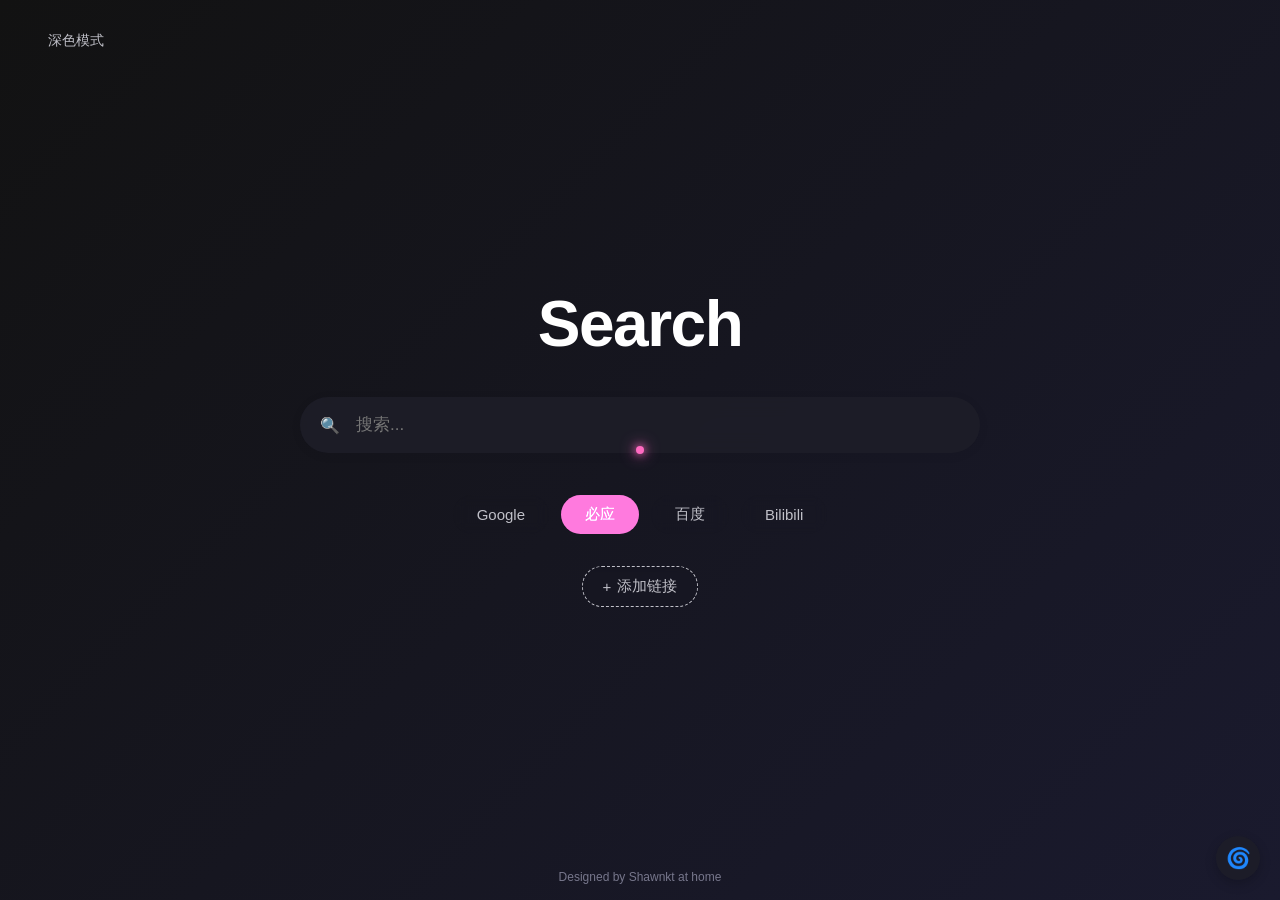
==== index.html @ 6ff093cc "v1" ====
<!DOCTYPE html>
<html lang="zh-CN" data-theme="dark">
<head>
    <meta charset="UTF-8">
    <meta name="viewport" content="width=device-width, initial-scale=1.0">
    <title>Search</title>
    <style>
        * {
            margin: 0;
            padding: 0;
            box-sizing: border-box;
            font-family: -apple-system, BlinkMacSystemFont, "Segoe UI", Roboto, "Helvetica Neue", Arial, sans-serif;
            transition: background 0.35s cubic-bezier(0.4, 0, 0.2, 1),
                        color 0.35s cubic-bezier(0.4, 0, 0.2, 1),
                        box-shadow 0.35s cubic-bezier(0.4, 0, 0.2, 1);
        }

        /* 浅色模式 */
        :root {
            --bg: #f5f5f7;
            --text: #1d1d1f;
            --card: #ffffff;
            --btn: #e8e8ed;
            --btn-text: #86868b;
            --active: #0071e3;
            --gray-text: #86868b;
            --hover-light: rgba(0, 113, 227, 0.15);
        }

        /* 黑色炫彩模式 */
        [data-theme="dark"] {
            --bg: linear-gradient(135deg, #121212, #1a1a2e);
            --text: #ffffff;
            --card: rgba(30, 30, 40, 0.85);
            --btn: rgba(40, 40, 60, 0.6);
            --btn-text: #c0c0c8;
            --active: #ff6ac1;
            --gray-text: #a0a0b8;
            --hover-light: rgba(255, 106, 193, 0.25);
            background: linear-gradient(90deg, #ff6ac1, #7b61ff, #37c3ff, #2affd0);
            background-size: 400% 400%;
            animation: rainbowFlow 8s linear infinite;
        }

        /* 炫彩模式 - 极致升级版 */
        [data-theme="colorful"] {
            /* 主题变量：更鲜艳的霓虹配色 */
            --bg: linear-gradient(135deg, #4a148c, #880e4f, #1a237e);
            --text: #ffffff;
            --card: rgba(74, 20, 140, 0.85);
            --btn: rgba(136, 14, 79, 0.7);
            --btn-text: #ffeb3b;
            --active: #00ffea;
            --gray-text: #f8bbd0;
            --hover-light: rgba(0, 255, 234, 0.35);

            /* 全屏超炫彩虹流光背景 */
            background: linear-gradient(90deg, 
                #ff0080,  /* 玫红 */
                #ff4000,  /* 亮橙 */
                #ffd500,  /* 明黄 */
                #00ff66,  /* 荧光绿 */
                #00e5ff,  /* 青蓝 */
                #7700ff,  /* 紫罗兰 */
                #ff0080   /* 首尾闭环 */
            );
            background-size: 800% 800%;
            /* 更快、更丝滑的无限流动动画 */
            animation: rainbowFlow 4s linear infinite;
            /* 增强霓虹发光效果 */
            box-shadow: inset 0 0 80px rgba(255, 255, 255, 0.2);
        }

        /* ==========================
        ✅ 🎨 炫彩模式涂鸦画布
        =========================== */
        #doodleCanvas {
            position: fixed;
            top: 0;
            left: 0;
            width: 100%;
            height: 100%;
            pointer-events: none;
            z-index: 1;
            display: none;
        }

        [data-theme="colorful"] #doodleCanvas {
            display: block;
            pointer-events: auto;
        }

        /* 涂鸦控制按钮 */
        .doodle-controls {
            position: fixed;
            bottom: 60px;
            right: 20px;
            display: none;
            gap: 10px;
            z-index: 10000;
        }

        [data-theme="colorful"] .doodle-controls {
            display: flex;
        }

        .doodle-btn {
            width: 44px;
            height: 44px;
            border-radius: 50%;
            background: var(--card);
            border: none;
            color: var(--text);
            font-size: 18px;
            cursor: pointer;
            display: flex;
            align-items: center;
            justify-content: center;
            backdrop-filter: blur(10px);
            box-shadow: 0 4px 12px rgba(0,0,0,0.2);
            transition: all 0.2s ease;
        }

        .doodle-btn:hover {
            transform: scale(1.1);
            background: var(--active);
            color: white;
        }

        .doodle-btn.active {
            background: var(--active);
            color: white;
            box-shadow: 0 0 20px var(--active);
        }

        .color-picker-wrapper {
            position: relative;
        }

        #doodleColor {
            width: 44px;
            height: 44px;
            border-radius: 50%;
            border: 2px solid var(--card);
            cursor: pointer;
            padding: 2px;
            background: transparent;
        }

        #doodleColor::-webkit-color-swatch-wrapper {
            padding: 0;
        }

        #doodleColor::-webkit-color-swatch {
            border: none;
            border-radius: 50%;
        }

        /* 背景流动动画 */
        @keyframes rainbowFlow {
            0% { background-position: 0% 50%; }
            50% { background-position: 100% 50%; }
            100% { background-position: 0% 50%; }
        }

        /* ==========================
        ✅ 🔥 全新：暗色系彩色 F1 赛车速度背景
        =========================== */
        [data-theme="f1"] {
            /* 暗色系彩色基底：深黑蓝 + 暗紫 + 暗玫红，竞速感拉满 */
            --bg: linear-gradient(135deg, #070714, #140b2b, #240c21);
            --text: #ffffff;
            --card: rgba(22, 22, 42, 0.9);
            --btn: rgba(32, 22, 52, 0.7);
            --btn-text: #e0e0ff;
            --active: #e10600; /* 保留F1经典红 */
            --gray-text: #b0b0d8;
            --hover-light: rgba(225,6,0,0.25);

            /* 暗彩流光背景 + 速度动画 */
            background: linear-gradient(90deg, #e10600, #7b00ff, #0044ff, #e10600);
            background-size: 600% 600%;
            animation: f1RainbowSpeed 6s linear infinite;
            background-attachment: fixed;
            position: relative;
            overflow: hidden;
        }

        /* 🔥 第一层：超高速彩色横向流光（速度感核心） */
        [data-theme="f1"] body::before {
            content: "";
            position: fixed;
            top: 0; left: 0; right: 0; bottom: 0;
            background: repeating-linear-gradient(
                to right,
                transparent,
                rgba(225,6,0,0.12) 20px,
                rgba(123,0,255,0.1) 40px,
                transparent 60px
            );
            background-size: 100% 100%;
            animation: f1SpeedFlow 1.2s linear infinite;
            pointer-events: none;
            z-index: -1;
        }

        /* 🔥 第二层：斜向彩色冲刺速度线 */
        [data-theme="f1"] body::after {
            content: "";
            position: fixed;
            top: 0; left: 0; right: 0; bottom: 0;
            background: repeating-linear-gradient(
                135deg,
                transparent,
                rgba(0,68,255,0.08) 20px,
                transparent 40px
            );
            background-size: 200% 200%;
            animation: f1DiagFlow 2.5s linear infinite;
            pointer-events: none;
            z-index: -2;
        }

        /* 🔥 第三层：彩色脉冲光效 */
        [data-theme="f1"]::after {
            content: "";
            position: fixed;
            width: 100vw;
            height: 100vh;
            background: radial-gradient(circle, rgba(225,6,0,0.15) 0%, rgba(123,0,255,0.1) 50%, transparent 80%);
            animation: pulse 2s ease-in-out infinite;
            pointer-events: none;
            z-index: -3;
        }

        /* F1 专属暗彩流光动画 */
        @keyframes f1RainbowSpeed {
            0% { background-position: 0% 50%; }
            50% { background-position: 100% 50%; }
            100% { background-position: 0% 50%; }
        }
        @keyframes f1SpeedFlow { 0% { background-position: 0 0; } 100% { background-position: 600px 0; } }
        @keyframes f1DiagFlow { 0% { background-position: 0 0; } 100% { background-position: 200px 200px; } }
        @keyframes pulse { 0% { transform: scale(1); opacity: 0.5; } 50% { transform: scale(1.2); opacity: 1; } 100% { transform: scale(1); opacity: 0.5; } }

        /* 打字轮胎滚动 */
        [data-theme="f1"] #query {
            position: relative;
            background-image: none;
        }
        [data-theme="f1"] #query.typing {
            background-image: url("data:image/svg+xml,%3Csvg width='100' height='10' xmlns='http://www.w3.org/2000/svg'%3E%3Ccircle cx='5' cy='5' r='4' fill='%23e10600'/%3E%3Ccircle cx='18' cy='5' r='4' fill='%23e10600'/%3E%3Ccircle cx='31' cy='5' r='4' fill='%23e10600'/%3E%3C/svg%3E");
            background-repeat: repeat-x;
            background-position: left bottom;
            background-size: 40px 10px;
            animation: tireRoll 0.45s linear infinite;
        }
        @keyframes tireRoll {
            0% { background-position-x: 0px; }
            100% { background-position-x: 40px; }
        }

        /* F1 模式：标题 Search hover 变方格旗 */
        [data-theme="f1"] .title:hover {
            color: transparent;
            cursor: pointer;
        }
        [data-theme="f1"] .title:hover::after {
            content: "🏁";
            position: absolute;
            left: 50%;
            top: 50%;
            transform: translate(-50%, -50%);
            font-size: 64px;
            color: var(--active);
        }

        /* ==========================
        ✅ 🏎️ F1 搜索按钮 hover 变赛车
        =========================== */
        [data-theme="f1"] .search-btn:hover span { 
            display: none; 
        }
        [data-theme="f1"] .search-btn:hover::after {
            content: "🏎️";
            position: absolute;
            font-size: 20px;
            animation: carBounce 0.4s infinite alternate;
        }
        @keyframes carBounce {
            from { transform: translateY(-1px); }
            to   { transform: translateY(1px); }
        }

        /* F1 引擎按钮：方形 */
        [data-theme="f1"] .engine {
            border-radius: 5px !important;
            font-weight: bold;
            letter-spacing: 1px;
            border: 1px solid rgba(255,255,255,0.1);
            padding: 10px 22px;
        }
        [data-theme="f1"] .engine.active {
            background: #e10600;
            color: #fff;
            box-shadow: 0 0 14px rgba(225,6,0,0.5);
        }

        /* ✅ F1 模式 hover 高亮：长方形 */
        [data-theme="f1"] .bubble-highlight {
            border-radius: 5px !important;
        }

        body {
            min-height: 100vh;
            display: flex;
            flex-direction: column;
            align-items: center;
            justify-content: center;
            background: var(--bg);
            color: var(--text);
            padding: 20px;
            position: relative;
            overflow-x: hidden;
        }

        /* 主题切换 */
        #themeToggle {
            position: absolute;
            top: 24px;
            left: 32px;
            background: transparent;
            color: var(--btn-text);
            border: none;
            padding: 8px 16px;
            border-radius: 16px;
            font-size: 14px;
            cursor: pointer;
            z-index: 100;
        }
        #themeToggle:hover {
            background: var(--hover-light);
            color: var(--active);
        }

        /* F1TI入口样式 - 默认隐藏 */
        #f1tiEntry {
            position: absolute;
            top: 24px;
            right: 32px;
            background: transparent;
            color: var(--btn-text);
            border: none;
            padding: 8px 16px;
            border-radius: 16px;
            font-size: 14px;
            cursor: pointer;
            display: none; /* 默认隐藏 */
            text-decoration: none;
            font-weight: 500;
            z-index: 100;
        }

        /* F1模式下显示F1TI入口 */
        [data-theme="f1"] #f1tiEntry {
            display: block;
        }

        /* F1模式下F1TI入口hover效果 */
        [data-theme="f1"] #f1tiEntry:hover {
            background: var(--hover-light);
            color: var(--active);
            box-shadow: 0 0 10px rgba(225,6,0,0.4);
            transform: scale(1.05);
            transition: all 0.2s ease;
        }

        .wrapper {
            width: 100%;
            max-width: 680px;
            display: flex;
            flex-direction: column;
            gap: 36px;
            align-items: center;
            position: relative;
            z-index: 10;
        }

        .title {
            font-size: 64px;
            font-weight: 700;
            letter-spacing: -1.5px;
            color: var(--text);
            position: relative;
            cursor: default;
        }

        /* 搜索框容器 */
        .search-bar {
            width: 100%;
            position: relative;
            display: flex;
            align-items: center;
            transition: transform 0.18s cubic-bezier(0.25, 0.46, 0.45, 0.94);
        }

        /* 左侧扁平化搜索按钮 */
        .search-btn {
            position: absolute;
            left: 12px;
            width: 36px;
            height: 36px;
            border-radius: 50%;
            border: none;
            background: transparent;
            color: var(--active);
            font-size: 16px;
            cursor: pointer;
            display: flex;
            align-items: center;
            justify-content: center;
            transition: all 0.2s ease;
            z-index: 2;
        }
        .search-btn:hover {
            background: var(--hover-light);
            transform: scale(1.08);
            filter: brightness(1.3);
        }

        /* 右侧清除按钮 */
        .clear-btn {
            position: absolute;
            right: 12px;
            width: 36px;
            height: 36px;
            border-radius: 50%;
            border: none;
            background: transparent;
            color: var(--btn-text);
            font-size: 16px;
            cursor: pointer;
            display: flex;
            align-items: center;
            justify-content: center;
            transition: all 0.2s cubic-bezier(0.25, 0.46, 0.45, 0.94);
            z-index: 2;
            opacity: 0;
            pointer-events: none;
            overflow: hidden;
            line-height: 1;
        }
        .clear-btn.show {
            opacity: 1;
            pointer-events: all;
        }
        .clear-btn:hover {
            background: var(--hover-light);
            transform: scale(1.08);
            color: var(--active);
            filter: brightness(1.3);
            box-shadow: 0 0 12px rgba(255, 106, 193, 0.2);
        }

        /* 主输入框 */
        #query {
            width: 100%;
            height: 56px;
            padding: 0 56px;
            font-size: 17px;
            border: none;
            border-radius: 28px;
            background: var(--card);
            color: var(--text);
            box-shadow: 0 2px 12px rgba(0, 0, 0, 0.05);
            outline: none;
            transition: transform 0.18s cubic-bezier(0.25, 0.46, 0.45, 0.94);
            backdrop-filter: blur(10px);
        }

        #query::-webkit-search-cancel-button {
            -webkit-appearance: none;
            appearance: none;
            display: none;
        }
        #query::-webkit-search-decoration {
            -webkit-appearance: none;
            appearance: none;
        }

        /* ==========================
        ✅ 🔗 引擎和自定义链接容器
        =========================== */
        .engines-section {
            width: 100%;
            display: flex;
            flex-direction: column;
            gap: 20px;
        }

        /* 搜索引擎容器 */
        .engines {
            position: relative;
            display: flex;
            flex-wrap: wrap;
            gap: 12px;
            justify-content: center;
            padding: 6px;
        }

        /* 自定义链接容器 */
        .custom-links {
            position: relative;
            display: flex;
            flex-wrap: wrap;
            gap: 12px;
            justify-content: center;
            padding: 6px;
            min-height: 50px;
        }

        .bubble-highlight {
            position: absolute;
            top: 50%;
            left: 0;
            transform: translateY(-50%);
            width: 0;
            height: 45px;
            background: var(--hover-light);
            border-radius: 25px;
            transition: all 0.4s cubic-bezier(0.4, 0, 0.2, 1);
            pointer-events: none;
            opacity: 0;
            z-index: 0;
            backdrop-filter: blur(3px);
        }

        /* 引擎按钮样式 */
        .engine {
            padding: 10px 24px;
            font-size: 15px;
            font-weight: 500;
            border: none;
            border-radius: 20px;
            background: transparent;
            color: var(--btn-text);
            cursor: pointer;
            transition: all 0.25s ease;
            position: relative;
            z-index: 1;
            backdrop-filter: blur(3px);
        }

        .engine.active {
            background: var(--active);
            color: #fff;
            filter: brightness(1.15);
        }

        .engine:hover {
            color: var(--active);
        }

        /* 自定义链接按钮样式 */
        .custom-link-btn {
            padding: 10px 24px;
            font-size: 15px;
            font-weight: 500;
            border: none;
            border-radius: 20px;
            background: transparent;
            color: var(--btn-text);
            cursor: pointer;
            transition: all 0.25s ease;
            position: relative;
            z-index: 1;
            backdrop-filter: blur(3px);
            display: flex;
            align-items: center;
            gap: 8px;
        }

        .custom-link-btn:hover {
            color: var(--active);
        }

        /* 删除按钮动画 */
        .delete-link {
            opacity: 0;
            font-size: 14px;
            font-weight: bold;
            transition: all 0.3s cubic-bezier(0.4, 0, 0.2, 1);
            color: var(--btn-text);
            display: inline-block;
            transform: scale(0);
            cursor: pointer;
            padding: 2px 4px;
            border-radius: 50%;
        }

        .custom-link-btn:hover .delete-link {
            opacity: 1;
            transform: scale(1) rotate(90deg);
        }

        .delete-link:hover {
            color: #ff4444;
            background: rgba(255, 68, 68, 0.1);
            transform: scale(1.2) rotate(90deg) !important;
        }

        /* 添加链接按钮 */
        .add-link-btn {
            padding: 10px 20px;
            font-size: 15px;
            font-weight: 500;
            border: 1px dashed var(--btn-text);
            border-radius: 20px;
            background: transparent;
            color: var(--btn-text);
            cursor: pointer;
            transition: all 0.25s ease;
            position: relative;
            z-index: 1;
            backdrop-filter: blur(3px);
            display: flex;
            align-items: center;
            gap: 6px;
        }

        .add-link-btn:hover {
            border-color: var(--active);
            color: var(--active);
            background: var(--hover-light);
            transform: scale(1.05);
        }

        /* 添加链接模态框 */
        .link-modal {
            position: fixed;
            top: 0;
            left: 0;
            width: 100%;
            height: 100%;
            background: rgba(0,0,0,0.5);
            display: none;
            align-items: center;
            justify-content: center;
            z-index: 100000;
            backdrop-filter: blur(3px);
        }

        .link-modal.show {
            display: flex;
        }

        .modal-content {
            background: var(--card);
            padding: 30px;
            border-radius: 20px;
            width: 90%;
            max-width: 400px;
            box-shadow: 0 20px 60px rgba(0,0,0,0.3);
            backdrop-filter: blur(20px);
            animation: modalSlideIn 0.3s cubic-bezier(0.4, 0, 0.2, 1);
        }

        @keyframes modalSlideIn {
            from {
                opacity: 0;
                transform: translateY(-20px) scale(0.95);
            }
            to {
                opacity: 1;
                transform: translateY(0) scale(1);
            }
        }

        .modal-content h3 {
            margin-bottom: 20px;
            color: var(--text);
        }

        .modal-input {
            width: 100%;
            padding: 12px 16px;
            margin-bottom: 16px;
            border: 1px solid var(--btn);
            border-radius: 12px;
            background: var(--bg);
            color: var(--text);
            font-size: 14px;
            outline: none;
            transition: border-color 0.2s ease;
        }

        .modal-input:focus {
            border-color: var(--active);
        }

        .modal-buttons {
            display: flex;
            gap: 12px;
            justify-content: flex-end;
        }

        .modal-btn {
            padding: 10px 20px;
            border: none;
            border-radius: 12px;
            background: var(--btn);
            color: var(--btn-text);
            cursor: pointer;
            font-size: 14px;
            transition: all 0.2s ease;
        }

        .modal-btn.primary {
            background: var(--active);
            color: white;
        }

        .modal-btn:hover {
            filter: brightness(1.2);
            transform: translateY(-1px);
        }

        /* 底部署名 */
        .designer {
            position: fixed;
            bottom: 16px;
            left: 50%;
            transform: translateX(-50%);
            font-size: 12px;
            color: var(--gray-text);
            font-weight: 400;
            opacity: 0.7;
            z-index: 10;
        }

        /* 动效类 */
        .input-jump {
            transform: scale(1.025) !important;
        }
        .input-back {
            transform: scale(0.98) !important;
        }

        /* 链接删除动画 */
        .link-removing {
            animation: linkRemove 0.3s cubic-bezier(0.4, 0, 0.2, 1) forwards !important;
            pointer-events: none;
        }

        @keyframes linkRemove {
            0% {
                opacity: 1;
                transform: scale(1);
            }
            50% {
                opacity: 0.5;
                transform: scale(0.9);
            }
            100% {
                opacity: 0;
                transform: scale(0);
                margin: 0;
                padding: 0;
                width: 0;
            }
        }

        /* 链接添加动画 */
        .link-added {
            animation: linkAdd 0.4s cubic-bezier(0.4, 0, 0.2, 1);
        }

        @keyframes linkAdd {
            0% {
                opacity: 0;
                transform: scale(0) rotate(-10deg);
            }
            50% {
                transform: scale(1.1) rotate(2deg);
            }
            100% {
                opacity: 1;
                transform: scale(1) rotate(0);
            }
        }

        /* 🔥 顶部弹窗容器：支持叠加显示 */
        .f1-modal {
            position: fixed;
            top: 20px;
            left: 0;
            width: 100%;
            pointer-events: none;
            z-index: 9999;
            display: flex;
            flex-direction: column;
            align-items: center;
            gap: 8px; /* 弹窗之间的间距 */
        }
        /* 单个叠加弹窗样式 */
        .f1-toast {
            padding: 12px 28px;
            background: #e10600;
            color: #fff;
            font-size: 18px;
            font-weight: 800;
            border-radius: 10px;
            text-align: center;
            opacity: 0;
            transform: translateY(-30px);
            transition: all 0.4s cubic-bezier(0.25, 0.46, 0.45, 0.94);
            box-shadow: 0 5px 20px rgba(225,6,0,0.4);
            min-width: 280px;
        }
        .f1-toast.show {
            opacity: 1;
            transform: translateY(0);
        }

        /* ==========================
        ✅ 🌟 鼠标跟随光点 + 拖尾效果（全局适配主题）
        =========================== */
        .mouse-follower {
            position: fixed;
            width: 8px;
            height: 8px;
            background: var(--active);
            border-radius: 50%;
            pointer-events: none;
            z-index: 99999;
            box-shadow: 0 0 8px var(--active), 0 0 16px var(--active);
            transform: translate(-50%, -50%);
        }
        .trail {
            position: fixed;
            border-radius: 50%;
            background: var(--active);
            pointer-events: none;
            z-index: 99998;
            transform: translate(-50%, -50%);
        }
        /* 拖尾层级：大小/透明度/延迟递增，实现渐变拖尾 */
        .trail:nth-child(1) { width: 6px; height: 6px; opacity: 0.7; }
        .trail:nth-child(2) { width: 4px; height: 4px; opacity: 0.4; }
        .trail:nth-child(3) { width: 2px; height: 2px; opacity: 0.2; }

        @media (max-width: 768px) {
            .title {
                font-size: 48px;
            }
            #query {
                height: 50px;
                font-size: 16px;
            }
            #f1tiEntry {
                top: 70px;
                right: 16px;
                padding: 6px 12px;
                font-size: 12px;
            }
            #themeToggle {
                top: 70px;
                left: 16px;
                padding: 6px 12px;
                font-size: 12px;
            }
            /* 移动端隐藏鼠标光点 */
            .mouse-follower, .trail {
                display: none;
            }
            .doodle-controls {
                bottom: 80px;
            }
        }
    </style>
</head>
<body>
    <!-- 🎨 涂鸦画布 -->
    <canvas id="doodleCanvas"></canvas>

    <!-- 🎨 涂鸦控制按钮 -->
    <div class="doodle-controls">
        <button class="doodle-btn" id="toggleDoodle" title="启用/停用涂鸦">✏️</button>
        <button class="doodle-btn" id="clearDoodle" title="清除涂鸦">🗑️</button>
        <div class="color-picker-wrapper">
            <input type="color" id="doodleColor" value="#00ffea" title="选择颜色">
        </div>
        <input type="range" id="doodleSize" min="1" max="20" value="4" title="画笔大小" style="width: 100px;">
    </div>

    <button id="themeToggle">深色模式</button>
    <!-- F1TI入口按钮 -->
    <button id="f1tiEntry">F1TI</button>

    <!-- 🌟 鼠标跟随光点元素 -->
    <div class="mouse-follower"></div>
    <div class="trail"></div>
    <div class="trail"></div>
    <div class="trail"></div>

    <!-- 添加链接模态框 -->
    <div class="link-modal" id="linkModal">
        <div class="modal-content">
            <h3>添加自定义链接</h3>
            <input type="text" class="modal-input" id="linkName" placeholder="链接名称" autocomplete="off">
            <input type="text" class="modal-input" id="linkUrl" placeholder="链接地址 (https://...)" autocomplete="off">
            <div class="modal-buttons">
                <button class="modal-btn" id="cancelLink">取消</button>
                <button class="modal-btn primary" id="saveLink">保存</button>
            </div>
        </div>
    </div>

    <div class="wrapper">
        <div class="title" id="f1Title">Search</div>
        
        <div class="search-bar" id="searchContainer">
            <button class="search-btn" id="searchBtn"><span>🔍</span></button>
            <input type="search" id="query" placeholder="搜索..." autocomplete="off">
            <button class="clear-btn" id="clearBtn">✕</button>
        </div>

        <div class="engines-section">
            <!-- 搜索引擎 -->
            <div class="engines" id="enginesContainer">
                <div class="bubble-highlight" id="engineBubble"></div>
                <button class="engine" data-url="https://www.google.com/search?q=">Google</button>
                <button class="engine active" data-url="https://cn.bing.com/search?q=">必应</button>
                <button class="engine" data-url="https://www.baidu.com/s?wd=">百度</button>
                <button class="engine" data-url="https://search.bilibili.com/all?keyword=">Bilibili</button>
            </div>

            <!-- 自定义链接区域 -->
            <div class="custom-links" id="customLinksContainer">
                <div class="bubble-highlight" id="linkBubble"></div>
                <button class="add-link-btn" id="addLinkBtn">
                    <span>+</span> 添加链接
                </button>
            </div>
        </div>
    </div>

   <style>
    .designer {
        cursor: pointer;
        transition: opacity 0.3s ease;
        display: inline-block;
    }
    
    .designer:hover {
        opacity: 0.7;
    }
</style>

<div id="designerLine" class="designer">
    Designed by Shawnkt at home
</div>

<script>
    const el = document.getElementById('designerLine');
    
    el.addEventListener('click', function() {
        // 淡出
        el.style.opacity = '0';
        
        setTimeout(() => {
            // 切换文字
            if (el.textContent === 'Designed by Shawnkt at home') {
                el.textContent = 'Released on 2026.04.15';
            } else {
                el.textContent = 'Designed by Shawnkt at home';
            }
            // 淡入
            el.style.opacity = '1';
        }, 150);
    });
</script>

    <!-- 顶部叠加弹窗容器 -->
    <div class="f1-modal" id="f1Modal"></div>

    <script>
        // ==========================
        // 四模式切换
        // ==========================
        const toggle = document.getElementById('themeToggle');
        toggle.addEventListener('click', () => {
            const current = document.documentElement.getAttribute('data-theme');
            if (current === 'dark') {
                document.documentElement.setAttribute('data-theme', 'light');
                toggle.textContent = '浅色模式';
            } else if (current === 'light') {
                document.documentElement.setAttribute('data-theme', 'colorful');
                toggle.textContent = '涂鸦模式';
            } else if (current === 'colorful') {
                document.documentElement.setAttribute('data-theme', 'f1');
                toggle.textContent = 'F1模式';
            } else {
                document.documentElement.setAttribute('data-theme', 'dark');
                toggle.textContent = '深色模式';
            }
        });

        // ==========================
        // 🎨 炫彩模式涂鸦功能
        // ==========================
        const canvas = document.getElementById('doodleCanvas');
        const ctx = canvas.getContext('2d');
        let isDoodleEnabled = true;
        let isDrawing = false;
        let lastX = 0, lastY = 0;
        let doodleColor = '#00ffea';
        let doodleSize = 4;

        // 调整画布大小
        function resizeCanvas() {
            canvas.width = window.innerWidth;
            canvas.height = window.innerHeight;
        }
        resizeCanvas();
        window.addEventListener('resize', resizeCanvas);

        // 涂鸦控制
        const toggleDoodleBtn = document.getElementById('toggleDoodle');
        const clearDoodleBtn = document.getElementById('clearDoodle');
        const colorPicker = document.getElementById('doodleColor');
        const sizeSlider = document.getElementById('doodleSize');

        toggleDoodleBtn.addEventListener('click', () => {
            isDoodleEnabled = !isDoodleEnabled;
            toggleDoodleBtn.classList.toggle('active', isDoodleEnabled);
            canvas.style.pointerEvents = isDoodleEnabled ? 'auto' : 'none';
        });

        clearDoodleBtn.addEventListener('click', () => {
            ctx.clearRect(0, 0, canvas.width, canvas.height);
        });

        colorPicker.addEventListener('input', (e) => {
            doodleColor = e.target.value;
        });

        sizeSlider.addEventListener('input', (e) => {
            doodleSize = e.target.value;
        });

        // 绘画功能
        function startDrawing(e) {
            if (!isDoodleEnabled) return;
            isDrawing = true;
            const pos = getCanvasCoordinates(e);
            lastX = pos.x;
            lastY = pos.y;
        }

        function draw(e) {
            if (!isDrawing || !isDoodleEnabled) return;
            e.preventDefault();
            
            const pos = getCanvasCoordinates(e);
            
            ctx.beginPath();
            ctx.moveTo(lastX, lastY);
            ctx.lineTo(pos.x, pos.y);
            ctx.strokeStyle = doodleColor;
            ctx.lineWidth = doodleSize;
            ctx.lineCap = 'round';
            ctx.lineJoin = 'round';
            ctx.stroke();
            
            // 添加发光效果
            ctx.shadowColor = doodleColor;
            ctx.shadowBlur = 15;
            
            lastX = pos.x;
            lastY = pos.y;
        }

        function stopDrawing() {
            isDrawing = false;
            ctx.shadowBlur = 0;
        }

        function getCanvasCoordinates(e) {
            const rect = canvas.getBoundingClientRect();
            let x, y;
            
            if (e.touches) {
                x = e.touches[0].clientX - rect.left;
                y = e.touches[0].clientY - rect.top;
            } else {
                x = e.clientX - rect.left;
                y = e.clientY - rect.top;
            }
            
            return { x, y };
        }

        // 事件监听
        canvas.addEventListener('mousedown', startDrawing);
        canvas.addEventListener('mousemove', draw);
        canvas.addEventListener('mouseup', stopDrawing);
        canvas.addEventListener('mouseout', stopDrawing);
        
        canvas.addEventListener('touchstart', startDrawing);
        canvas.addEventListener('touchmove', draw);
        canvas.addEventListener('touchend', stopDrawing);

        // 防止触摸滚动
        canvas.addEventListener('touchmove', (e) => {
            if (isDrawing) e.preventDefault();
        }, { passive: false });

        // ==========================
        // F1TI入口跳转功能
        // ==========================
        const f1tiEntry = document.getElementById('f1tiEntry');
        f1tiEntry.addEventListener('click', () => {
            window.open('https://zhijinlab.com/f1ti/', '_blank');
        });

        // ==========================
        // 搜索核心
        // ==========================
        const input = document.getElementById('query');
        const searchBtn = document.getElementById('searchBtn');
        const clearBtn = document.getElementById('clearBtn');
        const searchContainer = document.getElementById('searchContainer');
        
        // 引擎按钮
        const engineBtns = document.querySelectorAll('.engine');
        const engineBubble = document.getElementById('engineBubble');
        const linkBubble = document.getElementById('linkBubble');
        
        let currentSearchEngine = document.querySelector('.engine.active')?.dataset.url || 'https://cn.bing.com/search?q=';

        // ==========================
        // ✅ 🔗 自定义链接功能（修复版）
        // ==========================
        const customLinksContainer = document.getElementById('customLinksContainer');
        const addLinkBtn = document.getElementById('addLinkBtn');
        const linkModal = document.getElementById('linkModal');
        const cancelLink = document.getElementById('cancelLink');
        const saveLink = document.getElementById('saveLink');
        const linkNameInput = document.getElementById('linkName');
        const linkUrlInput = document.getElementById('linkUrl');

        // 从localStorage加载自定义链接
        let customLinks = JSON.parse(localStorage.getItem('customLinks') || '[]');

        // 渲染自定义链接
        function renderCustomLinks() {
            // 清空容器，保留添加按钮和泡泡
            const addBtn = document.getElementById('addLinkBtn');
            const bubble = document.getElementById('linkBubble');
            customLinksContainer.innerHTML = '';
            customLinksContainer.appendChild(bubble);
            
            // 添加自定义链接按钮
            customLinks.forEach((link, index) => {
                const linkBtn = document.createElement('button');
                linkBtn.className = 'custom-link-btn link-added';
                linkBtn.dataset.url = link.url;
                linkBtn.dataset.index = index;
                linkBtn.innerHTML = `
                    ${link.name}
                    <span class="delete-link" data-index="${index}">✕</span>
                `;
                customLinksContainer.appendChild(linkBtn);
                
                // 移除添加动画类
                setTimeout(() => {
                    linkBtn.classList.remove('link-added');
                }, 400);
            });
            
            customLinksContainer.appendChild(addBtn);
            
            // 重新绑定事件
            bindCustomLinkEvents();
        }

        // 绑定自定义链接事件
        function bindCustomLinkEvents() {
            const linkBtns = document.querySelectorAll('.custom-link-btn');
            const bubble = document.getElementById('linkBubble');
            
            linkBtns.forEach(btn => {
                // 泡泡动画
                btn.addEventListener('mouseenter', () => {
                    const rect = btn.getBoundingClientRect();
                    const parentRect = customLinksContainer.getBoundingClientRect();
                    
                    bubble.style.left = `${rect.left - parentRect.left}px`;
                    bubble.style.width = `${rect.width}px`;
                    bubble.style.opacity = '1';
                });

                btn.addEventListener('mouseleave', () => {
                    bubble.style.opacity = '0';
                    bubble.style.width = '0';
                });

                // 点击链接 - 直接跳转到链接地址，不使用搜索引擎
                btn.addEventListener('click', (e) => {
                    // 如果点击的是删除按钮
                    if (e.target.classList.contains('delete-link')) {
                        e.stopPropagation();
                        const index = parseInt(e.target.dataset.index);
                        const linkBtn = e.target.closest('.custom-link-btn');
                        
                        // 添加删除动画
                        linkBtn.classList.add('link-removing');
                        
                        // 延迟删除
                        setTimeout(() => {
                            customLinks.splice(index, 1);
                            localStorage.setItem('customLinks', JSON.stringify(customLinks));
                            renderCustomLinks();
                        }, 250);
                        
                        return;
                    }
                    
                    // 直接打开链接，不经过搜索引擎
                    const url = btn.dataset.url;
                    if (url) {
                        window.open(url, '_blank');
                    }
                });
            });
        }

        // 显示模态框
        addLinkBtn.addEventListener('click', () => {
            linkModal.classList.add('show');
            linkNameInput.value = '';
            linkUrlInput.value = '';
            linkNameInput.focus();
        });

        // 关闭模态框
        cancelLink.addEventListener('click', () => {
            linkModal.classList.remove('show');
        });

        linkModal.addEventListener('click', (e) => {
            if (e.target === linkModal) {
                linkModal.classList.remove('show');
            }
        });

        // 保存链接
        saveLink.addEventListener('click', () => {
            const name = linkNameInput.value.trim();
            let url = linkUrlInput.value.trim();
            
            if (!name || !url) {
                alert('请填写完整信息');
                return;
            }
            
            // 自动添加 https://
            if (!url.startsWith('http://') && !url.startsWith('https://')) {
                url = 'https://' + url;
            }
            
            customLinks.push({ name, url });
            localStorage.setItem('customLinks', JSON.stringify(customLinks));
            renderCustomLinks();
            linkModal.classList.remove('show');
        });

        // 键盘保存
        linkUrlInput.addEventListener('keydown', (e) => {
            if (e.key === 'Enter') {
                saveLink.click();
            }
        });

        // ESC关闭模态框
        document.addEventListener('keydown', (e) => {
            if (e.key === 'Escape' && linkModal.classList.contains('show')) {
                linkModal.classList.remove('show');
            }
        });

        // 初始化自定义链接
        renderCustomLinks();

        // 引擎按钮泡泡动画和选择
        function bindEngineEvents() {
            const btns = document.querySelectorAll('.engine');
            btns.forEach(btn => {
                btn.addEventListener('mouseenter', () => {
                    const rect = btn.getBoundingClientRect();
                    const parentRect = btn.parentElement.getBoundingClientRect();
                    
                    engineBubble.style.left = `${rect.left - parentRect.left}px`;
                    engineBubble.style.width = `${rect.width}px`;
                    engineBubble.style.opacity = '1';
                });

                btn.addEventListener('mouseleave', () => {
                    engineBubble.style.opacity = '0';
                    engineBubble.style.width = '0';
                });

                btn.addEventListener('click', () => {
                    document.querySelectorAll('.engine').forEach(b => b.classList.remove('active'));
                    btn.classList.add('active');
                    currentSearchEngine = btn.dataset.url;
                });
            });
        }
        bindEngineEvents();

        // F1 标题 + 叠加弹窗
        const f1Title = document.getElementById('f1Title');
        const f1Modal = document.getElementById('f1Modal');

        // F1模式随机语句列表
        const f1Quotes = [
            "Must be the water",
            "I'm stupid",
            "Simply Lovely",
            "Daaaaaaaad~",
            "Pole Position? !",
            "Hamilton or Verstappen ?",
            "Change Your Fxxking Car",
            "Maxieeee~",
            "Smooth Operatorrrr~",
            "Blimey~",
            "Copy understood~",
            "Zilly boys",
            "Is there a leakage?",
            "Oscar",
            "It's Friday then~"
        ];

        // 连续点击 → 弹窗叠加显示
        f1Title.addEventListener('click', () => {
            if (document.documentElement.getAttribute('data-theme') !== 'f1') return;
            
            const randomText = f1Quotes[Math.floor(Math.random() * f1Quotes.length)];
            const toast = document.createElement('div');
            toast.className = 'f1-toast';
            toast.innerText = randomText;
            
            f1Modal.appendChild(toast);
            setTimeout(() => toast.classList.add('show'), 10);
            setTimeout(() => {
                toast.classList.remove('show');
                setTimeout(() => toast.remove(), 400);
            }, 3000);
        });

        // 清除按钮显示/隐藏 + F1轮胎动画
        input.addEventListener('input', () => {
            clearBtn.classList.toggle('show', input.value.trim() !== '');
            
            if(document.documentElement.getAttribute('data-theme') === 'f1') {
                input.classList.add('typing');
                setTimeout(() => input.classList.remove('typing'), 600);
            }

            searchContainer.classList.add('input-jump');
            setTimeout(() => searchContainer.classList.remove('input-jump'), 170);
        });

        // 清除内容
        clearBtn.addEventListener('click', () => {
            input.value = '';
            clearBtn.classList.remove('show');
            input.focus();
        });

        // 搜索执行（仅使用搜索引擎）
        function doSearch() {
            const val = input.value.trim();
            if (val) {
                window.open(currentSearchEngine + encodeURIComponent(val), '_blank');
            }
        }
        searchBtn.addEventListener('click', doSearch);

        // 键盘事件
        input.addEventListener('keydown', e => {
            if (e.key === 'Enter') { 
                doSearch(); 
                return; 
            }
            if (e.key !== 'Backspace') {
                searchContainer.classList.add('input-jump');
                setTimeout(() => searchContainer.classList.remove('input-jump'), 170);
            }
            if (e.key === 'Backspace') {
                searchContainer.classList.add('input-back');
                setTimeout(() => searchContainer.classList.remove('input-back'), 140);
            }
        });

        // ==========================
        // ✅ 🌟 鼠标跟随光点 + 拖尾平滑动画
        // ==========================
        const follower = document.querySelector('.mouse-follower');
        const trails = document.querySelectorAll('.trail');
        let mouseX = window.innerWidth / 2, mouseY = window.innerHeight / 2;
        let followerX = mouseX, followerY = mouseY;
        let trailPoints = Array(trails.length).fill({x: mouseX, y: mouseY});

        document.addEventListener('mousemove', (e) => {
            mouseX = e.clientX;
            mouseY = e.clientY;
        });

        function animateFollower() {
            followerX += (mouseX - followerX) * 0.2;
            followerY += (mouseY - followerY) * 0.2;
            follower.style.left = `${followerX}px`;
            follower.style.top = `${followerY}px`;

            trailPoints[0] = {x: followerX, y: followerY};
            for (let i = 1; i < trails.length; i++) {
                trailPoints[i].x += (trailPoints[i-1].x - trailPoints[i].x) * 0.15;
                trailPoints[i].y += (trailPoints[i-1].y - trailPoints[i].y) * 0.15;
            }

            trails.forEach((trail, i) => {
                trail.style.left = `${trailPoints[i].x}px`;
                trail.style.top = `${trailPoints[i].y}px`;
            });

            requestAnimationFrame(animateFollower);
        }
        animateFollower();
	
// ==========================
// ✅ 记忆上次使用的主题模式
// ==========================
(function initThemeMemory() {
    const savedTheme = localStorage.getItem('appTheme');
    const themeToggle = document.getElementById('themeToggle');
    
    // 如果有保存的主题，应用它
    if (savedTheme) {
        document.documentElement.setAttribute('data-theme', savedTheme);
        
        // 更新按钮文字
        const themeTexts = {
            'dark': '深色模式',
            'light': '浅色模式',
            'colorful': '涂鸦模式',
            'f1': 'F1模式'
        };
        themeToggle.textContent = themeTexts[savedTheme] || '深色模式';
    }
    
    // 监听主题切换，保存到 localStorage
    const observer = new MutationObserver((mutations) => {
        mutations.forEach((mutation) => {
            if (mutation.type === 'attributes' && mutation.attributeName === 'data-theme') {
                const currentTheme = document.documentElement.getAttribute('data-theme');
                localStorage.setItem('appTheme', currentTheme);
            }
        });
    });
    
    observer.observe(document.documentElement, { attributes: true });
})();
	
	// ==========================
// ✅ 删除标签确认功能
// ==========================
(function initDeleteConfirmation() {
    // 保存原始的 bindCustomLinkEvents 函数
    const originalBindEvents = bindCustomLinkEvents;
    
    // 重写 bindCustomLinkEvents 函数，添加确认功能
    bindCustomLinkEvents = function() {
        const linkBtns = document.querySelectorAll('.custom-link-btn');
        const bubble = document.getElementById('linkBubble');
        
        linkBtns.forEach(btn => {
            // 泡泡动画
            btn.addEventListener('mouseenter', () => {
                const rect = btn.getBoundingClientRect();
                const parentRect = customLinksContainer.getBoundingClientRect();
                
                bubble.style.left = `${rect.left - parentRect.left}px`;
                bubble.style.width = `${rect.width}px`;
                bubble.style.opacity = '1';
            });

            btn.addEventListener('mouseleave', () => {
                bubble.style.opacity = '0';
                bubble.style.width = '0';
            });

            // 点击链接 - 直接跳转到链接地址
            btn.addEventListener('click', (e) => {
                // 如果点击的是删除按钮
                if (e.target.classList.contains('delete-link')) {
                    e.stopPropagation();
                    const index = parseInt(e.target.dataset.index);
                    const linkBtn = e.target.closest('.custom-link-btn');
                    const linkName = linkBtn.childNodes[0].textContent.trim();
                    
                    // 创建自定义确认弹窗
                    showDeleteConfirm(linkName, () => {
                        // 确认删除
                        linkBtn.classList.add('link-removing');
                        
                        setTimeout(() => {
                            customLinks.splice(index, 1);
                            localStorage.setItem('customLinks', JSON.stringify(customLinks));
                            renderCustomLinks();
                        }, 250);
                    });
                    
                    return;
                }
                
                // 直接打开链接
                const url = btn.dataset.url;
                if (url) {
                    window.open(url, '_blank');
                }
            });
        });
    };
    
    // 创建自定义确认弹窗
    function showDeleteConfirm(linkName, onConfirm) {
        // 创建遮罩层
        const overlay = document.createElement('div');
        overlay.style.cssText = `
            position: fixed;
            top: 0;
            left: 0;
            width: 100%;
            height: 100%;
            background: rgba(0, 0, 0, 0.5);
            display: flex;
            align-items: center;
            justify-content: center;
            z-index: 100001;
            backdrop-filter: blur(3px);
            animation: fadeIn 0.2s ease;
        `;
        
        // 创建确认框
        const confirmBox = document.createElement('div');
        confirmBox.style.cssText = `
            background: var(--card, #ffffff);
            padding: 25px 30px;
            border-radius: 16px;
            box-shadow: 0 20px 60px rgba(0, 0, 0, 0.3);
            max-width: 400px;
            width: 90%;
            text-align: center;
            backdrop-filter: blur(20px);
            animation: slideDown 0.3s cubic-bezier(0.4, 0, 0.2, 1);
        `;
        
        confirmBox.innerHTML = `
            <h3 style="margin-bottom: 16px; color: var(--text, #1d1d1f); font-size: 18px;">
                确认删除
            </h3>
            <p style="margin-bottom: 24px; color: var(--gray-text, #86868b); line-height: 1.5;">
                确定要删除链接 <strong style="color: var(--active, #0071e3);">"${linkName}"</strong> 吗？
            </p>
            <div style="display: flex; gap: 12px; justify-content: center;">
                <button class="confirm-cancel" style="
                    padding: 10px 24px;
                    border: none;
                    border-radius: 10px;
                    background: var(--btn, #e8e8ed);
                    color: var(--btn-text, #86868b);
                    cursor: pointer;
                    font-size: 14px;
                    transition: all 0.2s ease;
                ">取消</button>
                <button class="confirm-delete" style="
                    padding: 10px 24px;
                    border: none;
                    border-radius: 10px;
                    background: #ff4444;
                    color: white;
                    cursor: pointer;
                    font-size: 14px;
                    transition: all 0.2s ease;
                ">删除</button>
            </div>
        `;
        
        overlay.appendChild(confirmBox);
        document.body.appendChild(overlay);
        
        // 添加动画样式
        const style = document.createElement('style');
        style.textContent = `
            @keyframes fadeIn {
                from { opacity: 0; }
                to { opacity: 1; }
            }
            @keyframes slideDown {
                from {
                    opacity: 0;
                    transform: translateY(-20px) scale(0.95);
                }
                to {
                    opacity: 1;
                    transform: translateY(0) scale(1);
                }
            }
        `;
        document.head.appendChild(style);
        
        // 绑定按钮事件
        const cancelBtn = confirmBox.querySelector('.confirm-cancel');
        const deleteBtn = confirmBox.querySelector('.confirm-delete');
        
        const closeModal = () => {
            overlay.style.opacity = '0';
            setTimeout(() => {
                overlay.remove();
                style.remove();
            }, 200);
        };
        
        cancelBtn.addEventListener('click', closeModal);
        overlay.addEventListener('click', (e) => {
            if (e.target === overlay) {
                closeModal();
            }
        });
        
        deleteBtn.addEventListener('click', () => {
            onConfirm();
            closeModal();
        });
        
        // 键盘支持
        const handleKeydown = (e) => {
            if (e.key === 'Escape') {
                closeModal();
                document.removeEventListener('keydown', handleKeydown);
            } else if (e.key === 'Enter') {
                onConfirm();
                closeModal();
                document.removeEventListener('keydown', handleKeydown);
            }
        };
        document.addEventListener('keydown', handleKeydown);
        
        // 按钮悬停效果
        cancelBtn.addEventListener('mouseenter', () => {
            cancelBtn.style.background = 'var(--hover-light, rgba(0, 113, 227, 0.15))';
            cancelBtn.style.transform = 'scale(1.05)';
        });
        cancelBtn.addEventListener('mouseleave', () => {
            cancelBtn.style.background = 'var(--btn, #e8e8ed)';
            cancelBtn.style.transform = 'scale(1)';
        });
        
        deleteBtn.addEventListener('mouseenter', () => {
            deleteBtn.style.background = '#ff2222';
            deleteBtn.style.transform = 'scale(1.05)';
            deleteBtn.style.boxShadow = '0 4px 12px rgba(255, 68, 68, 0.3)';
        });
        deleteBtn.addEventListener('mouseleave', () => {
            deleteBtn.style.background = '#ff4444';
            deleteBtn.style.transform = 'scale(1)';
            deleteBtn.style.boxShadow = 'none';
        });
    }
    
    // 重新绑定事件
    if (typeof bindCustomLinkEvents === 'function') {
        bindCustomLinkEvents();
    }
})();
	
	// ==========================
// ✅ 涂鸦自动保存和恢复功能
// ==========================
(function initDoodleAutoSave() {
    // 保存涂鸦到 localStorage
    function saveDoodle() {
        // 只在涂鸦模式下保存
        if (document.documentElement.getAttribute('data-theme') === 'colorful') {
            try {
                const imageData = canvas.toDataURL('image/png');
                localStorage.setItem('savedDoodle', imageData);
            } catch (e) {
                console.warn('保存涂鸦失败:', e);
            }
        }
    }
    
    // 从 localStorage 恢复涂鸦
    function restoreDoodle() {
        const savedDoodle = localStorage.getItem('savedDoodle');
        if (savedDoodle) {
            const img = new Image();
            img.onload = () => {
                // 确保画布尺寸正确
                resizeCanvas();
                ctx.drawImage(img, 0, 0, canvas.width, canvas.height);
            };
            img.src = savedDoodle;
        }
    }
    
    // 清除保存的涂鸦
    function clearSavedDoodle() {
        localStorage.removeItem('savedDoodle');
    }
    
    // 监听绘画结束，自动保存
    const originalStopDrawing = stopDrawing;
    stopDrawing = function() {
        originalStopDrawing();
        // 延迟保存，确保绘画完成
        setTimeout(() => saveDoodle(), 100);
    };
    
    // 监听清除按钮
    const originalClearClick = clearDoodleBtn.onclick;
    clearDoodleBtn.addEventListener('click', () => {
        // 延迟清除保存的数据
        setTimeout(() => clearSavedDoodle(), 100);
    });
    
    // 监听主题切换
    const themeObserver = new MutationObserver((mutations) => {
        mutations.forEach((mutation) => {
            if (mutation.type === 'attributes' && mutation.attributeName === 'data-theme') {
                const currentTheme = document.documentElement.getAttribute('data-theme');
                if (currentTheme === 'colorful') {
                    // 切换到涂鸦模式时恢复涂鸦
                    setTimeout(() => {
                        resizeCanvas();
                        restoreDoodle();
                    }, 100);
                }
            }
        });
    });
    
    themeObserver.observe(document.documentElement, { attributes: true });
    
    // 页面加载时如果是涂鸦模式，恢复涂鸦
    if (document.documentElement.getAttribute('data-theme') === 'colorful') {
        setTimeout(() => {
            resizeCanvas();
            restoreDoodle();
        }, 100);
    }
    
    // 监听窗口大小变化，重新绘制时保持涂鸦
    let resizeTimer;
    const originalResize = window.onresize;
    window.addEventListener('resize', () => {
        clearTimeout(resizeTimer);
        resizeTimer = setTimeout(() => {
            if (document.documentElement.getAttribute('data-theme') === 'colorful') {
                // 保存当前画布内容
                const tempDoodle = canvas.toDataURL('image/png');
                // 调整画布大小
                resizeCanvas();
                // 恢复画布内容
                const img = new Image();
                img.onload = () => {
                    ctx.drawImage(img, 0, 0, canvas.width, canvas.height);
                };
                img.src = tempDoodle;
            }
        }, 100);
    });
    
    // 定期自动保存（每30秒）
    setInterval(() => {
        if (document.documentElement.getAttribute('data-theme') === 'colorful') {
            saveDoodle();
        }
    }, 30000);
    
    // 页面关闭前保存
    window.addEventListener('beforeunload', () => {
        if (document.documentElement.getAttribute('data-theme') === 'colorful') {
            saveDoodle();
        }
    });
    
    // 新增：手动保存涂鸦按钮
    const saveDoodleBtn = document.createElement('button');
    saveDoodleBtn.className = 'doodle-btn';
    saveDoodleBtn.innerHTML = '💾';
    saveDoodleBtn.title = '保存涂鸦';
    saveDoodleBtn.style.cssText = `
        position: fixed;
        bottom: 140px;
        right: 20px;
        z-index: 10000;
    `;
    
    saveDoodleBtn.addEventListener('click', () => {
        if (document.documentElement.getAttribute('data-theme') === 'colorful') {
            saveDoodle();
            // 显示保存成功提示
            const toast = document.createElement('div');
            toast.style.cssText = `
                position: fixed;
                top: 50%;
                left: 50%;
                transform: translate(-50%, -50%);
                background: var(--card, #ffffff);
                color: var(--text, #1d1d1f);
                padding: 12px 24px;
                border-radius: 10px;
                box-shadow: 0 4px 12px rgba(0,0,0,0.2);
                z-index: 100001;
                animation: fadeInOut 1.5s ease;
                pointer-events: none;
            `;
            toast.textContent = '✨ 涂鸦已保存';
            document.body.appendChild(toast);
            
            setTimeout(() => {
                toast.remove();
            }, 1500);
        }
    });
    
    // 添加保存按钮到涂鸦控制栏
    const doodleControls = document.querySelector('.doodle-controls');
    if (doodleControls) {
        doodleControls.appendChild(saveDoodleBtn);
    }
    
    // 添加提示动画样式
    const style = document.createElement('style');
    style.textContent = `
        @keyframes fadeInOut {
            0% { opacity: 0; transform: translate(-50%, -40%); }
            20% { opacity: 1; transform: translate(-50%, -50%); }
            80% { opacity: 1; transform: translate(-50%, -50%); }
            100% { opacity: 0; transform: translate(-50%, -60%); }
        }
    `;
    document.head.appendChild(style);
})();

// ==========================
// ✅ 清除涂鸦确认功能（修复版）
// ==========================
(function initDoodleClearConfirmation() {
    const clearDoodleBtn = document.getElementById('clearDoodle');
    const canvas = document.getElementById('doodleCanvas');
    const ctx = canvas.getContext('2d');
    
    // 完全移除原有的所有事件监听器
    const newClearBtn = clearDoodleBtn.cloneNode(true);
    clearDoodleBtn.parentNode.replaceChild(newClearBtn, clearDoodleBtn);
    
    // 创建自定义确认弹窗
    function showClearConfirm(onConfirm) {
        // 创建遮罩层
        const overlay = document.createElement('div');
        overlay.style.cssText = `
            position: fixed;
            top: 0;
            left: 0;
            width: 100%;
            height: 100%;
            background: rgba(0, 0, 0, 0.5);
            display: flex;
            align-items: center;
            justify-content: center;
            z-index: 100001;
            backdrop-filter: blur(3px);
            animation: fadeIn 0.2s ease;
        `;
        
        // 创建确认框
        const confirmBox = document.createElement('div');
        confirmBox.style.cssText = `
            background: var(--card, #ffffff);
            padding: 25px 30px;
            border-radius: 16px;
            box-shadow: 0 20px 60px rgba(0, 0, 0, 0.3);
            max-width: 400px;
            width: 90%;
            text-align: center;
            backdrop-filter: blur(20px);
            animation: slideDown 0.3s cubic-bezier(0.4, 0, 0.2, 1);
            border: 1px solid var(--btn, #e8e8ed);
        `;
        
        confirmBox.innerHTML = `
            <div style="font-size: 48px; margin-bottom: 16px;">🎨</div>
            <h3 style="margin-bottom: 16px; color: var(--text, #1d1d1f); font-size: 18px;">
                确认清除涂鸦
            </h3>
            <p style="margin-bottom: 24px; color: var(--gray-text, #86868b); line-height: 1.5;">
                确定要清除画布上的所有涂鸦吗？<br>
                <span style="font-size: 12px; opacity: 0.7;">此操作无法撤销</span>
            </p>
            <div style="display: flex; gap: 12px; justify-content: center;">
                <button class="confirm-cancel" style="
                    padding: 10px 24px;
                    border: none;
                    border-radius: 10px;
                    background: var(--btn, #e8e8ed);
                    color: var(--btn-text, #86868b);
                    cursor: pointer;
                    font-size: 14px;
                    transition: all 0.2s ease;
                ">取消</button>
                <button class="confirm-clear" style="
                    padding: 10px 24px;
                    border: none;
                    border-radius: 10px;
                    background: #ff4444;
                    color: white;
                    cursor: pointer;
                    font-size: 14px;
                    transition: all 0.2s ease;
                ">清除涂鸦</button>
            </div>
        `;
        
        overlay.appendChild(confirmBox);
        document.body.appendChild(overlay);
        
        // 绑定按钮事件
        const cancelBtn = confirmBox.querySelector('.confirm-cancel');
        const clearBtn = confirmBox.querySelector('.confirm-clear');
        
        const closeModal = () => {
            overlay.style.opacity = '0';
            setTimeout(() => {
                overlay.remove();
                document.removeEventListener('keydown', handleKeydown);
            }, 200);
        };
        
        cancelBtn.addEventListener('click', closeModal);
        overlay.addEventListener('click', (e) => {
            if (e.target === overlay) {
                closeModal();
            }
        });
        
        clearBtn.addEventListener('click', () => {
            onConfirm();
            closeModal();
            
            // 显示清除成功提示
            const toast = document.createElement('div');
            toast.style.cssText = `
                position: fixed;
                top: 50%;
                left: 50%;
                transform: translate(-50%, -50%);
                background: var(--card, #ffffff);
                color: var(--text, #1d1d1f);
                padding: 12px 24px;
                border-radius: 10px;
                box-shadow: 0 4px 12px rgba(0,0,0,0.2);
                z-index: 100001;
                animation: fadeInOut 1.5s ease;
                pointer-events: none;
                backdrop-filter: blur(10px);
            `;
            toast.textContent = '🧹 涂鸦已清除';
            document.body.appendChild(toast);
            
            setTimeout(() => {
                toast.remove();
            }, 1500);
        });
        
        // 键盘支持
        const handleKeydown = (e) => {
            if (e.key === 'Escape') {
                closeModal();
            } else if (e.key === 'Enter') {
                onConfirm();
                closeModal();
            }
        };
        document.addEventListener('keydown', handleKeydown);
        
        // 按钮悬停效果
        cancelBtn.addEventListener('mouseenter', () => {
            cancelBtn.style.background = 'var(--hover-light, rgba(0, 113, 227, 0.15))';
            cancelBtn.style.transform = 'scale(1.05)';
        });
        cancelBtn.addEventListener('mouseleave', () => {
            cancelBtn.style.background = 'var(--btn, #e8e8ed)';
            cancelBtn.style.transform = 'scale(1)';
        });
        
        clearBtn.addEventListener('mouseenter', () => {
            clearBtn.style.background = '#ff2222';
            clearBtn.style.transform = 'scale(1.05)';
            clearBtn.style.boxShadow = '0 4px 12px rgba(255, 68, 68, 0.3)';
        });
        clearBtn.addEventListener('mouseleave', () => {
            clearBtn.style.background = '#ff4444';
            clearBtn.style.transform = 'scale(1)';
            clearBtn.style.boxShadow = 'none';
        });
    }
    
    // 重新绑定清除按钮的点击事件
    newClearBtn.addEventListener('click', (e) => {
        e.preventDefault();
        e.stopPropagation();
        
        showClearConfirm(() => {
            // 清除画布
            ctx.clearRect(0, 0, canvas.width, canvas.height);
            
            // 清除保存的涂鸦数据
            localStorage.removeItem('savedDoodle');
            
            // 重置阴影效果
            ctx.shadowBlur = 0;
            
            console.log('涂鸦已清除'); // 调试用
        });
    });
    
    // 添加动画样式（如果还没有）
    if (!document.querySelector('#doodleConfirmStyles')) {
        const style = document.createElement('style');
        style.id = 'doodleConfirmStyles';
        style.textContent = `
            @keyframes fadeIn {
                from { opacity: 0; }
                to { opacity: 1; }
            }
            @keyframes slideDown {
                from {
                    opacity: 0;
                    transform: translateY(-20px) scale(0.95);
                }
                to {
                    opacity: 1;
                    transform: translateY(0) scale(1);
                }
            }
            @keyframes fadeInOut {
                0% { opacity: 0; transform: translate(-50%, -40%); }
                20% { opacity: 1; transform: translate(-50%, -50%); }
                80% { opacity: 1; transform: translate(-50%, -50%); }
                100% { opacity: 0; transform: translate(-50%, -60%); }
            }
        `;
        document.head.appendChild(style);
    }
})();

	// ==========================
// ✅ 右下角模糊控制按钮（点击展开滑块面板，动画丝滑，自动保存）
// ==========================
(function initBlurControl() {
    // 创建控制按钮
    const blurBtn = document.createElement('button');
    blurBtn.className = 'doodle-btn blur-control-btn';
    blurBtn.innerHTML = '🌀';
    blurBtn.title = '调节图标模糊';
    blurBtn.style.cssText = `
        position: fixed;
        bottom: 20px;
        right: 20px;
        z-index: 10000;
        width: 44px;
        height: 44px;
        border-radius: 50%;
        background: var(--card);
        border: none;
        color: var(--text);
        font-size: 20px;
        cursor: pointer;
        display: flex;
        align-items: center;
        justify-content: center;
        backdrop-filter: blur(10px);
        box-shadow: 0 4px 12px rgba(0,0,0,0.2);
        transition: all 0.3s cubic-bezier(0.4, 0, 0.2, 1);
    `;
    
    // 创建滑块面板（初始隐藏）
    const sliderPanel = document.createElement('div');
    sliderPanel.className = 'blur-slider-panel';
    sliderPanel.style.cssText = `
        position: fixed;
        bottom: 20px;
        right: 76px;
        z-index: 9999;
        display: flex;
        align-items: center;
        gap: 12px;
        background: var(--card);
        backdrop-filter: blur(12px);
        padding: 8px 16px 8px 20px;
        border-radius: 40px;
        box-shadow: 0 6px 18px rgba(0,0,0,0.15);
        border: 1px solid rgba(255,255,255,0.1);
        opacity: 0;
        transform: translateX(20px) scale(0.9);
        pointer-events: none;
        transition: all 0.35s cubic-bezier(0.34, 1.56, 0.64, 1);
    `;
    
    // 面板内容
    const label = document.createElement('div');
    label.style.cssText = `
        display: flex;
        align-items: center;
        gap: 6px;
        color: var(--text);
        font-size: 14px;
        font-weight: 500;
        opacity: 0.9;
    `;
    label.innerHTML = `<span>🌀</span> 模糊`;
    
    const slider = document.createElement('input');
    slider.type = 'range';
    slider.min = '0';
    slider.max = '12';
    slider.step = '0.5';
    slider.style.cssText = `
        width: 140px;
        height: 5px;
        -webkit-appearance: none;
        background: linear-gradient(to right, var(--active), var(--btn-text));
        border-radius: 10px;
        outline: none;
    `;
    
    const valueDisplay = document.createElement('div');
    valueDisplay.style.cssText = `
        min-width: 42px;
        text-align: center;
        color: var(--text);
        font-weight: 600;
        font-size: 13px;
        background: var(--btn);
        padding: 4px 6px;
        border-radius: 20px;
        backdrop-filter: blur(4px);
    `;
    
    sliderPanel.appendChild(label);
    sliderPanel.appendChild(slider);
    sliderPanel.appendChild(valueDisplay);
    
    document.body.appendChild(blurBtn);
    document.body.appendChild(sliderPanel);
    
    // 添加样式
    const style = document.createElement('style');
    style.textContent = `
        .blur-control-btn:hover {
            transform: scale(1.1) !important;
            background: var(--active) !important;
            color: white !important;
            box-shadow: 0 6px 16px rgba(0,0,0,0.3) !important;
        }
        
        .blur-slider-panel.show {
            opacity: 1 !important;
            transform: translateX(0) scale(1) !important;
            pointer-events: auto !important;
        }
        
        .blur-slider-panel input::-webkit-slider-thumb {
            -webkit-appearance: none;
            width: 18px;
            height: 18px;
            background: var(--active);
            border-radius: 50%;
            cursor: pointer;
            box-shadow: 0 2px 8px rgba(0,0,0,0.3);
            border: 2px solid var(--card);
            transition: 0.15s;
        }
        
        .blur-slider-panel input::-webkit-slider-thumb:hover {
            transform: scale(1.2);
            background: var(--text);
        }
        
        .blur-slider-panel input::-moz-range-thumb {
            width: 18px;
            height: 18px;
            background: var(--active);
            border-radius: 50%;
            cursor: pointer;
            box-shadow: 0 2px 8px rgba(0,0,0,0.3);
            border: 2px solid var(--card);
            transition: 0.15s;
        }
        
        .blur-slider-panel input::-moz-range-thumb:hover {
            transform: scale(1.2);
            background: var(--text);
        }
        
        [data-theme="f1"] .blur-slider-panel {
            border: 1px solid #e10600 !important;
            background: rgba(22, 22, 42, 0.95) !important;
        }
        
        [data-theme="colorful"] .blur-slider-panel {
            background: rgba(74, 20, 140, 0.9) !important;
            border-color: #00ffea !important;
        }
        
        @media (max-width: 768px) {
            .blur-slider-panel {
                right: 70px !important;
                padding: 6px 12px !important;
            }
            .blur-slider-panel input {
                width: 100px !important;
            }
        }
    `;
    document.head.appendChild(style);
    
    // 控制面板显示/隐藏
    let isPanelOpen = false;
    let closeTimer = null;
    
    // 点击按钮切换面板
    blurBtn.addEventListener('click', (e) => {
        e.stopPropagation();
        isPanelOpen = !isPanelOpen;
        sliderPanel.classList.toggle('show', isPanelOpen);
        blurBtn.style.transform = isPanelOpen ? 'scale(1.1)' : '';
        blurBtn.style.background = isPanelOpen ? 'var(--active)' : '';
        blurBtn.style.color = isPanelOpen ? 'white' : '';
        
        // 清除自动关闭定时器
        if (closeTimer) {
            clearTimeout(closeTimer);
            closeTimer = null;
        }
    });
    
    // 鼠标移出面板时延迟关闭
    sliderPanel.addEventListener('mouseleave', () => {
        if (isPanelOpen) {
            closeTimer = setTimeout(() => {
                isPanelOpen = false;
                sliderPanel.classList.remove('show');
                blurBtn.style.transform = '';
                blurBtn.style.background = '';
                blurBtn.style.color = '';
            }, 300);
        }
    });
    
    sliderPanel.addEventListener('mouseenter', () => {
        if (closeTimer) {
            clearTimeout(closeTimer);
            closeTimer = null;
        }
    });
    
    // 点击页面其他位置关闭面板
    document.addEventListener('click', (e) => {
        if (isPanelOpen && !blurBtn.contains(e.target) && !sliderPanel.contains(e.target)) {
            isPanelOpen = false;
            sliderPanel.classList.remove('show');
            blurBtn.style.transform = '';
            blurBtn.style.background = '';
            blurBtn.style.color = '';
        }
    });
    
    // 从 localStorage 读取保存的模糊值
    const savedBlur = localStorage.getItem('engineBlurAmount');
    let currentBlur = savedBlur !== null ? parseFloat(savedBlur) : 6.0;
    
    // 应用模糊
    function applyBlur(value) {
        const px = value + 'px';
        document.querySelectorAll('.engine, .custom-link-btn').forEach(el => {
            el.style.backdropFilter = `blur(${px})`;
            el.style.webkitBackdropFilter = `blur(${px})`;
        });
        valueDisplay.textContent = value.toFixed(1) + 'px';
        slider.value = value;
    }
    
    // 初始化
    applyBlur(currentBlur);
    
    // 滑块事件
    slider.addEventListener('input', (e) => {
        const val = parseFloat(e.target.value);
        applyBlur(val);
    });
    
    let saveTimer;
    slider.addEventListener('input', (e) => {
        const val = parseFloat(e.target.value);
        clearTimeout(saveTimer);
        saveTimer = setTimeout(() => {
            localStorage.setItem('engineBlurAmount', val);
        }, 150);
    });
    
    slider.addEventListener('change', (e) => {
        const val = parseFloat(e.target.value);
        localStorage.setItem('engineBlurAmount', val);
    });
    
    // 监听动态按钮
    const observer = new MutationObserver(() => {
        const val = parseFloat(slider.value);
        document.querySelectorAll('.engine, .custom-link-btn').forEach(el => {
            el.style.backdropFilter = `blur(${val}px)`;
            el.style.webkitBackdropFilter = `blur(${val}px)`;
        });
    });
    
    const enginesContainer = document.getElementById('enginesContainer');
    const customContainer = document.getElementById('customLinksContainer');
    if (enginesContainer) observer.observe(enginesContainer, { childList: true, subtree: true });
    if (customContainer) observer.observe(customContainer, { childList: true, subtree: true });
    
    // 主题切换时重新应用
    const themeObserver = new MutationObserver(() => {
        const val = parseFloat(slider.value);
        document.querySelectorAll('.engine, .custom-link-btn').forEach(el => {
            el.style.backdropFilter = `blur(${val}px)`;
            el.style.webkitBackdropFilter = `blur(${val}px)`;
        });
    });
    themeObserver.observe(document.documentElement, { attributes: true, attributeFilter: ['data-theme'] });
    
    console.log('✅ 模糊控制已加载 - 点击右下角🌀按钮展开调节面板');
})();
</script>
</body>
</html>
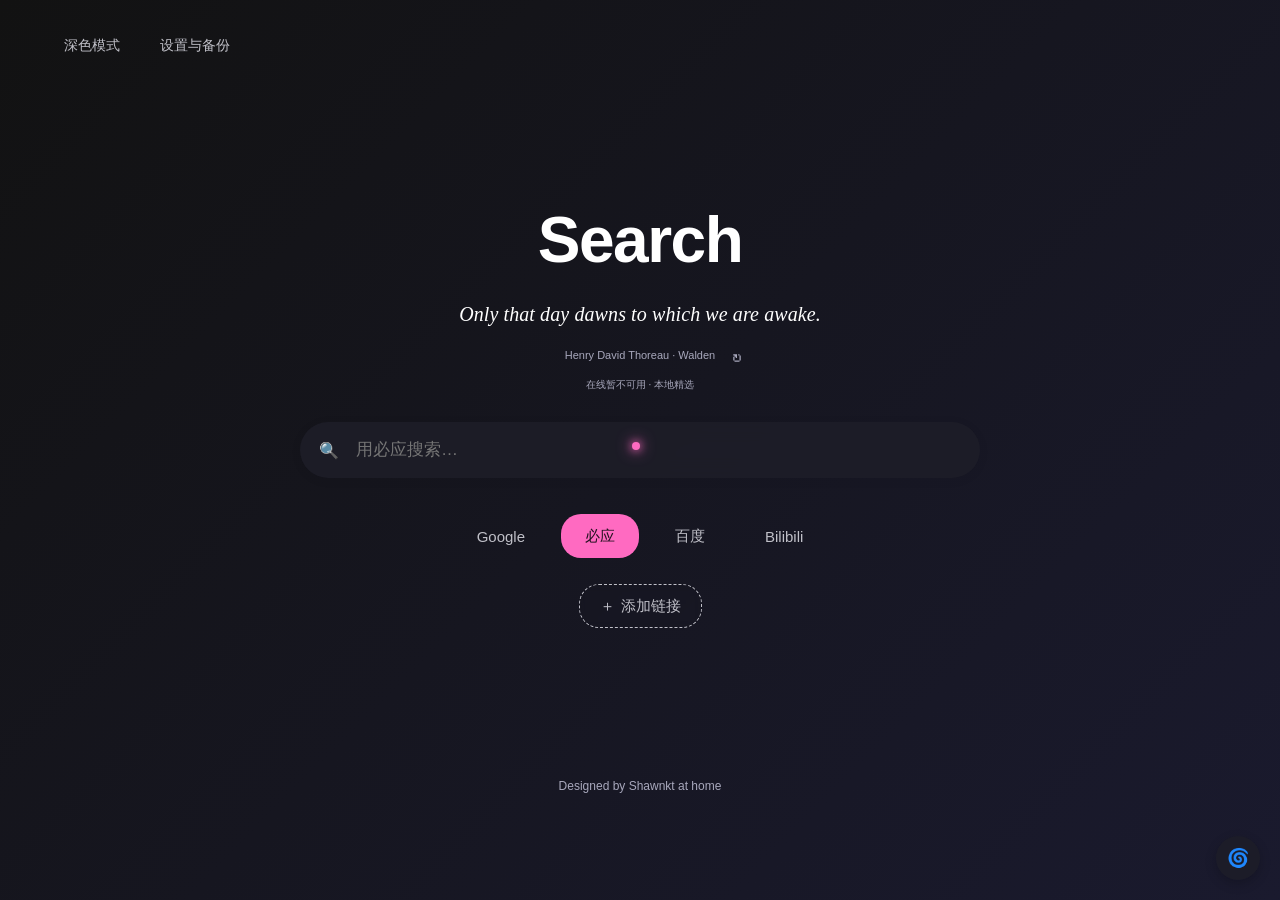
==== commit fc55185b: "Add files via upload" ====
--- a/index.html
+++ b/index.html
@@ -1,2361 +1,145 @@
 <!DOCTYPE html>
 <html lang="zh-CN" data-theme="dark">
 <head>
-    <meta charset="UTF-8">
-    <meta name="viewport" content="width=device-width, initial-scale=1.0">
-    <title>Search</title>
-    <style>
-        * {
-            margin: 0;
-            padding: 0;
-            box-sizing: border-box;
-            font-family: -apple-system, BlinkMacSystemFont, "Segoe UI", Roboto, "Helvetica Neue", Arial, sans-serif;
-            transition: background 0.35s cubic-bezier(0.4, 0, 0.2, 1),
-                        color 0.35s cubic-bezier(0.4, 0, 0.2, 1),
-                        box-shadow 0.35s cubic-bezier(0.4, 0, 0.2, 1);
-        }
-
-        /* 浅色模式 */
-        :root {
-            --bg: #f5f5f7;
-            --text: #1d1d1f;
-            --card: #ffffff;
-            --btn: #e8e8ed;
-            --btn-text: #86868b;
-            --active: #0071e3;
-            --gray-text: #86868b;
-            --hover-light: rgba(0, 113, 227, 0.15);
-        }
-
-        /* 黑色炫彩模式 */
-        [data-theme="dark"] {
-            --bg: linear-gradient(135deg, #121212, #1a1a2e);
-            --text: #ffffff;
-            --card: rgba(30, 30, 40, 0.85);
-            --btn: rgba(40, 40, 60, 0.6);
-            --btn-text: #c0c0c8;
-            --active: #ff6ac1;
-            --gray-text: #a0a0b8;
-            --hover-light: rgba(255, 106, 193, 0.25);
-            background: linear-gradient(90deg, #ff6ac1, #7b61ff, #37c3ff, #2affd0);
-            background-size: 400% 400%;
-            animation: rainbowFlow 8s linear infinite;
-        }
-
-        /* 炫彩模式 - 极致升级版 */
-        [data-theme="colorful"] {
-            /* 主题变量：更鲜艳的霓虹配色 */
-            --bg: linear-gradient(135deg, #4a148c, #880e4f, #1a237e);
-            --text: #ffffff;
-            --card: rgba(74, 20, 140, 0.85);
-            --btn: rgba(136, 14, 79, 0.7);
-            --btn-text: #ffeb3b;
-            --active: #00ffea;
-            --gray-text: #f8bbd0;
-            --hover-light: rgba(0, 255, 234, 0.35);
-
-            /* 全屏超炫彩虹流光背景 */
-            background: linear-gradient(90deg, 
-                #ff0080,  /* 玫红 */
-                #ff4000,  /* 亮橙 */
-                #ffd500,  /* 明黄 */
-                #00ff66,  /* 荧光绿 */
-                #00e5ff,  /* 青蓝 */
-                #7700ff,  /* 紫罗兰 */
-                #ff0080   /* 首尾闭环 */
-            );
-            background-size: 800% 800%;
-            /* 更快、更丝滑的无限流动动画 */
-            animation: rainbowFlow 4s linear infinite;
-            /* 增强霓虹发光效果 */
-            box-shadow: inset 0 0 80px rgba(255, 255, 255, 0.2);
-        }
-
-        /* ==========================
-        ✅ 🎨 炫彩模式涂鸦画布
-        =========================== */
-        #doodleCanvas {
-            position: fixed;
-            top: 0;
-            left: 0;
-            width: 100%;
-            height: 100%;
-            pointer-events: none;
-            z-index: 1;
-            display: none;
-        }
-
-        [data-theme="colorful"] #doodleCanvas {
-            display: block;
-            pointer-events: auto;
-        }
-
-        /* 涂鸦控制按钮 */
-        .doodle-controls {
-            position: fixed;
-            bottom: 60px;
-            right: 20px;
-            display: none;
-            gap: 10px;
-            z-index: 10000;
-        }
-
-        [data-theme="colorful"] .doodle-controls {
-            display: flex;
-        }
-
-        .doodle-btn {
-            width: 44px;
-            height: 44px;
-            border-radius: 50%;
-            background: var(--card);
-            border: none;
-            color: var(--text);
-            font-size: 18px;
-            cursor: pointer;
-            display: flex;
-            align-items: center;
-            justify-content: center;
-            backdrop-filter: blur(10px);
-            box-shadow: 0 4px 12px rgba(0,0,0,0.2);
-            transition: all 0.2s ease;
-        }
-
-        .doodle-btn:hover {
-            transform: scale(1.1);
-            background: var(--active);
-            color: white;
-        }
-
-        .doodle-btn.active {
-            background: var(--active);
-            color: white;
-            box-shadow: 0 0 20px var(--active);
-        }
-
-        .color-picker-wrapper {
-            position: relative;
-        }
-
-        #doodleColor {
-            width: 44px;
-            height: 44px;
-            border-radius: 50%;
-            border: 2px solid var(--card);
-            cursor: pointer;
-            padding: 2px;
-            background: transparent;
-        }
-
-        #doodleColor::-webkit-color-swatch-wrapper {
-            padding: 0;
-        }
-
-        #doodleColor::-webkit-color-swatch {
-            border: none;
-            border-radius: 50%;
-        }
-
-        /* 背景流动动画 */
-        @keyframes rainbowFlow {
-            0% { background-position: 0% 50%; }
-            50% { background-position: 100% 50%; }
-            100% { background-position: 0% 50%; }
-        }
-
-        /* ==========================
-        ✅ 🔥 全新：暗色系彩色 F1 赛车速度背景
-        =========================== */
-        [data-theme="f1"] {
-            /* 暗色系彩色基底：深黑蓝 + 暗紫 + 暗玫红，竞速感拉满 */
-            --bg: linear-gradient(135deg, #070714, #140b2b, #240c21);
-            --text: #ffffff;
-            --card: rgba(22, 22, 42, 0.9);
-            --btn: rgba(32, 22, 52, 0.7);
-            --btn-text: #e0e0ff;
-            --active: #e10600; /* 保留F1经典红 */
-            --gray-text: #b0b0d8;
-            --hover-light: rgba(225,6,0,0.25);
-
-            /* 暗彩流光背景 + 速度动画 */
-            background: linear-gradient(90deg, #e10600, #7b00ff, #0044ff, #e10600);
-            background-size: 600% 600%;
-            animation: f1RainbowSpeed 6s linear infinite;
-            background-attachment: fixed;
-            position: relative;
-            overflow: hidden;
-        }
-
-        /* 🔥 第一层：超高速彩色横向流光（速度感核心） */
-        [data-theme="f1"] body::before {
-            content: "";
-            position: fixed;
-            top: 0; left: 0; right: 0; bottom: 0;
-            background: repeating-linear-gradient(
-                to right,
-                transparent,
-                rgba(225,6,0,0.12) 20px,
-                rgba(123,0,255,0.1) 40px,
-                transparent 60px
-            );
-            background-size: 100% 100%;
-            animation: f1SpeedFlow 1.2s linear infinite;
-            pointer-events: none;
-            z-index: -1;
-        }
-
-        /* 🔥 第二层：斜向彩色冲刺速度线 */
-        [data-theme="f1"] body::after {
-            content: "";
-            position: fixed;
-            top: 0; left: 0; right: 0; bottom: 0;
-            background: repeating-linear-gradient(
-                135deg,
-                transparent,
-                rgba(0,68,255,0.08) 20px,
-                transparent 40px
-            );
-            background-size: 200% 200%;
-            animation: f1DiagFlow 2.5s linear infinite;
-            pointer-events: none;
-            z-index: -2;
-        }
-
-        /* 🔥 第三层：彩色脉冲光效 */
-        [data-theme="f1"]::after {
-            content: "";
-            position: fixed;
-            width: 100vw;
-            height: 100vh;
-            background: radial-gradient(circle, rgba(225,6,0,0.15) 0%, rgba(123,0,255,0.1) 50%, transparent 80%);
-            animation: pulse 2s ease-in-out infinite;
-            pointer-events: none;
-            z-index: -3;
-        }
-
-        /* F1 专属暗彩流光动画 */
-        @keyframes f1RainbowSpeed {
-            0% { background-position: 0% 50%; }
-            50% { background-position: 100% 50%; }
-            100% { background-position: 0% 50%; }
-        }
-        @keyframes f1SpeedFlow { 0% { background-position: 0 0; } 100% { background-position: 600px 0; } }
-        @keyframes f1DiagFlow { 0% { background-position: 0 0; } 100% { background-position: 200px 200px; } }
-        @keyframes pulse { 0% { transform: scale(1); opacity: 0.5; } 50% { transform: scale(1.2); opacity: 1; } 100% { transform: scale(1); opacity: 0.5; } }
-
-        /* 打字轮胎滚动 */
-        [data-theme="f1"] #query {
-            position: relative;
-            background-image: none;
-        }
-        [data-theme="f1"] #query.typing {
-            background-image: url("data:image/svg+xml,%3Csvg width='100' height='10' xmlns='http://www.w3.org/2000/svg'%3E%3Ccircle cx='5' cy='5' r='4' fill='%23e10600'/%3E%3Ccircle cx='18' cy='5' r='4' fill='%23e10600'/%3E%3Ccircle cx='31' cy='5' r='4' fill='%23e10600'/%3E%3C/svg%3E");
-            background-repeat: repeat-x;
-            background-position: left bottom;
-            background-size: 40px 10px;
-            animation: tireRoll 0.45s linear infinite;
-        }
-        @keyframes tireRoll {
-            0% { background-position-x: 0px; }
-            100% { background-position-x: 40px; }
-        }
-
-        /* F1 模式：标题 Search hover 变方格旗 */
-        [data-theme="f1"] .title:hover {
-            color: transparent;
-            cursor: pointer;
-        }
-        [data-theme="f1"] .title:hover::after {
-            content: "🏁";
-            position: absolute;
-            left: 50%;
-            top: 50%;
-            transform: translate(-50%, -50%);
-            font-size: 64px;
-            color: var(--active);
-        }
-
-        /* ==========================
-        ✅ 🏎️ F1 搜索按钮 hover 变赛车
-        =========================== */
-        [data-theme="f1"] .search-btn:hover span { 
-            display: none; 
-        }
-        [data-theme="f1"] .search-btn:hover::after {
-            content: "🏎️";
-            position: absolute;
-            font-size: 20px;
-            animation: carBounce 0.4s infinite alternate;
-        }
-        @keyframes carBounce {
-            from { transform: translateY(-1px); }
-            to   { transform: translateY(1px); }
-        }
-
-        /* F1 引擎按钮：方形 */
-        [data-theme="f1"] .engine {
-            border-radius: 5px !important;
-            font-weight: bold;
-            letter-spacing: 1px;
-            border: 1px solid rgba(255,255,255,0.1);
-            padding: 10px 22px;
-        }
-        [data-theme="f1"] .engine.active {
-            background: #e10600;
-            color: #fff;
-            box-shadow: 0 0 14px rgba(225,6,0,0.5);
-        }
-
-        /* ✅ F1 模式 hover 高亮：长方形 */
-        [data-theme="f1"] .bubble-highlight {
-            border-radius: 5px !important;
-        }
-
-        body {
-            min-height: 100vh;
-            display: flex;
-            flex-direction: column;
-            align-items: center;
-            justify-content: center;
-            background: var(--bg);
-            color: var(--text);
-            padding: 20px;
-            position: relative;
-            overflow-x: hidden;
-        }
-
-        /* 主题切换 */
-        #themeToggle {
-            position: absolute;
-            top: 24px;
-            left: 32px;
-            background: transparent;
-            color: var(--btn-text);
-            border: none;
-            padding: 8px 16px;
-            border-radius: 16px;
-            font-size: 14px;
-            cursor: pointer;
-            z-index: 100;
-        }
-        #themeToggle:hover {
-            background: var(--hover-light);
-            color: var(--active);
-        }
-
-        /* F1TI入口样式 - 默认隐藏 */
-        #f1tiEntry {
-            position: absolute;
-            top: 24px;
-            right: 32px;
-            background: transparent;
-            color: var(--btn-text);
-            border: none;
-            padding: 8px 16px;
-            border-radius: 16px;
-            font-size: 14px;
-            cursor: pointer;
-            display: none; /* 默认隐藏 */
-            text-decoration: none;
-            font-weight: 500;
-            z-index: 100;
-        }
-
-        /* F1模式下显示F1TI入口 */
-        [data-theme="f1"] #f1tiEntry {
-            display: block;
-        }
-
-        /* F1模式下F1TI入口hover效果 */
-        [data-theme="f1"] #f1tiEntry:hover {
-            background: var(--hover-light);
-            color: var(--active);
-            box-shadow: 0 0 10px rgba(225,6,0,0.4);
-            transform: scale(1.05);
-            transition: all 0.2s ease;
-        }
-
-        .wrapper {
-            width: 100%;
-            max-width: 680px;
-            display: flex;
-            flex-direction: column;
-            gap: 36px;
-            align-items: center;
-            position: relative;
-            z-index: 10;
-        }
-
-        .title {
-            font-size: 64px;
-            font-weight: 700;
-            letter-spacing: -1.5px;
-            color: var(--text);
-            position: relative;
-            cursor: default;
-        }
-
-        /* 搜索框容器 */
-        .search-bar {
-            width: 100%;
-            position: relative;
-            display: flex;
-            align-items: center;
-            transition: transform 0.18s cubic-bezier(0.25, 0.46, 0.45, 0.94);
-        }
-
-        /* 左侧扁平化搜索按钮 */
-        .search-btn {
-            position: absolute;
-            left: 12px;
-            width: 36px;
-            height: 36px;
-            border-radius: 50%;
-            border: none;
-            background: transparent;
-            color: var(--active);
-            font-size: 16px;
-            cursor: pointer;
-            display: flex;
-            align-items: center;
-            justify-content: center;
-            transition: all 0.2s ease;
-            z-index: 2;
-        }
-        .search-btn:hover {
-            background: var(--hover-light);
-            transform: scale(1.08);
-            filter: brightness(1.3);
-        }
-
-        /* 右侧清除按钮 */
-        .clear-btn {
-            position: absolute;
-            right: 12px;
-            width: 36px;
-            height: 36px;
-            border-radius: 50%;
-            border: none;
-            background: transparent;
-            color: var(--btn-text);
-            font-size: 16px;
-            cursor: pointer;
-            display: flex;
-            align-items: center;
-            justify-content: center;
-            transition: all 0.2s cubic-bezier(0.25, 0.46, 0.45, 0.94);
-            z-index: 2;
-            opacity: 0;
-            pointer-events: none;
-            overflow: hidden;
-            line-height: 1;
-        }
-        .clear-btn.show {
-            opacity: 1;
-            pointer-events: all;
-        }
-        .clear-btn:hover {
-            background: var(--hover-light);
-            transform: scale(1.08);
-            color: var(--active);
-            filter: brightness(1.3);
-            box-shadow: 0 0 12px rgba(255, 106, 193, 0.2);
-        }
-
-        /* 主输入框 */
-        #query {
-            width: 100%;
-            height: 56px;
-            padding: 0 56px;
-            font-size: 17px;
-            border: none;
-            border-radius: 28px;
-            background: var(--card);
-            color: var(--text);
-            box-shadow: 0 2px 12px rgba(0, 0, 0, 0.05);
-            outline: none;
-            transition: transform 0.18s cubic-bezier(0.25, 0.46, 0.45, 0.94);
-            backdrop-filter: blur(10px);
-        }
-
-        #query::-webkit-search-cancel-button {
-            -webkit-appearance: none;
-            appearance: none;
-            display: none;
-        }
-        #query::-webkit-search-decoration {
-            -webkit-appearance: none;
-            appearance: none;
-        }
-
-        /* ==========================
-        ✅ 🔗 引擎和自定义链接容器
-        =========================== */
-        .engines-section {
-            width: 100%;
-            display: flex;
-            flex-direction: column;
-            gap: 20px;
-        }
-
-        /* 搜索引擎容器 */
-        .engines {
-            position: relative;
-            display: flex;
-            flex-wrap: wrap;
-            gap: 12px;
-            justify-content: center;
-            padding: 6px;
-        }
-
-        /* 自定义链接容器 */
-        .custom-links {
-            position: relative;
-            display: flex;
-            flex-wrap: wrap;
-            gap: 12px;
-            justify-content: center;
-            padding: 6px;
-            min-height: 50px;
-        }
-
-        .bubble-highlight {
-            position: absolute;
-            top: 50%;
-            left: 0;
-            transform: translateY(-50%);
-            width: 0;
-            height: 45px;
-            background: var(--hover-light);
-            border-radius: 25px;
-            transition: all 0.4s cubic-bezier(0.4, 0, 0.2, 1);
-            pointer-events: none;
-            opacity: 0;
-            z-index: 0;
-            backdrop-filter: blur(3px);
-        }
-
-        /* 引擎按钮样式 */
-        .engine {
-            padding: 10px 24px;
-            font-size: 15px;
-            font-weight: 500;
-            border: none;
-            border-radius: 20px;
-            background: transparent;
-            color: var(--btn-text);
-            cursor: pointer;
-            transition: all 0.25s ease;
-            position: relative;
-            z-index: 1;
-            backdrop-filter: blur(3px);
-        }
-
-        .engine.active {
-            background: var(--active);
-            color: #fff;
-            filter: brightness(1.15);
-        }
-
-        .engine:hover {
-            color: var(--active);
-        }
-
-        /* 自定义链接按钮样式 */
-        .custom-link-btn {
-            padding: 10px 24px;
-            font-size: 15px;
-            font-weight: 500;
-            border: none;
-            border-radius: 20px;
-            background: transparent;
-            color: var(--btn-text);
-            cursor: pointer;
-            transition: all 0.25s ease;
-            position: relative;
-            z-index: 1;
-            backdrop-filter: blur(3px);
-            display: flex;
-            align-items: center;
-            gap: 8px;
-        }
-
-        .custom-link-btn:hover {
-            color: var(--active);
-        }
-
-        /* 删除按钮动画 */
-        .delete-link {
-            opacity: 0;
-            font-size: 14px;
-            font-weight: bold;
-            transition: all 0.3s cubic-bezier(0.4, 0, 0.2, 1);
-            color: var(--btn-text);
-            display: inline-block;
-            transform: scale(0);
-            cursor: pointer;
-            padding: 2px 4px;
-            border-radius: 50%;
-        }
-
-        .custom-link-btn:hover .delete-link {
-            opacity: 1;
-            transform: scale(1) rotate(90deg);
-        }
-
-        .delete-link:hover {
-            color: #ff4444;
-            background: rgba(255, 68, 68, 0.1);
-            transform: scale(1.2) rotate(90deg) !important;
-        }
-
-        /* 添加链接按钮 */
-        .add-link-btn {
-            padding: 10px 20px;
-            font-size: 15px;
-            font-weight: 500;
-            border: 1px dashed var(--btn-text);
-            border-radius: 20px;
-            background: transparent;
-            color: var(--btn-text);
-            cursor: pointer;
-            transition: all 0.25s ease;
-            position: relative;
-            z-index: 1;
-            backdrop-filter: blur(3px);
-            display: flex;
-            align-items: center;
-            gap: 6px;
-        }
-
-        .add-link-btn:hover {
-            border-color: var(--active);
-            color: var(--active);
-            background: var(--hover-light);
-            transform: scale(1.05);
-        }
-
-        /* 添加链接模态框 */
-        .link-modal {
-            position: fixed;
-            top: 0;
-            left: 0;
-            width: 100%;
-            height: 100%;
-            background: rgba(0,0,0,0.5);
-            display: none;
-            align-items: center;
-            justify-content: center;
-            z-index: 100000;
-            backdrop-filter: blur(3px);
-        }
-
-        .link-modal.show {
-            display: flex;
-        }
-
-        .modal-content {
-            background: var(--card);
-            padding: 30px;
-            border-radius: 20px;
-            width: 90%;
-            max-width: 400px;
-            box-shadow: 0 20px 60px rgba(0,0,0,0.3);
-            backdrop-filter: blur(20px);
-            animation: modalSlideIn 0.3s cubic-bezier(0.4, 0, 0.2, 1);
-        }
-
-        @keyframes modalSlideIn {
-            from {
-                opacity: 0;
-                transform: translateY(-20px) scale(0.95);
-            }
-            to {
-                opacity: 1;
-                transform: translateY(0) scale(1);
-            }
-        }
-
-        .modal-content h3 {
-            margin-bottom: 20px;
-            color: var(--text);
-        }
-
-        .modal-input {
-            width: 100%;
-            padding: 12px 16px;
-            margin-bottom: 16px;
-            border: 1px solid var(--btn);
-            border-radius: 12px;
-            background: var(--bg);
-            color: var(--text);
-            font-size: 14px;
-            outline: none;
-            transition: border-color 0.2s ease;
-        }
-
-        .modal-input:focus {
-            border-color: var(--active);
-        }
-
-        .modal-buttons {
-            display: flex;
-            gap: 12px;
-            justify-content: flex-end;
-        }
-
-        .modal-btn {
-            padding: 10px 20px;
-            border: none;
-            border-radius: 12px;
-            background: var(--btn);
-            color: var(--btn-text);
-            cursor: pointer;
-            font-size: 14px;
-            transition: all 0.2s ease;
-        }
-
-        .modal-btn.primary {
-            background: var(--active);
-            color: white;
-        }
-
-        .modal-btn:hover {
-            filter: brightness(1.2);
-            transform: translateY(-1px);
-        }
-
-        /* 底部署名 */
-        .designer {
-            position: fixed;
-            bottom: 16px;
-            left: 50%;
-            transform: translateX(-50%);
-            font-size: 12px;
-            color: var(--gray-text);
-            font-weight: 400;
-            opacity: 0.7;
-            z-index: 10;
-        }
-
-        /* 动效类 */
-        .input-jump {
-            transform: scale(1.025) !important;
-        }
-        .input-back {
-            transform: scale(0.98) !important;
-        }
-
-        /* 链接删除动画 */
-        .link-removing {
-            animation: linkRemove 0.3s cubic-bezier(0.4, 0, 0.2, 1) forwards !important;
-            pointer-events: none;
-        }
-
-        @keyframes linkRemove {
-            0% {
-                opacity: 1;
-                transform: scale(1);
-            }
-            50% {
-                opacity: 0.5;
-                transform: scale(0.9);
-            }
-            100% {
-                opacity: 0;
-                transform: scale(0);
-                margin: 0;
-                padding: 0;
-                width: 0;
-            }
-        }
-
-        /* 链接添加动画 */
-        .link-added {
-            animation: linkAdd 0.4s cubic-bezier(0.4, 0, 0.2, 1);
-        }
-
-        @keyframes linkAdd {
-            0% {
-                opacity: 0;
-                transform: scale(0) rotate(-10deg);
-            }
-            50% {
-                transform: scale(1.1) rotate(2deg);
-            }
-            100% {
-                opacity: 1;
-                transform: scale(1) rotate(0);
-            }
-        }
-
-        /* 🔥 顶部弹窗容器：支持叠加显示 */
-        .f1-modal {
-            position: fixed;
-            top: 20px;
-            left: 0;
-            width: 100%;
-            pointer-events: none;
-            z-index: 9999;
-            display: flex;
-            flex-direction: column;
-            align-items: center;
-            gap: 8px; /* 弹窗之间的间距 */
-        }
-        /* 单个叠加弹窗样式 */
-        .f1-toast {
-            padding: 12px 28px;
-            background: #e10600;
-            color: #fff;
-            font-size: 18px;
-            font-weight: 800;
-            border-radius: 10px;
-            text-align: center;
-            opacity: 0;
-            transform: translateY(-30px);
-            transition: all 0.4s cubic-bezier(0.25, 0.46, 0.45, 0.94);
-            box-shadow: 0 5px 20px rgba(225,6,0,0.4);
-            min-width: 280px;
-        }
-        .f1-toast.show {
-            opacity: 1;
-            transform: translateY(0);
-        }
-
-        /* ==========================
-        ✅ 🌟 鼠标跟随光点 + 拖尾效果（全局适配主题）
-        =========================== */
-        .mouse-follower {
-            position: fixed;
-            width: 8px;
-            height: 8px;
-            background: var(--active);
-            border-radius: 50%;
-            pointer-events: none;
-            z-index: 99999;
-            box-shadow: 0 0 8px var(--active), 0 0 16px var(--active);
-            transform: translate(-50%, -50%);
-        }
-        .trail {
-            position: fixed;
-            border-radius: 50%;
-            background: var(--active);
-            pointer-events: none;
-            z-index: 99998;
-            transform: translate(-50%, -50%);
-        }
-        /* 拖尾层级：大小/透明度/延迟递增，实现渐变拖尾 */
-        .trail:nth-child(1) { width: 6px; height: 6px; opacity: 0.7; }
-        .trail:nth-child(2) { width: 4px; height: 4px; opacity: 0.4; }
-        .trail:nth-child(3) { width: 2px; height: 2px; opacity: 0.2; }
-
-        @media (max-width: 768px) {
-            .title {
-                font-size: 48px;
-            }
-            #query {
-                height: 50px;
-                font-size: 16px;
-            }
-            #f1tiEntry {
-                top: 70px;
-                right: 16px;
-                padding: 6px 12px;
-                font-size: 12px;
-            }
-            #themeToggle {
-                top: 70px;
-                left: 16px;
-                padding: 6px 12px;
-                font-size: 12px;
-            }
-            /* 移动端隐藏鼠标光点 */
-            .mouse-follower, .trail {
-                display: none;
-            }
-            .doodle-controls {
-                bottom: 80px;
-            }
-        }
-    </style>
+  <meta charset="UTF-8">
+  <meta name="viewport" content="width=device-width, initial-scale=1, viewport-fit=cover">
+  <meta name="description" content="Shawngine，你的搜索起点。四种主题、多引擎搜索、自定义链接，以及随手涂鸦。">
+  <meta name="theme-color" content="#15151f">
+  <meta name="referrer" content="no-referrer">
+  <title>Shawngine · 你的搜索起点</title>
+  <link rel="icon" type="image/svg+xml" href="./favicon.svg">
+  <link rel="stylesheet" href="./styles.css">
+  <script src="./quotes.js" defer></script>
+  <script src="./i18n.js" defer></script>
+  <script src="./network.js" defer></script>
+  <script src="./app.js" defer></script>
 </head>
 <body>
-    <!-- 🎨 涂鸦画布 -->
-    <canvas id="doodleCanvas"></canvas>
+  <canvas id="doodleCanvas" aria-label="涂鸦画布"></canvas>
+  <header class="topbar">
+    <button id="themeToggle" type="button" title="切换主题">深色模式</button>
+    <button id="settingsBtn" type="button" aria-haspopup="dialog">设置与备份</button>
+    <a id="f1tiEntry" href="https://zhijinlab.com/f1ti/" target="_blank" rel="noopener noreferrer">F1TI ↗</a>
+  </header>
 
-    <!-- 🎨 涂鸦控制按钮 -->
-    <div class="doodle-controls">
-        <button class="doodle-btn" id="toggleDoodle" title="启用/停用涂鸦">✏️</button>
-        <button class="doodle-btn" id="clearDoodle" title="清除涂鸦">🗑️</button>
-        <div class="color-picker-wrapper">
-            <input type="color" id="doodleColor" value="#00ffea" title="选择颜色">
-        </div>
-        <input type="range" id="doodleSize" min="1" max="20" value="4" title="画笔大小" style="width: 100px;">
+  <main class="wrapper">
+    <h1 class="title" id="f1Title" tabindex="0">Search</h1>
+    <figure class="quote-card" id="quoteCard">
+      <blockquote class="subtitle" id="dailyQuote" lang="en">Work is love made visible.</blockquote>
+      <figcaption class="quote-caption"><a id="quoteSource" href="https://www.gutenberg.org/files/58585/58585-h/58585-h.htm" target="_blank" rel="noopener noreferrer">Kahlil Gibran · The Prophet</a><button id="nextQuote" type="button" aria-label="换一句英文摘句" title="换一句">↻</button></figcaption>
+      <p class="quote-notice" id="quoteNotice" role="status"></p>
+    </figure>
+    <form class="search-bar" id="searchContainer" role="search">
+      <button class="search-btn" id="searchBtn" type="submit" aria-label="搜索"><span aria-hidden="true">🔍</span></button>
+      <label class="sr-only" for="query">搜索内容</label>
+      <input type="search" id="query" placeholder="用必应搜索…" autocomplete="off" spellcheck="false" enterkeyhint="search" maxlength="4000">
+      <button class="clear-btn" id="clearBtn" type="button" aria-label="清空搜索内容" hidden>✕</button>
+    </form>
+    <div class="engines-section">
+      <div class="f1-menu-caption" aria-hidden="true"><span>SEARCH GRID</span><span>ENGINE SELECT</span></div>
+      <div class="engines" id="enginesContainer" role="group" aria-label="选择搜索引擎">
+        <div class="bubble-highlight" id="engineBubble" aria-hidden="true"></div>
+        <button class="engine" type="button" data-engine="google" data-slot="01" aria-pressed="false">Google</button>
+        <button class="engine active" type="button" data-engine="bing" data-slot="02" aria-pressed="true">必应</button>
+        <button class="engine" type="button" data-engine="baidu" data-slot="03" aria-pressed="false">百度</button>
+        <button class="engine" type="button" data-engine="bilibili" data-slot="04" aria-pressed="false">Bilibili</button>
+      </div>
+      <div class="custom-links" id="customLinksContainer" role="group" aria-label="自定义快捷链接"><div class="bubble-highlight" id="linkBubble" aria-hidden="true"></div></div>
+      <button class="add-link-btn" id="addLinkBtn" type="button" aria-haspopup="dialog"><span aria-hidden="true">＋</span> 添加链接</button>
     </div>
+    <section class="network-gauge" id="networkGauge" data-state="waiting" aria-label="下载采样网速表" hidden>
+      <header class="gauge-header"><span class="gauge-eyebrow">NETWORK TELEMETRY</span><span class="gauge-live" id="networkLive">待测</span></header>
+      <div class="gauge-dial">
+        <svg class="gauge-svg" viewBox="0 0 320 240" aria-hidden="true">
+          <path class="gauge-track" d="M68.2 213 A106 106 0 1 1 251.8 213" pathLength="100"/>
+          <path class="gauge-progress" id="networkArc" d="M68.2 213 A106 106 0 1 1 251.8 213" pathLength="100" stroke-dasharray="0 100"/>
+          <g id="networkTicks"></g>
+          <g class="gauge-needle" id="networkNeedle" transform="rotate(-120 160 160)"><path d="M157 160 L160 76 L163 160 Z"/></g>
+          <circle class="gauge-hub" cx="160" cy="160" r="7"/>
+        </svg>
+        <div class="gauge-reading"><output id="networkValue">—</output><span class="gauge-unit">Mbps</span><output id="networkByteRate">— MB/s</output></div>
+      </div>
+      <div class="gauge-meta"><span id="networkScale">量程 100 Mbps</span><span id="networkUpdated">尚未采样</span></div>
+      <p class="gauge-status" id="networkStatus" role="status" aria-live="polite">等待开始下载采样</p>
+      <div class="gauge-actions"><button id="networkToggle" type="button">暂停采样</button><button id="networkRefresh" type="button">立即采样</button></div>
+      <p class="gauge-footnote">本站下载采样 · 每15秒约0.5MB</p>
+    </section>
+  </main>
 
-    <button id="themeToggle">深色模式</button>
-    <!-- F1TI入口按钮 -->
-    <button id="f1tiEntry">F1TI</button>
+  <div class="doodle-controls" role="group" aria-label="涂鸦工具">
+    <button class="doodle-btn" id="toggleDoodle" type="button" aria-label="启用涂鸦" aria-pressed="false" title="启用/停用涂鸦">✏️</button>
+    <button class="doodle-btn" id="clearDoodle" type="button" aria-label="清除涂鸦" title="清除涂鸦">🗑️</button>
+    <input type="color" id="doodleColor" value="#00ffea" aria-label="画笔颜色" title="画笔颜色">
+    <input type="range" id="doodleSize" min="1" max="20" value="4" aria-label="画笔大小" title="画笔大小">
+    <button class="doodle-btn" id="saveDoodle" type="button" aria-label="保存涂鸦" title="保存涂鸦">💾</button>
+  </div>
 
-    <!-- 🌟 鼠标跟随光点元素 -->
-    <div class="mouse-follower"></div>
-    <div class="trail"></div>
-    <div class="trail"></div>
-    <div class="trail"></div>
+  <button class="doodle-btn blur-control-btn" id="blurBtn" type="button" aria-label="调节背景模糊" aria-expanded="false" aria-controls="blurPanel" title="调节背景模糊">🌀</button>
+  <div class="blur-slider-panel" id="blurPanel" hidden>
+    <label for="blurAmount">背景模糊</label>
+    <input id="blurAmount" type="range" min="0" max="12" step="0.5" value="6">
+    <output id="blurValue" for="blurAmount">6 px</output>
+  </div>
 
-    <!-- 添加链接模态框 -->
-    <div class="link-modal" id="linkModal">
-        <div class="modal-content">
-            <h3>添加自定义链接</h3>
-            <input type="text" class="modal-input" id="linkName" placeholder="链接名称" autocomplete="off">
-            <input type="text" class="modal-input" id="linkUrl" placeholder="链接地址 (https://...)" autocomplete="off">
-            <div class="modal-buttons">
-                <button class="modal-btn" id="cancelLink">取消</button>
-                <button class="modal-btn primary" id="saveLink">保存</button>
-            </div>
-        </div>
+  <footer class="page-footer">
+    <button id="designerLine" class="designer" type="button">Designed by Shawnkt at home</button>
+  </footer>
+  <div class="mouse-follower" aria-hidden="true"></div>
+  <div class="trail" aria-hidden="true"></div><div class="trail" aria-hidden="true"></div><div class="trail" aria-hidden="true"></div>
+  <div class="f1-modal" id="f1Modal" aria-live="polite"></div>
+  <div id="toast" role="status" aria-live="polite" hidden></div>
+
+  <dialog class="link-modal" id="linkModal" aria-labelledby="linkDialogTitle">
+    <form class="modal-content" id="linkForm" novalidate>
+      <h2 id="linkDialogTitle">添加自定义链接</h2>
+      <label class="field-label" for="linkName">链接名称</label>
+      <input class="modal-input" id="linkName" autocomplete="off" maxlength="60" placeholder="例如：我的常用网站" required>
+      <label class="field-label" for="linkUrl">网站地址</label>
+      <input class="modal-input" id="linkUrl" type="text" inputmode="url" autocomplete="off" autocapitalize="off" spellcheck="false" maxlength="2048" placeholder="example.com 或 https://…" required>
+      <p class="form-error" id="linkError" role="alert"></p>
+      <div class="modal-buttons">
+        <button class="modal-btn" id="cancelLink" type="button">取消</button>
+        <button class="modal-btn primary" type="submit">保存</button>
+      </div>
+    </form>
+  </dialog>
+
+  <dialog class="settings-modal" id="settingsModal" aria-labelledby="settingsTitle">
+    <div class="modal-content">
+      <p class="f1-panel-kicker" aria-hidden="true">PIT WALL / CONTROL</p>
+      <h2 id="settingsTitle">设置与备份</h2>
+      <div class="settings-grid">
+        <div class="setting-row"><label for="languageSelect">界面语言</label><select id="languageSelect"><option value="zh">简体中文</option><option value="en">English</option></select></div>
+        <div class="setting-row"><label for="themeSelect">页面主题</label><select id="themeSelect"><option value="dark">深色模式</option><option value="light">浅色模式</option><option value="colorful">涂鸦模式</option><option value="f1">F1 模式</option></select></div>
+        <div class="setting-row"><label for="motionToggle">页面动效</label><input type="checkbox" id="motionToggle" checked></div>
+        <div class="setting-row"><label for="showQuotesToggle">显示英文摘句</label><input type="checkbox" id="showQuotesToggle" checked></div>
+        <div class="setting-row" id="quoteModeRow"><label for="quoteModeSelect">摘句来源</label><select id="quoteModeSelect"><option value="online">在线随机 · DummyJSON</option><option value="local">本地精选 · 原著摘句</option><option value="lyrics">英文歌词 · lyrics.ovh</option></select></div>
+        <div class="setting-row"><label for="showNetworkToggle">其他主题也显示网速表</label><input type="checkbox" id="showNetworkToggle"></div>
+      </div>
+      <p class="help-text">在线模式从 DummyJSON 的句库随机获取短句；断网或接口不可用时使用本地精选。关闭摘句后不再请求句子接口。</p>
+      <p class="help-text">歌词模式从预设英文歌曲中随机选取短句，附歌曲、歌手与 lyrics.ovh 来源。服务不可用时回退本地精选。</p>
+      <p class="help-text">F1 模式默认显示网速表。测速会下载小样本，页面隐藏时暂停；结果反映本站下载速度，不代表整机总流量。</p>
+      <p class="help-text">主题、搜索引擎、链接和涂鸦保存在当前浏览器，不会自动跨设备同步。请定期导出备份。</p>
+      <div class="settings-actions">
+        <button class="modal-btn" id="exportSettings" type="button">导出备份</button>
+        <button class="modal-btn" id="importSettings" type="button">导入备份</button>
+        <input id="importFile" type="file" accept=".json,application/json" hidden>
+      </div>
+      <p class="help-text">支持本站备份或链接数组 JSON。导入前会请你确认；原本地 HTML 的数据不会自动迁移。</p>
+      <div class="modal-buttons"><button class="modal-btn primary" id="closeSettings" type="button">完成</button></div>
     </div>
+  </dialog>
 
-    <div class="wrapper">
-        <div class="title" id="f1Title">Search</div>
-        
-        <div class="search-bar" id="searchContainer">
-            <button class="search-btn" id="searchBtn"><span>🔍</span></button>
-            <input type="search" id="query" placeholder="搜索..." autocomplete="off">
-            <button class="clear-btn" id="clearBtn">✕</button>
-        </div>
-
-        <div class="engines-section">
-            <!-- 搜索引擎 -->
-            <div class="engines" id="enginesContainer">
-                <div class="bubble-highlight" id="engineBubble"></div>
-                <button class="engine" data-url="https://www.google.com/search?q=">Google</button>
-                <button class="engine active" data-url="https://cn.bing.com/search?q=">必应</button>
-                <button class="engine" data-url="https://www.baidu.com/s?wd=">百度</button>
-                <button class="engine" data-url="https://search.bilibili.com/all?keyword=">Bilibili</button>
-            </div>
-
-            <!-- 自定义链接区域 -->
-            <div class="custom-links" id="customLinksContainer">
-                <div class="bubble-highlight" id="linkBubble"></div>
-                <button class="add-link-btn" id="addLinkBtn">
-                    <span>+</span> 添加链接
-                </button>
-            </div>
-        </div>
+  <dialog class="confirm-modal" id="confirmModal" aria-labelledby="confirmTitle" aria-describedby="confirmMessage">
+    <div class="modal-content">
+      <h2 id="confirmTitle">请确认</h2>
+      <p class="help-text" id="confirmMessage"></p>
+      <div class="modal-buttons">
+        <button class="modal-btn" id="confirmCancel" type="button" autofocus>取消</button>
+        <button class="modal-btn primary" id="confirmAccept" type="button">确认</button>
+      </div>
     </div>
-
-   <style>
-    .designer {
-        cursor: pointer;
-        transition: opacity 0.3s ease;
-        display: inline-block;
-    }
-    
-    .designer:hover {
-        opacity: 0.7;
-    }
-</style>
-
-<div id="designerLine" class="designer">
-    Designed by Shawnkt at home
-</div>
-
-<script>
-    const el = document.getElementById('designerLine');
-    
-    el.addEventListener('click', function() {
-        // 淡出
-        el.style.opacity = '0';
-        
-        setTimeout(() => {
-            // 切换文字
-            if (el.textContent === 'Designed by Shawnkt at home') {
-                el.textContent = 'Released on 2026.04.15';
-            } else {
-                el.textContent = 'Designed by Shawnkt at home';
-            }
-            // 淡入
-            el.style.opacity = '1';
-        }, 150);
-    });
-</script>
-
-    <!-- 顶部叠加弹窗容器 -->
-    <div class="f1-modal" id="f1Modal"></div>
-
-    <script>
-        // ==========================
-        // 四模式切换
-        // ==========================
-        const toggle = document.getElementById('themeToggle');
-        toggle.addEventListener('click', () => {
-            const current = document.documentElement.getAttribute('data-theme');
-            if (current === 'dark') {
-                document.documentElement.setAttribute('data-theme', 'light');
-                toggle.textContent = '浅色模式';
-            } else if (current === 'light') {
-                document.documentElement.setAttribute('data-theme', 'colorful');
-                toggle.textContent = '涂鸦模式';
-            } else if (current === 'colorful') {
-                document.documentElement.setAttribute('data-theme', 'f1');
-                toggle.textContent = 'F1模式';
-            } else {
-                document.documentElement.setAttribute('data-theme', 'dark');
-                toggle.textContent = '深色模式';
-            }
-        });
-
-        // ==========================
-        // 🎨 炫彩模式涂鸦功能
-        // ==========================
-        const canvas = document.getElementById('doodleCanvas');
-        const ctx = canvas.getContext('2d');
-        let isDoodleEnabled = true;
-        let isDrawing = false;
-        let lastX = 0, lastY = 0;
-        let doodleColor = '#00ffea';
-        let doodleSize = 4;
-
-        // 调整画布大小
-        function resizeCanvas() {
-            canvas.width = window.innerWidth;
-            canvas.height = window.innerHeight;
-        }
-        resizeCanvas();
-        window.addEventListener('resize', resizeCanvas);
-
-        // 涂鸦控制
-        const toggleDoodleBtn = document.getElementById('toggleDoodle');
-        const clearDoodleBtn = document.getElementById('clearDoodle');
-        const colorPicker = document.getElementById('doodleColor');
-        const sizeSlider = document.getElementById('doodleSize');
-
-        toggleDoodleBtn.addEventListener('click', () => {
-            isDoodleEnabled = !isDoodleEnabled;
-            toggleDoodleBtn.classList.toggle('active', isDoodleEnabled);
-            canvas.style.pointerEvents = isDoodleEnabled ? 'auto' : 'none';
-        });
-
-        clearDoodleBtn.addEventListener('click', () => {
-            ctx.clearRect(0, 0, canvas.width, canvas.height);
-        });
-
-        colorPicker.addEventListener('input', (e) => {
-            doodleColor = e.target.value;
-        });
-
-        sizeSlider.addEventListener('input', (e) => {
-            doodleSize = e.target.value;
-        });
-
-        // 绘画功能
-        function startDrawing(e) {
-            if (!isDoodleEnabled) return;
-            isDrawing = true;
-            const pos = getCanvasCoordinates(e);
-            lastX = pos.x;
-            lastY = pos.y;
-        }
-
-        function draw(e) {
-            if (!isDrawing || !isDoodleEnabled) return;
-            e.preventDefault();
-            
-            const pos = getCanvasCoordinates(e);
-            
-            ctx.beginPath();
-            ctx.moveTo(lastX, lastY);
-            ctx.lineTo(pos.x, pos.y);
-            ctx.strokeStyle = doodleColor;
-            ctx.lineWidth = doodleSize;
-            ctx.lineCap = 'round';
-            ctx.lineJoin = 'round';
-            ctx.stroke();
-            
-            // 添加发光效果
-            ctx.shadowColor = doodleColor;
-            ctx.shadowBlur = 15;
-            
-            lastX = pos.x;
-            lastY = pos.y;
-        }
-
-        function stopDrawing() {
-            isDrawing = false;
-            ctx.shadowBlur = 0;
-        }
-
-        function getCanvasCoordinates(e) {
-            const rect = canvas.getBoundingClientRect();
-            let x, y;
-            
-            if (e.touches) {
-                x = e.touches[0].clientX - rect.left;
-                y = e.touches[0].clientY - rect.top;
-            } else {
-                x = e.clientX - rect.left;
-                y = e.clientY - rect.top;
-            }
-            
-            return { x, y };
-        }
-
-        // 事件监听
-        canvas.addEventListener('mousedown', startDrawing);
-        canvas.addEventListener('mousemove', draw);
-        canvas.addEventListener('mouseup', stopDrawing);
-        canvas.addEventListener('mouseout', stopDrawing);
-        
-        canvas.addEventListener('touchstart', startDrawing);
-        canvas.addEventListener('touchmove', draw);
-        canvas.addEventListener('touchend', stopDrawing);
-
-        // 防止触摸滚动
-        canvas.addEventListener('touchmove', (e) => {
-            if (isDrawing) e.preventDefault();
-        }, { passive: false });
-
-        // ==========================
-        // F1TI入口跳转功能
-        // ==========================
-        const f1tiEntry = document.getElementById('f1tiEntry');
-        f1tiEntry.addEventListener('click', () => {
-            window.open('https://zhijinlab.com/f1ti/', '_blank');
-        });
-
-        // ==========================
-        // 搜索核心
-        // ==========================
-        const input = document.getElementById('query');
-        const searchBtn = document.getElementById('searchBtn');
-        const clearBtn = document.getElementById('clearBtn');
-        const searchContainer = document.getElementById('searchContainer');
-        
-        // 引擎按钮
-        const engineBtns = document.querySelectorAll('.engine');
-        const engineBubble = document.getElementById('engineBubble');
-        const linkBubble = document.getElementById('linkBubble');
-        
-        let currentSearchEngine = document.querySelector('.engine.active')?.dataset.url || 'https://cn.bing.com/search?q=';
-
-        // ==========================
-        // ✅ 🔗 自定义链接功能（修复版）
-        // ==========================
-        const customLinksContainer = document.getElementById('customLinksContainer');
-        const addLinkBtn = document.getElementById('addLinkBtn');
-        const linkModal = document.getElementById('linkModal');
-        const cancelLink = document.getElementById('cancelLink');
-        const saveLink = document.getElementById('saveLink');
-        const linkNameInput = document.getElementById('linkName');
-        const linkUrlInput = document.getElementById('linkUrl');
-
-        // 从localStorage加载自定义链接
-        let customLinks = JSON.parse(localStorage.getItem('customLinks') || '[]');
-
-        // 渲染自定义链接
-        function renderCustomLinks() {
-            // 清空容器，保留添加按钮和泡泡
-            const addBtn = document.getElementById('addLinkBtn');
-            const bubble = document.getElementById('linkBubble');
-            customLinksContainer.innerHTML = '';
-            customLinksContainer.appendChild(bubble);
-            
-            // 添加自定义链接按钮
-            customLinks.forEach((link, index) => {
-                const linkBtn = document.createElement('button');
-                linkBtn.className = 'custom-link-btn link-added';
-                linkBtn.dataset.url = link.url;
-                linkBtn.dataset.index = index;
-                linkBtn.innerHTML = `
-                    ${link.name}
-                    <span class="delete-link" data-index="${index}">✕</span>
-                `;
-                customLinksContainer.appendChild(linkBtn);
-                
-                // 移除添加动画类
-                setTimeout(() => {
-                    linkBtn.classList.remove('link-added');
-                }, 400);
-            });
-            
-            customLinksContainer.appendChild(addBtn);
-            
-            // 重新绑定事件
-            bindCustomLinkEvents();
-        }
-
-        // 绑定自定义链接事件
-        function bindCustomLinkEvents() {
-            const linkBtns = document.querySelectorAll('.custom-link-btn');
-            const bubble = document.getElementById('linkBubble');
-            
-            linkBtns.forEach(btn => {
-                // 泡泡动画
-                btn.addEventListener('mouseenter', () => {
-                    const rect = btn.getBoundingClientRect();
-                    const parentRect = customLinksContainer.getBoundingClientRect();
-                    
-                    bubble.style.left = `${rect.left - parentRect.left}px`;
-                    bubble.style.width = `${rect.width}px`;
-                    bubble.style.opacity = '1';
-                });
-
-                btn.addEventListener('mouseleave', () => {
-                    bubble.style.opacity = '0';
-                    bubble.style.width = '0';
-                });
-
-                // 点击链接 - 直接跳转到链接地址，不使用搜索引擎
-                btn.addEventListener('click', (e) => {
-                    // 如果点击的是删除按钮
-                    if (e.target.classList.contains('delete-link')) {
-                        e.stopPropagation();
-                        const index = parseInt(e.target.dataset.index);
-                        const linkBtn = e.target.closest('.custom-link-btn');
-                        
-                        // 添加删除动画
-                        linkBtn.classList.add('link-removing');
-                        
-                        // 延迟删除
-                        setTimeout(() => {
-                            customLinks.splice(index, 1);
-                            localStorage.setItem('customLinks', JSON.stringify(customLinks));
-                            renderCustomLinks();
-                        }, 250);
-                        
-                        return;
-                    }
-                    
-                    // 直接打开链接，不经过搜索引擎
-                    const url = btn.dataset.url;
-                    if (url) {
-                        window.open(url, '_blank');
-                    }
-                });
-            });
-        }
-
-        // 显示模态框
-        addLinkBtn.addEventListener('click', () => {
-            linkModal.classList.add('show');
-            linkNameInput.value = '';
-            linkUrlInput.value = '';
-            linkNameInput.focus();
-        });
-
-        // 关闭模态框
-        cancelLink.addEventListener('click', () => {
-            linkModal.classList.remove('show');
-        });
-
-        linkModal.addEventListener('click', (e) => {
-            if (e.target === linkModal) {
-                linkModal.classList.remove('show');
-            }
-        });
-
-        // 保存链接
-        saveLink.addEventListener('click', () => {
-            const name = linkNameInput.value.trim();
-            let url = linkUrlInput.value.trim();
-            
-            if (!name || !url) {
-                alert('请填写完整信息');
-                return;
-            }
-            
-            // 自动添加 https://
-            if (!url.startsWith('http://') && !url.startsWith('https://')) {
-                url = 'https://' + url;
-            }
-            
-            customLinks.push({ name, url });
-            localStorage.setItem('customLinks', JSON.stringify(customLinks));
-            renderCustomLinks();
-            linkModal.classList.remove('show');
-        });
-
-        // 键盘保存
-        linkUrlInput.addEventListener('keydown', (e) => {
-            if (e.key === 'Enter') {
-                saveLink.click();
-            }
-        });
-
-        // ESC关闭模态框
-        document.addEventListener('keydown', (e) => {
-            if (e.key === 'Escape' && linkModal.classList.contains('show')) {
-                linkModal.classList.remove('show');
-            }
-        });
-
-        // 初始化自定义链接
-        renderCustomLinks();
-
-        // 引擎按钮泡泡动画和选择
-        function bindEngineEvents() {
-            const btns = document.querySelectorAll('.engine');
-            btns.forEach(btn => {
-                btn.addEventListener('mouseenter', () => {
-                    const rect = btn.getBoundingClientRect();
-                    const parentRect = btn.parentElement.getBoundingClientRect();
-                    
-                    engineBubble.style.left = `${rect.left - parentRect.left}px`;
-                    engineBubble.style.width = `${rect.width}px`;
-                    engineBubble.style.opacity = '1';
-                });
-
-                btn.addEventListener('mouseleave', () => {
-                    engineBubble.style.opacity = '0';
-                    engineBubble.style.width = '0';
-                });
-
-                btn.addEventListener('click', () => {
-                    document.querySelectorAll('.engine').forEach(b => b.classList.remove('active'));
-                    btn.classList.add('active');
-                    currentSearchEngine = btn.dataset.url;
-                });
-            });
-        }
-        bindEngineEvents();
-
-        // F1 标题 + 叠加弹窗
-        const f1Title = document.getElementById('f1Title');
-        const f1Modal = document.getElementById('f1Modal');
-
-        // F1模式随机语句列表
-        const f1Quotes = [
-            "Must be the water",
-            "I'm stupid",
-            "Simply Lovely",
-            "Daaaaaaaad~",
-            "Pole Position? !",
-            "Hamilton or Verstappen ?",
-            "Change Your Fxxking Car",
-            "Maxieeee~",
-            "Smooth Operatorrrr~",
-            "Blimey~",
-            "Copy understood~",
-            "Zilly boys",
-            "Is there a leakage?",
-            "Oscar",
-            "It's Friday then~"
-        ];
-
-        // 连续点击 → 弹窗叠加显示
-        f1Title.addEventListener('click', () => {
-            if (document.documentElement.getAttribute('data-theme') !== 'f1') return;
-            
-            const randomText = f1Quotes[Math.floor(Math.random() * f1Quotes.length)];
-            const toast = document.createElement('div');
-            toast.className = 'f1-toast';
-            toast.innerText = randomText;
-            
-            f1Modal.appendChild(toast);
-            setTimeout(() => toast.classList.add('show'), 10);
-            setTimeout(() => {
-                toast.classList.remove('show');
-                setTimeout(() => toast.remove(), 400);
-            }, 3000);
-        });
-
-        // 清除按钮显示/隐藏 + F1轮胎动画
-        input.addEventListener('input', () => {
-            clearBtn.classList.toggle('show', input.value.trim() !== '');
-            
-            if(document.documentElement.getAttribute('data-theme') === 'f1') {
-                input.classList.add('typing');
-                setTimeout(() => input.classList.remove('typing'), 600);
-            }
-
-            searchContainer.classList.add('input-jump');
-            setTimeout(() => searchContainer.classList.remove('input-jump'), 170);
-        });
-
-        // 清除内容
-        clearBtn.addEventListener('click', () => {
-            input.value = '';
-            clearBtn.classList.remove('show');
-            input.focus();
-        });
-
-        // 搜索执行（仅使用搜索引擎）
-        function doSearch() {
-            const val = input.value.trim();
-            if (val) {
-                window.open(currentSearchEngine + encodeURIComponent(val), '_blank');
-            }
-        }
-        searchBtn.addEventListener('click', doSearch);
-
-        // 键盘事件
-        input.addEventListener('keydown', e => {
-            if (e.key === 'Enter') { 
-                doSearch(); 
-                return; 
-            }
-            if (e.key !== 'Backspace') {
-                searchContainer.classList.add('input-jump');
-                setTimeout(() => searchContainer.classList.remove('input-jump'), 170);
-            }
-            if (e.key === 'Backspace') {
-                searchContainer.classList.add('input-back');
-                setTimeout(() => searchContainer.classList.remove('input-back'), 140);
-            }
-        });
-
-        // ==========================
-        // ✅ 🌟 鼠标跟随光点 + 拖尾平滑动画
-        // ==========================
-        const follower = document.querySelector('.mouse-follower');
-        const trails = document.querySelectorAll('.trail');
-        let mouseX = window.innerWidth / 2, mouseY = window.innerHeight / 2;
-        let followerX = mouseX, followerY = mouseY;
-        let trailPoints = Array(trails.length).fill({x: mouseX, y: mouseY});
-
-        document.addEventListener('mousemove', (e) => {
-            mouseX = e.clientX;
-            mouseY = e.clientY;
-        });
-
-        function animateFollower() {
-            followerX += (mouseX - followerX) * 0.2;
-            followerY += (mouseY - followerY) * 0.2;
-            follower.style.left = `${followerX}px`;
-            follower.style.top = `${followerY}px`;
-
-            trailPoints[0] = {x: followerX, y: followerY};
-            for (let i = 1; i < trails.length; i++) {
-                trailPoints[i].x += (trailPoints[i-1].x - trailPoints[i].x) * 0.15;
-                trailPoints[i].y += (trailPoints[i-1].y - trailPoints[i].y) * 0.15;
-            }
-
-            trails.forEach((trail, i) => {
-                trail.style.left = `${trailPoints[i].x}px`;
-                trail.style.top = `${trailPoints[i].y}px`;
-            });
-
-            requestAnimationFrame(animateFollower);
-        }
-        animateFollower();
-	
-// ==========================
-// ✅ 记忆上次使用的主题模式
-// ==========================
-(function initThemeMemory() {
-    const savedTheme = localStorage.getItem('appTheme');
-    const themeToggle = document.getElementById('themeToggle');
-    
-    // 如果有保存的主题，应用它
-    if (savedTheme) {
-        document.documentElement.setAttribute('data-theme', savedTheme);
-        
-        // 更新按钮文字
-        const themeTexts = {
-            'dark': '深色模式',
-            'light': '浅色模式',
-            'colorful': '涂鸦模式',
-            'f1': 'F1模式'
-        };
-        themeToggle.textContent = themeTexts[savedTheme] || '深色模式';
-    }
-    
-    // 监听主题切换，保存到 localStorage
-    const observer = new MutationObserver((mutations) => {
-        mutations.forEach((mutation) => {
-            if (mutation.type === 'attributes' && mutation.attributeName === 'data-theme') {
-                const currentTheme = document.documentElement.getAttribute('data-theme');
-                localStorage.setItem('appTheme', currentTheme);
-            }
-        });
-    });
-    
-    observer.observe(document.documentElement, { attributes: true });
-})();
-	
-	// ==========================
-// ✅ 删除标签确认功能
-// ==========================
-(function initDeleteConfirmation() {
-    // 保存原始的 bindCustomLinkEvents 函数
-    const originalBindEvents = bindCustomLinkEvents;
-    
-    // 重写 bindCustomLinkEvents 函数，添加确认功能
-    bindCustomLinkEvents = function() {
-        const linkBtns = document.querySelectorAll('.custom-link-btn');
-        const bubble = document.getElementById('linkBubble');
-        
-        linkBtns.forEach(btn => {
-            // 泡泡动画
-            btn.addEventListener('mouseenter', () => {
-                const rect = btn.getBoundingClientRect();
-                const parentRect = customLinksContainer.getBoundingClientRect();
-                
-                bubble.style.left = `${rect.left - parentRect.left}px`;
-                bubble.style.width = `${rect.width}px`;
-                bubble.style.opacity = '1';
-            });
-
-            btn.addEventListener('mouseleave', () => {
-                bubble.style.opacity = '0';
-                bubble.style.width = '0';
-            });
-
-            // 点击链接 - 直接跳转到链接地址
-            btn.addEventListener('click', (e) => {
-                // 如果点击的是删除按钮
-                if (e.target.classList.contains('delete-link')) {
-                    e.stopPropagation();
-                    const index = parseInt(e.target.dataset.index);
-                    const linkBtn = e.target.closest('.custom-link-btn');
-                    const linkName = linkBtn.childNodes[0].textContent.trim();
-                    
-                    // 创建自定义确认弹窗
-                    showDeleteConfirm(linkName, () => {
-                        // 确认删除
-                        linkBtn.classList.add('link-removing');
-                        
-                        setTimeout(() => {
-                            customLinks.splice(index, 1);
-                            localStorage.setItem('customLinks', JSON.stringify(customLinks));
-                            renderCustomLinks();
-                        }, 250);
-                    });
-                    
-                    return;
-                }
-                
-                // 直接打开链接
-                const url = btn.dataset.url;
-                if (url) {
-                    window.open(url, '_blank');
-                }
-            });
-        });
-    };
-    
-    // 创建自定义确认弹窗
-    function showDeleteConfirm(linkName, onConfirm) {
-        // 创建遮罩层
-        const overlay = document.createElement('div');
-        overlay.style.cssText = `
-            position: fixed;
-            top: 0;
-            left: 0;
-            width: 100%;
-            height: 100%;
-            background: rgba(0, 0, 0, 0.5);
-            display: flex;
-            align-items: center;
-            justify-content: center;
-            z-index: 100001;
-            backdrop-filter: blur(3px);
-            animation: fadeIn 0.2s ease;
-        `;
-        
-        // 创建确认框
-        const confirmBox = document.createElement('div');
-        confirmBox.style.cssText = `
-            background: var(--card, #ffffff);
-            padding: 25px 30px;
-            border-radius: 16px;
-            box-shadow: 0 20px 60px rgba(0, 0, 0, 0.3);
-            max-width: 400px;
-            width: 90%;
-            text-align: center;
-            backdrop-filter: blur(20px);
-            animation: slideDown 0.3s cubic-bezier(0.4, 0, 0.2, 1);
-        `;
-        
-        confirmBox.innerHTML = `
-            <h3 style="margin-bottom: 16px; color: var(--text, #1d1d1f); font-size: 18px;">
-                确认删除
-            </h3>
-            <p style="margin-bottom: 24px; color: var(--gray-text, #86868b); line-height: 1.5;">
-                确定要删除链接 <strong style="color: var(--active, #0071e3);">"${linkName}"</strong> 吗？
-            </p>
-            <div style="display: flex; gap: 12px; justify-content: center;">
-                <button class="confirm-cancel" style="
-                    padding: 10px 24px;
-                    border: none;
-                    border-radius: 10px;
-                    background: var(--btn, #e8e8ed);
-                    color: var(--btn-text, #86868b);
-                    cursor: pointer;
-                    font-size: 14px;
-                    transition: all 0.2s ease;
-                ">取消</button>
-                <button class="confirm-delete" style="
-                    padding: 10px 24px;
-                    border: none;
-                    border-radius: 10px;
-                    background: #ff4444;
-                    color: white;
-                    cursor: pointer;
-                    font-size: 14px;
-                    transition: all 0.2s ease;
-                ">删除</button>
-            </div>
-        `;
-        
-        overlay.appendChild(confirmBox);
-        document.body.appendChild(overlay);
-        
-        // 添加动画样式
-        const style = document.createElement('style');
-        style.textContent = `
-            @keyframes fadeIn {
-                from { opacity: 0; }
-                to { opacity: 1; }
-            }
-            @keyframes slideDown {
-                from {
-                    opacity: 0;
-                    transform: translateY(-20px) scale(0.95);
-                }
-                to {
-                    opacity: 1;
-                    transform: translateY(0) scale(1);
-                }
-            }
-        `;
-        document.head.appendChild(style);
-        
-        // 绑定按钮事件
-        const cancelBtn = confirmBox.querySelector('.confirm-cancel');
-        const deleteBtn = confirmBox.querySelector('.confirm-delete');
-        
-        const closeModal = () => {
-            overlay.style.opacity = '0';
-            setTimeout(() => {
-                overlay.remove();
-                style.remove();
-            }, 200);
-        };
-        
-        cancelBtn.addEventListener('click', closeModal);
-        overlay.addEventListener('click', (e) => {
-            if (e.target === overlay) {
-                closeModal();
-            }
-        });
-        
-        deleteBtn.addEventListener('click', () => {
-            onConfirm();
-            closeModal();
-        });
-        
-        // 键盘支持
-        const handleKeydown = (e) => {
-            if (e.key === 'Escape') {
-                closeModal();
-                document.removeEventListener('keydown', handleKeydown);
-            } else if (e.key === 'Enter') {
-                onConfirm();
-                closeModal();
-                document.removeEventListener('keydown', handleKeydown);
-            }
-        };
-        document.addEventListener('keydown', handleKeydown);
-        
-        // 按钮悬停效果
-        cancelBtn.addEventListener('mouseenter', () => {
-            cancelBtn.style.background = 'var(--hover-light, rgba(0, 113, 227, 0.15))';
-            cancelBtn.style.transform = 'scale(1.05)';
-        });
-        cancelBtn.addEventListener('mouseleave', () => {
-            cancelBtn.style.background = 'var(--btn, #e8e8ed)';
-            cancelBtn.style.transform = 'scale(1)';
-        });
-        
-        deleteBtn.addEventListener('mouseenter', () => {
-            deleteBtn.style.background = '#ff2222';
-            deleteBtn.style.transform = 'scale(1.05)';
-            deleteBtn.style.boxShadow = '0 4px 12px rgba(255, 68, 68, 0.3)';
-        });
-        deleteBtn.addEventListener('mouseleave', () => {
-            deleteBtn.style.background = '#ff4444';
-            deleteBtn.style.transform = 'scale(1)';
-            deleteBtn.style.boxShadow = 'none';
-        });
-    }
-    
-    // 重新绑定事件
-    if (typeof bindCustomLinkEvents === 'function') {
-        bindCustomLinkEvents();
-    }
-})();
-	
-	// ==========================
-// ✅ 涂鸦自动保存和恢复功能
-// ==========================
-(function initDoodleAutoSave() {
-    // 保存涂鸦到 localStorage
-    function saveDoodle() {
-        // 只在涂鸦模式下保存
-        if (document.documentElement.getAttribute('data-theme') === 'colorful') {
-            try {
-                const imageData = canvas.toDataURL('image/png');
-                localStorage.setItem('savedDoodle', imageData);
-            } catch (e) {
-                console.warn('保存涂鸦失败:', e);
-            }
-        }
-    }
-    
-    // 从 localStorage 恢复涂鸦
-    function restoreDoodle() {
-        const savedDoodle = localStorage.getItem('savedDoodle');
-        if (savedDoodle) {
-            const img = new Image();
-            img.onload = () => {
-                // 确保画布尺寸正确
-                resizeCanvas();
-                ctx.drawImage(img, 0, 0, canvas.width, canvas.height);
-            };
-            img.src = savedDoodle;
-        }
-    }
-    
-    // 清除保存的涂鸦
-    function clearSavedDoodle() {
-        localStorage.removeItem('savedDoodle');
-    }
-    
-    // 监听绘画结束，自动保存
-    const originalStopDrawing = stopDrawing;
-    stopDrawing = function() {
-        originalStopDrawing();
-        // 延迟保存，确保绘画完成
-        setTimeout(() => saveDoodle(), 100);
-    };
-    
-    // 监听清除按钮
-    const originalClearClick = clearDoodleBtn.onclick;
-    clearDoodleBtn.addEventListener('click', () => {
-        // 延迟清除保存的数据
-        setTimeout(() => clearSavedDoodle(), 100);
-    });
-    
-    // 监听主题切换
-    const themeObserver = new MutationObserver((mutations) => {
-        mutations.forEach((mutation) => {
-            if (mutation.type === 'attributes' && mutation.attributeName === 'data-theme') {
-                const currentTheme = document.documentElement.getAttribute('data-theme');
-                if (currentTheme === 'colorful') {
-                    // 切换到涂鸦模式时恢复涂鸦
-                    setTimeout(() => {
-                        resizeCanvas();
-                        restoreDoodle();
-                    }, 100);
-                }
-            }
-        });
-    });
-    
-    themeObserver.observe(document.documentElement, { attributes: true });
-    
-    // 页面加载时如果是涂鸦模式，恢复涂鸦
-    if (document.documentElement.getAttribute('data-theme') === 'colorful') {
-        setTimeout(() => {
-            resizeCanvas();
-            restoreDoodle();
-        }, 100);
-    }
-    
-    // 监听窗口大小变化，重新绘制时保持涂鸦
-    let resizeTimer;
-    const originalResize = window.onresize;
-    window.addEventListener('resize', () => {
-        clearTimeout(resizeTimer);
-        resizeTimer = setTimeout(() => {
-            if (document.documentElement.getAttribute('data-theme') === 'colorful') {
-                // 保存当前画布内容
-                const tempDoodle = canvas.toDataURL('image/png');
-                // 调整画布大小
-                resizeCanvas();
-                // 恢复画布内容
-                const img = new Image();
-                img.onload = () => {
-                    ctx.drawImage(img, 0, 0, canvas.width, canvas.height);
-                };
-                img.src = tempDoodle;
-            }
-        }, 100);
-    });
-    
-    // 定期自动保存（每30秒）
-    setInterval(() => {
-        if (document.documentElement.getAttribute('data-theme') === 'colorful') {
-            saveDoodle();
-        }
-    }, 30000);
-    
-    // 页面关闭前保存
-    window.addEventListener('beforeunload', () => {
-        if (document.documentElement.getAttribute('data-theme') === 'colorful') {
-            saveDoodle();
-        }
-    });
-    
-    // 新增：手动保存涂鸦按钮
-    const saveDoodleBtn = document.createElement('button');
-    saveDoodleBtn.className = 'doodle-btn';
-    saveDoodleBtn.innerHTML = '💾';
-    saveDoodleBtn.title = '保存涂鸦';
-    saveDoodleBtn.style.cssText = `
-        position: fixed;
-        bottom: 140px;
-        right: 20px;
-        z-index: 10000;
-    `;
-    
-    saveDoodleBtn.addEventListener('click', () => {
-        if (document.documentElement.getAttribute('data-theme') === 'colorful') {
-            saveDoodle();
-            // 显示保存成功提示
-            const toast = document.createElement('div');
-            toast.style.cssText = `
-                position: fixed;
-                top: 50%;
-                left: 50%;
-                transform: translate(-50%, -50%);
-                background: var(--card, #ffffff);
-                color: var(--text, #1d1d1f);
-                padding: 12px 24px;
-                border-radius: 10px;
-                box-shadow: 0 4px 12px rgba(0,0,0,0.2);
-                z-index: 100001;
-                animation: fadeInOut 1.5s ease;
-                pointer-events: none;
-            `;
-            toast.textContent = '✨ 涂鸦已保存';
-            document.body.appendChild(toast);
-            
-            setTimeout(() => {
-                toast.remove();
-            }, 1500);
-        }
-    });
-    
-    // 添加保存按钮到涂鸦控制栏
-    const doodleControls = document.querySelector('.doodle-controls');
-    if (doodleControls) {
-        doodleControls.appendChild(saveDoodleBtn);
-    }
-    
-    // 添加提示动画样式
-    const style = document.createElement('style');
-    style.textContent = `
-        @keyframes fadeInOut {
-            0% { opacity: 0; transform: translate(-50%, -40%); }
-            20% { opacity: 1; transform: translate(-50%, -50%); }
-            80% { opacity: 1; transform: translate(-50%, -50%); }
-            100% { opacity: 0; transform: translate(-50%, -60%); }
-        }
-    `;
-    document.head.appendChild(style);
-})();
-
-// ==========================
-// ✅ 清除涂鸦确认功能（修复版）
-// ==========================
-(function initDoodleClearConfirmation() {
-    const clearDoodleBtn = document.getElementById('clearDoodle');
-    const canvas = document.getElementById('doodleCanvas');
-    const ctx = canvas.getContext('2d');
-    
-    // 完全移除原有的所有事件监听器
-    const newClearBtn = clearDoodleBtn.cloneNode(true);
-    clearDoodleBtn.parentNode.replaceChild(newClearBtn, clearDoodleBtn);
-    
-    // 创建自定义确认弹窗
-    function showClearConfirm(onConfirm) {
-        // 创建遮罩层
-        const overlay = document.createElement('div');
-        overlay.style.cssText = `
-            position: fixed;
-            top: 0;
-            left: 0;
-            width: 100%;
-            height: 100%;
-            background: rgba(0, 0, 0, 0.5);
-            display: flex;
-            align-items: center;
-            justify-content: center;
-            z-index: 100001;
-            backdrop-filter: blur(3px);
-            animation: fadeIn 0.2s ease;
-        `;
-        
-        // 创建确认框
-        const confirmBox = document.createElement('div');
-        confirmBox.style.cssText = `
-            background: var(--card, #ffffff);
-            padding: 25px 30px;
-            border-radius: 16px;
-            box-shadow: 0 20px 60px rgba(0, 0, 0, 0.3);
-            max-width: 400px;
-            width: 90%;
-            text-align: center;
-            backdrop-filter: blur(20px);
-            animation: slideDown 0.3s cubic-bezier(0.4, 0, 0.2, 1);
-            border: 1px solid var(--btn, #e8e8ed);
-        `;
-        
-        confirmBox.innerHTML = `
-            <div style="font-size: 48px; margin-bottom: 16px;">🎨</div>
-            <h3 style="margin-bottom: 16px; color: var(--text, #1d1d1f); font-size: 18px;">
-                确认清除涂鸦
-            </h3>
-            <p style="margin-bottom: 24px; color: var(--gray-text, #86868b); line-height: 1.5;">
-                确定要清除画布上的所有涂鸦吗？<br>
-                <span style="font-size: 12px; opacity: 0.7;">此操作无法撤销</span>
-            </p>
-            <div style="display: flex; gap: 12px; justify-content: center;">
-                <button class="confirm-cancel" style="
-                    padding: 10px 24px;
-                    border: none;
-                    border-radius: 10px;
-                    background: var(--btn, #e8e8ed);
-                    color: var(--btn-text, #86868b);
-                    cursor: pointer;
-                    font-size: 14px;
-                    transition: all 0.2s ease;
-                ">取消</button>
-                <button class="confirm-clear" style="
-                    padding: 10px 24px;
-                    border: none;
-                    border-radius: 10px;
-                    background: #ff4444;
-                    color: white;
-                    cursor: pointer;
-                    font-size: 14px;
-                    transition: all 0.2s ease;
-                ">清除涂鸦</button>
-            </div>
-        `;
-        
-        overlay.appendChild(confirmBox);
-        document.body.appendChild(overlay);
-        
-        // 绑定按钮事件
-        const cancelBtn = confirmBox.querySelector('.confirm-cancel');
-        const clearBtn = confirmBox.querySelector('.confirm-clear');
-        
-        const closeModal = () => {
-            overlay.style.opacity = '0';
-            setTimeout(() => {
-                overlay.remove();
-                document.removeEventListener('keydown', handleKeydown);
-            }, 200);
-        };
-        
-        cancelBtn.addEventListener('click', closeModal);
-        overlay.addEventListener('click', (e) => {
-            if (e.target === overlay) {
-                closeModal();
-            }
-        });
-        
-        clearBtn.addEventListener('click', () => {
-            onConfirm();
-            closeModal();
-            
-            // 显示清除成功提示
-            const toast = document.createElement('div');
-            toast.style.cssText = `
-                position: fixed;
-                top: 50%;
-                left: 50%;
-                transform: translate(-50%, -50%);
-                background: var(--card, #ffffff);
-                color: var(--text, #1d1d1f);
-                padding: 12px 24px;
-                border-radius: 10px;
-                box-shadow: 0 4px 12px rgba(0,0,0,0.2);
-                z-index: 100001;
-                animation: fadeInOut 1.5s ease;
-                pointer-events: none;
-                backdrop-filter: blur(10px);
-            `;
-            toast.textContent = '🧹 涂鸦已清除';
-            document.body.appendChild(toast);
-            
-            setTimeout(() => {
-                toast.remove();
-            }, 1500);
-        });
-        
-        // 键盘支持
-        const handleKeydown = (e) => {
-            if (e.key === 'Escape') {
-                closeModal();
-            } else if (e.key === 'Enter') {
-                onConfirm();
-                closeModal();
-            }
-        };
-        document.addEventListener('keydown', handleKeydown);
-        
-        // 按钮悬停效果
-        cancelBtn.addEventListener('mouseenter', () => {
-            cancelBtn.style.background = 'var(--hover-light, rgba(0, 113, 227, 0.15))';
-            cancelBtn.style.transform = 'scale(1.05)';
-        });
-        cancelBtn.addEventListener('mouseleave', () => {
-            cancelBtn.style.background = 'var(--btn, #e8e8ed)';
-            cancelBtn.style.transform = 'scale(1)';
-        });
-        
-        clearBtn.addEventListener('mouseenter', () => {
-            clearBtn.style.background = '#ff2222';
-            clearBtn.style.transform = 'scale(1.05)';
-            clearBtn.style.boxShadow = '0 4px 12px rgba(255, 68, 68, 0.3)';
-        });
-        clearBtn.addEventListener('mouseleave', () => {
-            clearBtn.style.background = '#ff4444';
-            clearBtn.style.transform = 'scale(1)';
-            clearBtn.style.boxShadow = 'none';
-        });
-    }
-    
-    // 重新绑定清除按钮的点击事件
-    newClearBtn.addEventListener('click', (e) => {
-        e.preventDefault();
-        e.stopPropagation();
-        
-        showClearConfirm(() => {
-            // 清除画布
-            ctx.clearRect(0, 0, canvas.width, canvas.height);
-            
-            // 清除保存的涂鸦数据
-            localStorage.removeItem('savedDoodle');
-            
-            // 重置阴影效果
-            ctx.shadowBlur = 0;
-            
-            console.log('涂鸦已清除'); // 调试用
-        });
-    });
-    
-    // 添加动画样式（如果还没有）
-    if (!document.querySelector('#doodleConfirmStyles')) {
-        const style = document.createElement('style');
-        style.id = 'doodleConfirmStyles';
-        style.textContent = `
-            @keyframes fadeIn {
-                from { opacity: 0; }
-                to { opacity: 1; }
-            }
-            @keyframes slideDown {
-                from {
-                    opacity: 0;
-                    transform: translateY(-20px) scale(0.95);
-                }
-                to {
-                    opacity: 1;
-                    transform: translateY(0) scale(1);
-                }
-            }
-            @keyframes fadeInOut {
-                0% { opacity: 0; transform: translate(-50%, -40%); }
-                20% { opacity: 1; transform: translate(-50%, -50%); }
-                80% { opacity: 1; transform: translate(-50%, -50%); }
-                100% { opacity: 0; transform: translate(-50%, -60%); }
-            }
-        `;
-        document.head.appendChild(style);
-    }
-})();
-
-	// ==========================
-// ✅ 右下角模糊控制按钮（点击展开滑块面板，动画丝滑，自动保存）
-// ==========================
-(function initBlurControl() {
-    // 创建控制按钮
-    const blurBtn = document.createElement('button');
-    blurBtn.className = 'doodle-btn blur-control-btn';
-    blurBtn.innerHTML = '🌀';
-    blurBtn.title = '调节图标模糊';
-    blurBtn.style.cssText = `
-        position: fixed;
-        bottom: 20px;
-        right: 20px;
-        z-index: 10000;
-        width: 44px;
-        height: 44px;
-        border-radius: 50%;
-        background: var(--card);
-        border: none;
-        color: var(--text);
-        font-size: 20px;
-        cursor: pointer;
-        display: flex;
-        align-items: center;
-        justify-content: center;
-        backdrop-filter: blur(10px);
-        box-shadow: 0 4px 12px rgba(0,0,0,0.2);
-        transition: all 0.3s cubic-bezier(0.4, 0, 0.2, 1);
-    `;
-    
-    // 创建滑块面板（初始隐藏）
-    const sliderPanel = document.createElement('div');
-    sliderPanel.className = 'blur-slider-panel';
-    sliderPanel.style.cssText = `
-        position: fixed;
-        bottom: 20px;
-        right: 76px;
-        z-index: 9999;
-        display: flex;
-        align-items: center;
-        gap: 12px;
-        background: var(--card);
-        backdrop-filter: blur(12px);
-        padding: 8px 16px 8px 20px;
-        border-radius: 40px;
-        box-shadow: 0 6px 18px rgba(0,0,0,0.15);
-        border: 1px solid rgba(255,255,255,0.1);
-        opacity: 0;
-        transform: translateX(20px) scale(0.9);
-        pointer-events: none;
-        transition: all 0.35s cubic-bezier(0.34, 1.56, 0.64, 1);
-    `;
-    
-    // 面板内容
-    const label = document.createElement('div');
-    label.style.cssText = `
-        display: flex;
-        align-items: center;
-        gap: 6px;
-        color: var(--text);
-        font-size: 14px;
-        font-weight: 500;
-        opacity: 0.9;
-    `;
-    label.innerHTML = `<span>🌀</span> 模糊`;
-    
-    const slider = document.createElement('input');
-    slider.type = 'range';
-    slider.min = '0';
-    slider.max = '12';
-    slider.step = '0.5';
-    slider.style.cssText = `
-        width: 140px;
-        height: 5px;
-        -webkit-appearance: none;
-        background: linear-gradient(to right, var(--active), var(--btn-text));
-        border-radius: 10px;
-        outline: none;
-    `;
-    
-    const valueDisplay = document.createElement('div');
-    valueDisplay.style.cssText = `
-        min-width: 42px;
-        text-align: center;
-        color: var(--text);
-        font-weight: 600;
-        font-size: 13px;
-        background: var(--btn);
-        padding: 4px 6px;
-        border-radius: 20px;
-        backdrop-filter: blur(4px);
-    `;
-    
-    sliderPanel.appendChild(label);
-    sliderPanel.appendChild(slider);
-    sliderPanel.appendChild(valueDisplay);
-    
-    document.body.appendChild(blurBtn);
-    document.body.appendChild(sliderPanel);
-    
-    // 添加样式
-    const style = document.createElement('style');
-    style.textContent = `
-        .blur-control-btn:hover {
-            transform: scale(1.1) !important;
-            background: var(--active) !important;
-            color: white !important;
-            box-shadow: 0 6px 16px rgba(0,0,0,0.3) !important;
-        }
-        
-        .blur-slider-panel.show {
-            opacity: 1 !important;
-            transform: translateX(0) scale(1) !important;
-            pointer-events: auto !important;
-        }
-        
-        .blur-slider-panel input::-webkit-slider-thumb {
-            -webkit-appearance: none;
-            width: 18px;
-            height: 18px;
-            background: var(--active);
-            border-radius: 50%;
-            cursor: pointer;
-            box-shadow: 0 2px 8px rgba(0,0,0,0.3);
-            border: 2px solid var(--card);
-            transition: 0.15s;
-        }
-        
-        .blur-slider-panel input::-webkit-slider-thumb:hover {
-            transform: scale(1.2);
-            background: var(--text);
-        }
-        
-        .blur-slider-panel input::-moz-range-thumb {
-            width: 18px;
-            height: 18px;
-            background: var(--active);
-            border-radius: 50%;
-            cursor: pointer;
-            box-shadow: 0 2px 8px rgba(0,0,0,0.3);
-            border: 2px solid var(--card);
-            transition: 0.15s;
-        }
-        
-        .blur-slider-panel input::-moz-range-thumb:hover {
-            transform: scale(1.2);
-            background: var(--text);
-        }
-        
-        [data-theme="f1"] .blur-slider-panel {
-            border: 1px solid #e10600 !important;
-            background: rgba(22, 22, 42, 0.95) !important;
-        }
-        
-        [data-theme="colorful"] .blur-slider-panel {
-            background: rgba(74, 20, 140, 0.9) !important;
-            border-color: #00ffea !important;
-        }
-        
-        @media (max-width: 768px) {
-            .blur-slider-panel {
-                right: 70px !important;
-                padding: 6px 12px !important;
-            }
-            .blur-slider-panel input {
-                width: 100px !important;
-            }
-        }
-    `;
-    document.head.appendChild(style);
-    
-    // 控制面板显示/隐藏
-    let isPanelOpen = false;
-    let closeTimer = null;
-    
-    // 点击按钮切换面板
-    blurBtn.addEventListener('click', (e) => {
-        e.stopPropagation();
-        isPanelOpen = !isPanelOpen;
-        sliderPanel.classList.toggle('show', isPanelOpen);
-        blurBtn.style.transform = isPanelOpen ? 'scale(1.1)' : '';
-        blurBtn.style.background = isPanelOpen ? 'var(--active)' : '';
-        blurBtn.style.color = isPanelOpen ? 'white' : '';
-        
-        // 清除自动关闭定时器
-        if (closeTimer) {
-            clearTimeout(closeTimer);
-            closeTimer = null;
-        }
-    });
-    
-    // 鼠标移出面板时延迟关闭
-    sliderPanel.addEventListener('mouseleave', () => {
-        if (isPanelOpen) {
-            closeTimer = setTimeout(() => {
-                isPanelOpen = false;
-                sliderPanel.classList.remove('show');
-                blurBtn.style.transform = '';
-                blurBtn.style.background = '';
-                blurBtn.style.color = '';
-            }, 300);
-        }
-    });
-    
-    sliderPanel.addEventListener('mouseenter', () => {
-        if (closeTimer) {
-            clearTimeout(closeTimer);
-            closeTimer = null;
-        }
-    });
-    
-    // 点击页面其他位置关闭面板
-    document.addEventListener('click', (e) => {
-        if (isPanelOpen && !blurBtn.contains(e.target) && !sliderPanel.contains(e.target)) {
-            isPanelOpen = false;
-            sliderPanel.classList.remove('show');
-            blurBtn.style.transform = '';
-            blurBtn.style.background = '';
-            blurBtn.style.color = '';
-        }
-    });
-    
-    // 从 localStorage 读取保存的模糊值
-    const savedBlur = localStorage.getItem('engineBlurAmount');
-    let currentBlur = savedBlur !== null ? parseFloat(savedBlur) : 6.0;
-    
-    // 应用模糊
-    function applyBlur(value) {
-        const px = value + 'px';
-        document.querySelectorAll('.engine, .custom-link-btn').forEach(el => {
-            el.style.backdropFilter = `blur(${px})`;
-            el.style.webkitBackdropFilter = `blur(${px})`;
-        });
-        valueDisplay.textContent = value.toFixed(1) + 'px';
-        slider.value = value;
-    }
-    
-    // 初始化
-    applyBlur(currentBlur);
-    
-    // 滑块事件
-    slider.addEventListener('input', (e) => {
-        const val = parseFloat(e.target.value);
-        applyBlur(val);
-    });
-    
-    let saveTimer;
-    slider.addEventListener('input', (e) => {
-        const val = parseFloat(e.target.value);
-        clearTimeout(saveTimer);
-        saveTimer = setTimeout(() => {
-            localStorage.setItem('engineBlurAmount', val);
-        }, 150);
-    });
-    
-    slider.addEventListener('change', (e) => {
-        const val = parseFloat(e.target.value);
-        localStorage.setItem('engineBlurAmount', val);
-    });
-    
-    // 监听动态按钮
-    const observer = new MutationObserver(() => {
-        const val = parseFloat(slider.value);
-        document.querySelectorAll('.engine, .custom-link-btn').forEach(el => {
-            el.style.backdropFilter = `blur(${val}px)`;
-            el.style.webkitBackdropFilter = `blur(${val}px)`;
-        });
-    });
-    
-    const enginesContainer = document.getElementById('enginesContainer');
-    const customContainer = document.getElementById('customLinksContainer');
-    if (enginesContainer) observer.observe(enginesContainer, { childList: true, subtree: true });
-    if (customContainer) observer.observe(customContainer, { childList: true, subtree: true });
-    
-    // 主题切换时重新应用
-    const themeObserver = new MutationObserver(() => {
-        const val = parseFloat(slider.value);
-        document.querySelectorAll('.engine, .custom-link-btn').forEach(el => {
-            el.style.backdropFilter = `blur(${val}px)`;
-            el.style.webkitBackdropFilter = `blur(${val}px)`;
-        });
-    });
-    themeObserver.observe(document.documentElement, { attributes: true, attributeFilter: ['data-theme'] });
-    
-    console.log('✅ 模糊控制已加载 - 点击右下角🌀按钮展开调节面板');
-})();
-</script>
+  </dialog>
+  <noscript><p>请启用浏览器 JavaScript，以使用搜索、主题与快捷链接。</p></noscript>
 </body>
 </html>
--- a/styles.css
+++ b/styles.css
@@ -0,0 +1,1799 @@
+
+        * {
+            margin: 0;
+            padding: 0;
+            box-sizing: border-box;
+            font-family: -apple-system, BlinkMacSystemFont, "Segoe UI", Roboto, "Helvetica Neue", Arial, sans-serif;
+            transition: background 0.35s cubic-bezier(0.4, 0, 0.2, 1),
+                        color 0.35s cubic-bezier(0.4, 0, 0.2, 1),
+                        box-shadow 0.35s cubic-bezier(0.4, 0, 0.2, 1);
+        }
+
+        /* 浅色模式 */
+        :root {
+            --bg: #f5f5f7;
+            --text: #1d1d1f;
+            --card: #ffffff;
+            --btn: #e8e8ed;
+            --btn-text: #86868b;
+            --active: #0071e3;
+            --gray-text: #86868b;
+            --hover-light: rgba(0, 113, 227, 0.15);
+        }
+
+        /* 深色模式 */
+        [data-theme="dark"] {
+            --bg: linear-gradient(135deg, #121212, #1a1a2e);
+            --text: #ffffff;
+            --card: rgba(30, 30, 40, 0.85);
+            --btn: rgba(40, 40, 60, 0.6);
+            --btn-text: #c0c0c8;
+            --active: #ff6ac1;
+            --gray-text: #a0a0b8;
+            --hover-light: rgba(255, 106, 193, 0.25);
+            background: linear-gradient(90deg, #ff6ac1, #7b61ff, #37c3ff, #2affd0);
+            background-size: 400% 400%;
+            animation: rainbowFlow 8s linear infinite;
+        }
+
+        /* 涂鸦模式 */
+        [data-theme="colorful"] {
+            /* 主题变量：更鲜艳的霓虹配色 */
+            --bg: linear-gradient(135deg, #4a148c, #880e4f, #1a237e);
+            --text: #ffffff;
+            --card: rgba(74, 20, 140, 0.85);
+            --btn: rgba(136, 14, 79, 0.7);
+            --btn-text: #ffeb3b;
+            --active: #00ffea;
+            --gray-text: #f8bbd0;
+            --hover-light: rgba(0, 255, 234, 0.35);
+
+            /* 流光背景 */
+            background: linear-gradient(90deg, 
+                #ff0080,  /* 玫红 */
+                #ff4000,  /* 亮橙 */
+                #ffd500,  /* 明黄 */
+                #00ff66,  /* 荧光绿 */
+                #00e5ff,  /* 青蓝 */
+                #7700ff,  /* 紫罗兰 */
+                #ff0080   /* 首尾闭环 */
+            );
+            background-size: 800% 800%;
+            /* 更快、更丝滑的无限流动动画 */
+            animation: rainbowFlow 8s linear infinite;
+            /* 增强霓虹发光效果 */
+            box-shadow: inset 0 0 80px rgba(255, 255, 255, 0.2);
+        }
+
+        /* ==========================
+        涂鸦画布
+        =========================== */
+        #doodleCanvas {
+            position: fixed;
+            top: 0;
+            left: 0;
+            width: 100%;
+            height: 100%;
+            pointer-events: none;
+            z-index: 1;
+            display: none;
+        }
+
+        [data-theme="colorful"] #doodleCanvas {
+            display: block;
+            pointer-events: auto;
+        }
+
+        /* 涂鸦控制按钮 */
+        .doodle-controls {
+            position: fixed;
+            bottom: 60px;
+            right: 20px;
+            display: none;
+            gap: 10px;
+            z-index: 10000;
+        }
+
+        [data-theme="colorful"] .doodle-controls {
+            display: flex;
+        }
+
+        .doodle-btn {
+            width: 44px;
+            height: 44px;
+            border-radius: 50%;
+            background: var(--card);
+            border: none;
+            color: var(--text);
+            font-size: 18px;
+            cursor: pointer;
+            display: flex;
+            align-items: center;
+            justify-content: center;
+            backdrop-filter: blur(10px);
+            box-shadow: 0 4px 12px rgba(0,0,0,0.2);
+            transition: all 0.2s ease;
+        }
+
+        .doodle-btn:hover {
+            transform: scale(1.1);
+            background: var(--active);
+            color: white;
+        }
+
+        .doodle-btn.active {
+            background: var(--active);
+            color: white;
+            box-shadow: 0 0 20px var(--active);
+        }
+
+        .color-picker-wrapper {
+            position: relative;
+        }
+
+        #doodleColor {
+            width: 44px;
+            height: 44px;
+            border-radius: 50%;
+            border: 2px solid var(--card);
+            cursor: pointer;
+            padding: 2px;
+            background: transparent;
+        }
+
+        #doodleColor::-webkit-color-swatch-wrapper {
+            padding: 0;
+        }
+
+        #doodleColor::-webkit-color-swatch {
+            border: none;
+            border-radius: 50%;
+        }
+
+        /* 背景流动动画 */
+        @keyframes rainbowFlow {
+            0% { background-position: 0% 50%; }
+            50% { background-position: 100% 50%; }
+            100% { background-position: 0% 50%; }
+        }
+
+   /* ==========================
+         四大车队配色：木瓜橙/梅奔蓝/法拉利红/红牛深蓝
+        =========================== */
+        [data-theme="f1"] {
+            /* 四大车队主打色四角渐变 */
+            background: radial-gradient(circle at 0% 0%, #FF8700, 
+                                        circle at 100% 0%, #00D2BE,
+                                        circle at 0% 100%, #DC0000,
+                                        circle at 100% 100%, #1E41B0);
+            background: radial-gradient(ellipse at center,
+                rgba(0,0,0,0.3) 0%,
+                transparent 50%),
+                radial-gradient(circle at 0% 0%, #FF8700 0%, transparent 70%),
+                radial-gradient(circle at 100% 0%, #00D2BE 0%, transparent 70%),
+                radial-gradient(circle at 0% 100%, #DC0000 0%, transparent 70%),
+                radial-gradient(circle at 100% 100%, #1E41B0 0%, transparent 70%);
+            background-blend-mode: screen;
+            background-attachment: fixed;
+            position: relative;
+            overflow: hidden;
+        }
+
+        /*保留脉冲光效，微调颜色以配合四色主题 */
+        [data-theme="f1"]::after {
+            content: "";
+            position: fixed;
+            width: 100vw;
+            height: 100vh;
+            background: radial-gradient(circle, rgba(255,135,0,0.12) 0%, rgba(0,210,190,0.08) 35%, rgba(220,0,0,0.08) 65%, rgba(30,65,176,0.12) 100%);
+            animation: pulse 4s ease-in-out infinite;
+            pointer-events: none;
+            z-index: -3;
+        }
+     
+	   /* 打字轮胎滚动 */
+        [data-theme="f1"] #query {
+            position: relative;
+            background-image: none;
+        }
+        [data-theme="f1"] #query.typing {
+            background-image: url("data:image/svg+xml,%3Csvg width='100' height='10' xmlns='http://www.w3.org/2000/svg'%3E%3Ccircle cx='5' cy='5' r='4' fill='%23e10600'/%3E%3Ccircle cx='18' cy='5' r='4' fill='%23e10600'/%3E%3Ccircle cx='31' cy='5' r='4' fill='%23e10600'/%3E%3C/svg%3E");
+            background-repeat: repeat-x;
+            background-position: left bottom;
+            background-size: 40px 10px;
+            animation: tireRoll 0.45s linear infinite;
+        }
+        @keyframes tireRoll {
+            0% { background-position-x: 0px; }
+            100% { background-position-x: 40px; }
+        }
+
+        /* F1 模式：标题 Search hover 变方格旗 */
+        [data-theme="f1"] .title:hover {
+            color: transparent;
+            cursor: pointer;
+        }
+        [data-theme="f1"] .title:hover::after {
+            content: "🏁";
+            position: absolute;
+            left: 50%;
+            top: 50%;
+            transform: translate(-50%, -50%);
+            font-size: 64px;
+            color: var(--active);
+        }
+
+        /* ==========================
+         F1 搜索按钮 hover 变赛车
+        =========================== */
+        [data-theme="f1"] .search-btn:hover span { 
+            display: none; 
+        }
+        [data-theme="f1"] .search-btn:hover::after {
+            content: "🏎️";
+            position: absolute;
+            font-size: 20px;
+            animation: carBounce 0.4s infinite alternate;
+        }
+        @keyframes carBounce {
+            from { transform: translateY(-1px); }
+            to   { transform: translateY(1px); }
+        }
+
+        /* F1 引擎按钮：方形 */
+        [data-theme="f1"] .engine {
+            border-radius: 5px !important;
+            font-weight: bold;
+            letter-spacing: 1px;
+            border: 1px solid rgba(255,255,255,0.1);
+            padding: 10px 22px;
+        }
+        [data-theme="f1"] .engine.active {
+            background: #e10600;
+            color: #fff;
+            box-shadow: 0 0 14px rgba(225,6,0,0.5);
+        }
+
+        /* F1 模式 hover 高亮：长方形 */
+        [data-theme="f1"] .bubble-highlight {
+            border-radius: 5px !important;
+        }
+
+   body {
+    min-height: 100vh;
+    display: flex;
+    flex-direction: column;
+    align-items: center;
+    justify-content: center;
+    background: transparent;  /*  关键修改：让 html 的动画背景显示出来 */
+    color: var(--text);
+    padding: 20px;
+    position: relative;
+    overflow-x: hidden;
+}
+/* 浅色模式 */
+[data-theme="light"] body {
+    background: var(--bg);
+}
+
+/* 深色模式 */
+[data-theme="dark"] body {
+    background: var(--bg);
+}
+
+/* F1 模式 */
+[data-theme="f1"] body {
+    background: transparent;
+}
+
+        /* 主题切换 */
+        #themeToggle {
+            position: absolute;
+            top: 24px;
+            left: 32px;
+            background: transparent;
+            color: var(--btn-text);
+            border: none;
+            padding: 8px 16px;
+            border-radius: 16px;
+            font-size: 14px;
+            cursor: pointer;
+            z-index: 100;
+        }
+        #themeToggle:hover {
+            background: var(--hover-light);
+            color: var(--active);
+        }
+
+        /* F1TI入口样式 - 默认隐藏 */
+        #f1tiEntry {
+            position: absolute;
+            top: 24px;
+            right: 32px;
+            background: transparent;
+            color: var(--btn-text);
+            border: none;
+            padding: 8px 16px;
+            border-radius: 16px;
+            font-size: 14px;
+            cursor: pointer;
+            display: none; /* 默认隐藏 */
+            text-decoration: none;
+            font-weight: 500;
+            z-index: 100;
+        }
+
+        /* F1模式下显示F1TI入口 */
+        [data-theme="f1"] #f1tiEntry {
+            display: block;
+        }
+
+        /* F1模式下F1TI入口hover效果 */
+        [data-theme="f1"] #f1tiEntry:hover {
+            background: var(--hover-light);
+            color: var(--active);
+            box-shadow: 0 0 10px rgba(225,6,0,0.4);
+            transform: scale(1.05);
+            transition: all 0.2s ease;
+        }
+
+        .wrapper {
+            width: 100%;
+            max-width: 680px;
+            display: flex;
+            flex-direction: column;
+            gap: 36px;
+            align-items: center;
+            position: relative;
+            z-index: 10;
+        }
+
+        .title {
+            font-size: 64px;
+            font-weight: 700;
+            letter-spacing: -1.5px;
+            color: var(--text);
+            position: relative;
+            cursor: default;
+        }
+
+        /* 搜索框容器 */
+        .search-bar {
+            width: 100%;
+            position: relative;
+            display: flex;
+            align-items: center;
+            transition: transform 0.18s cubic-bezier(0.25, 0.46, 0.45, 0.94);
+        }
+
+        /* 左侧扁平化搜索按钮 */
+        .search-btn {
+            position: absolute;
+            left: 12px;
+            width: 36px;
+            height: 36px;
+            border-radius: 50%;
+            border: none;
+            background: transparent;
+            color: var(--active);
+            font-size: 16px;
+            cursor: pointer;
+            display: flex;
+            align-items: center;
+            justify-content: center;
+            transition: all 0.2s ease;
+            z-index: 2;
+        }
+        .search-btn:hover {
+            background: var(--hover-light);
+            transform: scale(1.08);
+            filter: brightness(1.3);
+        }
+
+        /* 右侧清除按钮 */
+        .clear-btn {
+            position: absolute;
+            right: 12px;
+            width: 36px;
+            height: 36px;
+            border-radius: 50%;
+            border: none;
+            background: transparent;
+            color: var(--btn-text);
+            font-size: 16px;
+            cursor: pointer;
+            display: flex;
+            align-items: center;
+            justify-content: center;
+            transition: all 0.2s cubic-bezier(0.25, 0.46, 0.45, 0.94);
+            z-index: 2;
+            opacity: 0;
+            pointer-events: none;
+            overflow: hidden;
+            line-height: 1;
+        }
+        .clear-btn.show {
+            opacity: 1;
+            pointer-events: all;
+        }
+        .clear-btn:hover {
+            background: var(--hover-light);
+            transform: scale(1.08);
+            color: var(--active);
+            filter: brightness(1.3);
+            box-shadow: 0 0 12px rgba(255, 106, 193, 0.2);
+        }
+
+        /* 主输入框 */
+        #query {
+            width: 100%;
+            height: 56px;
+            padding: 0 56px;
+            font-size: 17px;
+            border: none;
+            border-radius: 28px;
+            background: var(--card);
+            color: var(--text);
+            box-shadow: 0 2px 12px rgba(0, 0, 0, 0.05);
+            outline: none;
+            transition: transform 0.18s cubic-bezier(0.25, 0.46, 0.45, 0.94);
+            backdrop-filter: blur(10px);
+        }
+
+        #query::-webkit-search-cancel-button {
+            -webkit-appearance: none;
+            appearance: none;
+            display: none;
+        }
+        #query::-webkit-search-decoration {
+            -webkit-appearance: none;
+            appearance: none;
+        }
+
+        /* ==========================
+        引擎和自定义链接容器
+        =========================== */
+        .engines-section {
+            width: 100%;
+            display: flex;
+            flex-direction: column;
+            gap: 20px;
+        }
+
+        /* 搜索引擎容器 */
+        .engines {
+            position: relative;
+            display: flex;
+            flex-wrap: wrap;
+            gap: 12px;
+            justify-content: center;
+            padding: 6px;
+        }
+
+        /* 自定义链接容器 */
+        .custom-links {
+            position: relative;
+            display: flex;
+            flex-wrap: wrap;
+            gap: 12px;
+            justify-content: center;
+            padding: 6px;
+            min-height: 50px;
+        }
+
+        .bubble-highlight {
+            position: absolute;
+            top: 50%;
+            left: 0;
+            transform: translateY(-50%);
+            width: 0;
+            height: 45px;
+            background: var(--hover-light);
+            border-radius: 25px;
+            transition: all 0.4s cubic-bezier(0.4, 0, 0.2, 1);
+            pointer-events: none;
+            opacity: 0;
+            z-index: 0;
+            backdrop-filter: blur(3px);
+        }
+
+        /* 引擎按钮样式 */
+        .engine {
+            padding: 10px 24px;
+            font-size: 15px;
+            font-weight: 500;
+            border: none;
+            border-radius: 20px;
+            background: transparent;
+            color: var(--btn-text);
+            cursor: pointer;
+            transition: all 0.25s ease;
+            position: relative;
+            z-index: 1;
+            backdrop-filter: blur(3px);
+        }
+
+        .engine.active {
+            background: var(--active);
+            color: #fff;
+            filter: brightness(1.15);
+        }
+
+        .engine:hover {
+            color: var(--active);
+        }
+
+        /* 自定义链接按钮样式 */
+        .custom-link-btn {
+            padding: 10px 24px;
+            font-size: 15px;
+            font-weight: 500;
+            border: none;
+            border-radius: 20px;
+            background: transparent;
+            color: var(--btn-text);
+            cursor: pointer;
+            transition: all 0.25s ease;
+            position: relative;
+            z-index: 1;
+            backdrop-filter: blur(3px);
+            display: flex;
+            align-items: center;
+            gap: 8px;
+        }
+
+        .custom-link-btn:hover {
+            color: var(--active);
+        }
+
+        /* 删除按钮动画 */
+        .delete-link {
+            opacity: 0;
+            font-size: 14px;
+            font-weight: bold;
+            transition: all 0.3s cubic-bezier(0.4, 0, 0.2, 1);
+            color: var(--btn-text);
+            display: inline-block;
+            transform: scale(0);
+            cursor: pointer;
+            padding: 2px 4px;
+            border-radius: 50%;
+        }
+
+        .custom-link-btn:hover .delete-link {
+            opacity: 1;
+            transform: scale(1) rotate(90deg);
+        }
+
+        .delete-link:hover {
+            color: #ff4444;
+            background: rgba(255, 68, 68, 0.1);
+            transform: scale(1.2) rotate(90deg) !important;
+        }
+
+        /* 添加链接按钮 */
+        .add-link-btn {
+            padding: 10px 20px;
+            font-size: 15px;
+            font-weight: 500;
+            border: 1px dashed var(--btn-text);
+            border-radius: 20px;
+            background: transparent;
+            color: var(--btn-text);
+            cursor: pointer;
+            transition: all 0.25s ease;
+            position: relative;
+            z-index: 1;
+            backdrop-filter: blur(3px);
+            display: flex;
+            align-items: center;
+            gap: 6px;
+        }
+
+        .add-link-btn:hover {
+            border-color: var(--active);
+            color: var(--active);
+            background: var(--hover-light);
+            transform: scale(1.05);
+        }
+
+        /* 添加链接模态框 */
+        .link-modal {
+            position: fixed;
+            top: 0;
+            left: 0;
+            width: 100%;
+            height: 100%;
+            background: rgba(0,0,0,0.5);
+            display: none;
+            align-items: center;
+            justify-content: center;
+            z-index: 100000;
+            backdrop-filter: blur(3px);
+        }
+
+        .link-modal.show {
+            display: flex;
+        }
+
+        .modal-content {
+            background: var(--card);
+            padding: 30px;
+            border-radius: 20px;
+            width: 90%;
+            max-width: 400px;
+            box-shadow: 0 20px 60px rgba(0,0,0,0.3);
+            backdrop-filter: blur(20px);
+            animation: modalSlideIn 0.3s cubic-bezier(0.4, 0, 0.2, 1);
+        }
+
+        @keyframes modalSlideIn {
+            from {
+                opacity: 0;
+                transform: translateY(-20px) scale(0.95);
+            }
+            to {
+                opacity: 1;
+                transform: translateY(0) scale(1);
+            }
+        }
+
+        .modal-content h3 {
+            margin-bottom: 20px;
+            color: var(--text);
+        }
+
+        .modal-input {
+            width: 100%;
+            padding: 12px 16px;
+            margin-bottom: 16px;
+            border: 1px solid var(--btn);
+            border-radius: 12px;
+            background: var(--bg);
+            color: var(--text);
+            font-size: 14px;
+            outline: none;
+            transition: border-color 0.2s ease;
+        }
+
+        .modal-input:focus {
+            border-color: var(--active);
+        }
+
+        .modal-buttons {
+            display: flex;
+            gap: 12px;
+            justify-content: flex-end;
+        }
+
+        .modal-btn {
+            padding: 10px 20px;
+            border: none;
+            border-radius: 12px;
+            background: var(--btn);
+            color: var(--btn-text);
+            cursor: pointer;
+            font-size: 14px;
+            transition: all 0.2s ease;
+        }
+
+        .modal-btn.primary {
+            background: var(--active);
+            color: white;
+        }
+
+        .modal-btn:hover {
+            filter: brightness(1.2);
+            transform: translateY(-1px);
+        }
+
+        /* 底部署名 */
+        .designer {
+            position: fixed;
+            bottom: 16px;
+            left: 50%;
+            transform: translateX(-50%);
+            font-size: 12px;
+            color: var(--gray-text);
+            font-weight: 400;
+            opacity: 0.7;
+            z-index: 10;
+        }
+
+        /* 动效类 */
+        .input-jump {
+            transform: scale(1.025) !important;
+        }
+        .input-back {
+            transform: scale(0.98) !important;
+        }
+
+        /* 链接删除动画 */
+        .link-removing {
+            animation: linkRemove 0.3s cubic-bezier(0.4, 0, 0.2, 1) forwards !important;
+            pointer-events: none;
+        }
+
+        @keyframes linkRemove {
+            0% {
+                opacity: 1;
+                transform: scale(1);
+            }
+            50% {
+                opacity: 0.5;
+                transform: scale(0.9);
+            }
+            100% {
+                opacity: 0;
+                transform: scale(0);
+                margin: 0;
+                padding: 0;
+                width: 0;
+            }
+        }
+
+        /* 链接添加动画 */
+        .link-added {
+            animation: linkAdd 0.4s cubic-bezier(0.4, 0, 0.2, 1);
+        }
+
+        @keyframes linkAdd {
+            0% {
+                opacity: 0;
+                transform: scale(0) rotate(-10deg);
+            }
+            50% {
+                transform: scale(1.1) rotate(2deg);
+            }
+            100% {
+                opacity: 1;
+                transform: scale(1) rotate(0);
+            }
+        }
+
+        /* 顶部弹窗容器：支持叠加显示 */
+        .f1-modal {
+            position: fixed;
+            top: 20px;
+            left: 0;
+            width: 100%;
+            pointer-events: none;
+            z-index: 9999;
+            display: flex;
+            flex-direction: column;
+            align-items: center;
+            gap: 8px; /* 弹窗之间的间距 */
+        }
+        /* 单个叠加弹窗样式 */
+        .f1-toast {
+            padding: 12px 28px;
+            background: #e10600;
+            color: #fff;
+            font-size: 18px;
+            font-weight: 800;
+            border-radius: 10px;
+            text-align: center;
+            opacity: 0;
+            transform: translateY(-30px);
+            transition: all 0.4s cubic-bezier(0.25, 0.46, 0.45, 0.94);
+            box-shadow: 0 5px 20px rgba(225,6,0,0.4);
+            min-width: 280px;
+        }
+        .f1-toast.show {
+            opacity: 1;
+            transform: translateY(0);
+        }
+
+        /* ==========================
+        鼠标跟随光点 + 拖尾效果（全局适配主题）
+        =========================== */
+        .mouse-follower {
+            position: fixed;
+            width: 8px;
+            height: 8px;
+            background: var(--active);
+            border-radius: 50%;
+            pointer-events: none;
+            z-index: 99999;
+            box-shadow: 0 0 8px var(--active), 0 0 16px var(--active);
+            transform: translate(-50%, -50%);
+        }
+        .trail {
+            position: fixed;
+            border-radius: 50%;
+            background: var(--active);
+            pointer-events: none;
+            z-index: 99998;
+            transform: translate(-50%, -50%);
+        }
+        /* 拖尾层级：大小/透明度/延迟递增，实现渐变拖尾 */
+        .trail:nth-child(1) { width: 6px; height: 6px; opacity: 0.7; }
+        .trail:nth-child(2) { width: 4px; height: 4px; opacity: 0.4; }
+        .trail:nth-child(3) { width: 2px; height: 2px; opacity: 0.2; }
+
+        @media (max-width: 768px) {
+            .title {
+                font-size: 48px;
+            }
+            #query {
+                height: 50px;
+                font-size: 16px;
+            }
+            #f1tiEntry {
+                top: 70px;
+                right: 16px;
+                padding: 6px 12px;
+                font-size: 12px;
+            }
+            #themeToggle {
+                top: 70px;
+                left: 16px;
+                padding: 6px 12px;
+                font-size: 12px;
+            }
+            /* 移动端隐藏鼠标光点 */
+            .mouse-follower, .trail {
+                display: none;
+            }
+            .doodle-controls {
+                bottom: 80px;
+            }
+        }
+    
+/* Website edition: preserve the original themes, with accessible controls and layouts. */
+:root {
+    --gray-text: #666670;
+    --btn-text: #62626d;
+    --active-text: #ffffff;
+    --engine-blur: 6px;
+    color-scheme: light;
+}
+[data-theme="dark"] {
+    --btn-text: #c0c0c8;
+    --gray-text: #a8a8bc;
+    --active-text: #241321;
+    color-scheme: dark;
+}
+[data-theme="colorful"] {
+    --btn-text: #ffeb3b;
+    --gray-text: #f8bbd0;
+    --active-text: #08352f;
+    color-scheme: dark;
+}
+[data-theme="f1"] {
+    --bg: #11131d;
+    --text: #ffffff;
+    --card: rgba(20, 23, 37, 0.94);
+    --btn: rgba(42, 46, 62, 0.9);
+    --btn-text: #e7e9f1;
+    --active: #e10600;
+    --active-text: #ffffff;
+    --gray-text: #d5d9e5;
+    --hover-light: rgba(225, 6, 0, 0.22);
+    overflow: auto;
+    color-scheme: dark;
+}
+html { min-width: 280px; }
+body {
+    min-height: 100vh;
+    min-height: 100dvh;
+    display: grid;
+    grid-template-rows: auto 1fr auto;
+    grid-template-columns: minmax(0, 1fr);
+    justify-items: center;
+    gap: 36px;
+    padding: 24px clamp(20px, 4vw, 48px) 92px;
+    isolation: isolate;
+}
+[data-theme="f1"] body { background: rgba(8, 10, 18, 0.58); }
+[data-theme="colorful"] body { background: rgba(30, 7, 50, 0.28); }
+button, input, a { -webkit-tap-highlight-color: transparent; }
+button, input { font: inherit; }
+button { min-height: 44px; }
+a { color: inherit; }
+[hidden] { display: none !important; }
+.sr-only {
+    position: absolute;
+    width: 1px;
+    height: 1px;
+    padding: 0;
+    margin: -1px;
+    overflow: hidden;
+    clip: rect(0, 0, 0, 0);
+    clip-path: inset(50%);
+    white-space: nowrap;
+    border: 0;
+}
+:focus-visible {
+    outline: 3px solid var(--active);
+    outline-offset: 4px;
+}
+#query:focus-visible, .modal-input:focus-visible {
+    outline: 3px solid var(--active);
+    outline-offset: 4px;
+}
+.topbar {
+    display: flex;
+    align-items: center;
+    flex-wrap: wrap;
+    gap: 8px;
+    width: 100%;
+    position: relative;
+    z-index: 20;
+}
+.topbar #themeToggle, .topbar #f1tiEntry, #settingsBtn {
+    position: static;
+    inset: auto;
+    min-height: 44px;
+    padding: 10px 16px;
+    border: 0;
+    border-radius: 16px;
+    background: transparent;
+    color: var(--btn-text);
+    font-size: 14px;
+    cursor: pointer;
+    text-decoration: none;
+}
+#settingsBtn:hover { background: var(--hover-light); color: var(--active); }
+.topbar #f1tiEntry { margin-left: auto; }
+.wrapper { align-self: center; justify-self: center; gap: 30px; padding: 24px 0; }
+.title { margin: 0; line-height: 1.15; text-align: center; }
+.subtitle { margin-top: -16px; color: var(--gray-text); font-size: 14px; line-height: 1.6; text-align: center; }
+.search-bar { margin: 0; }
+.search-btn, .clear-btn { min-width: 44px; width: 44px; min-height: 44px; height: 44px; }
+.search-btn { left: 7px; }
+.clear-btn { right: 7px; }
+.engine { min-height: 44px; }
+.engine.active { color: var(--active-text); filter: none; }
+.engine.active:hover { color: var(--active-text); }
+.engines { row-gap: 8px; }
+.engine, .custom-link-btn { backdrop-filter: blur(var(--engine-blur)); -webkit-backdrop-filter: blur(var(--engine-blur)); }
+.custom-links { align-items: center; row-gap: 10px; }
+.bookmark {
+    position: relative;
+    display: flex;
+    align-items: center;
+    max-width: 100%;
+    border-radius: 24px;
+    z-index: 1;
+}
+.bookmark:hover, .bookmark:focus-within { background: var(--hover-light); }
+.bookmark .custom-link-btn {
+    min-width: 0;
+    max-width: min(360px, calc(100vw - 152px));
+    min-height: 44px;
+    padding: 10px 12px 10px 20px;
+    text-decoration: none;
+    overflow: hidden;
+    text-overflow: ellipsis;
+    white-space: nowrap;
+    display: block;
+    line-height: 24px;
+}
+.edit-link, .delete-link {
+    display: inline-flex;
+    flex: 0 0 36px;
+    align-items: center;
+    justify-content: center;
+    width: 36px;
+    min-height: 44px;
+    height: 44px;
+    padding: 0;
+    border: 0;
+    border-radius: 16px;
+    background: transparent;
+    color: var(--btn-text);
+    font-size: 15px;
+    opacity: 0;
+    transform: none;
+    cursor: pointer;
+    transition: opacity 0.2s, background 0.2s, color 0.2s;
+}
+.bookmark:hover .edit-link, .bookmark:hover .delete-link,
+.bookmark:focus-within .edit-link, .bookmark:focus-within .delete-link {
+    opacity: 1;
+    transform: none;
+}
+.edit-link:hover { color: var(--active); background: var(--hover-light); }
+.delete-link:hover { transform: none !important; color: #ff7777; background: rgba(240, 55, 55, 0.14); }
+[data-theme="light"] .delete-link:hover { color: #b42020; }
+.add-link-btn { min-height: 44px; }
+#addLinkBtn { align-self: center; }
+.bubble-highlight { max-width: 100%; }
+.page-footer {
+    position: relative;
+    z-index: 10;
+    display: flex;
+    flex-direction: column;
+    align-items: center;
+    gap: 2px;
+    width: 100%;
+    color: var(--gray-text);
+    text-align: center;
+    line-height: 1.7;
+}
+.designer {
+    position: static;
+    inset: auto;
+    transform: none;
+    opacity: 1;
+    display: inline-block;
+    padding: 4px 14px;
+    min-height: 44px;
+    border: none;
+    border-radius: 14px;
+    color: var(--gray-text);
+    background: transparent;
+    font-size: 12px;
+    cursor: pointer;
+}
+.designer:hover { color: var(--text); background: var(--hover-light); }
+.shortcut-hint { font-size: 10px; opacity: 0.45; }
+kbd { font-family: inherit; font-size: 11px; padding: 2px 5px; background: var(--btn); border-radius: 4px; }
+.shortcut-hint kbd { font-size: inherit; padding: 0 2px; background: transparent; border-radius: 0; }
+dialog.link-modal, dialog.settings-modal, dialog.confirm-modal {
+    position: fixed;
+    inset: 0;
+    width: min(440px, calc(100vw - 32px));
+    max-width: 560px;
+    height: fit-content;
+    max-height: min(88vh, 88dvh);
+    margin: auto;
+    padding: 0;
+    border: none;
+    border-radius: 20px;
+    overflow: auto;
+    background: var(--card);
+    color: var(--text);
+    box-shadow: 0 24px 80px rgba(0, 0, 0, 0.35);
+    overscroll-behavior: contain;
+}
+dialog:not([open]) { display: none; }
+dialog[open] { display: block; }
+dialog.settings-modal { width: min(540px, calc(100vw - 32px)); }
+dialog::backdrop { background: rgba(0, 0, 0, 0.55); backdrop-filter: blur(5px); }
+dialog .modal-content { width: 100%; max-width: none; padding: 28px; box-shadow: none; background: transparent; }
+dialog h2, dialog h3 { font-size: 20px; line-height: 1.45; margin: 0 0 18px; }
+dialog p { line-height: 1.7; overflow-wrap: anywhere; }
+.field-label { display: block; margin: 14px 0 8px; font-size: 14px; color: var(--text); }
+.modal-input { min-height: 46px; margin-bottom: 4px; border-color: var(--btn-text); background: var(--btn); }
+.modal-buttons { margin-top: 22px; flex-wrap: wrap; }
+.modal-btn { min-height: 44px; border-radius: 12px; padding: 10px 20px; }
+.modal-btn.primary { background: var(--active); color: var(--active-text); }
+.modal-btn.danger, .danger { background: #bf2727; color: #fff; }
+.help-text { margin: 8px 0 0; color: var(--gray-text); font-size: 12px; line-height: 1.7; }
+.form-error { min-height: 22px; margin-top: 10px; color: #ff9696; font-size: 13px; line-height: 1.6; }
+[data-theme="light"] .form-error { color: #ad2424; }
+.settings-grid { display: grid; gap: 20px; }
+.setting-row { display: flex; align-items: center; justify-content: space-between; gap: 20px; padding-bottom: 16px; border-bottom: 1px solid var(--btn); }
+.setting-row label { font-size: 14px; line-height: 1.6; }
+.setting-row input[type="checkbox"] { width: 22px; height: 22px; flex-shrink: 0; accent-color: var(--active); cursor: pointer; }
+.setting-row select {
+    min-height: 44px;
+    max-width: 65%;
+    padding: 8px 32px 8px 12px;
+    border: 1px solid var(--btn-text);
+    border-radius: 10px;
+    background: var(--btn);
+    color: var(--text);
+    font: inherit;
+    cursor: pointer;
+}
+.setting-row option { background: var(--bg, #171721); color: var(--text); }
+.settings-actions { display: flex; flex-wrap: wrap; gap: 10px; }
+.settings-actions button { border: 1px solid var(--btn-text); background: var(--btn); color: var(--text); min-height: 44px; padding: 10px 16px; border-radius: 12px; cursor: pointer; }
+.settings-actions button:hover { border-color: var(--active); }
+input[type="range"] { accent-color: var(--active); min-height: 44px; cursor: pointer; }
+#doodleCanvas { touch-action: none; }
+.doodle-controls {
+    right: max(20px, env(safe-area-inset-right));
+    bottom: calc(76px + env(safe-area-inset-bottom));
+    align-items: center;
+    flex-wrap: wrap;
+    justify-content: flex-end;
+    max-width: calc(100vw - 32px);
+    padding: 8px;
+    border: 1px solid rgba(255,255,255,0.16);
+    border-radius: 30px;
+    background: var(--card);
+    backdrop-filter: blur(16px);
+}
+#doodleSize { width: 90px; }
+.doodle-btn.active, .doodle-btn[aria-pressed="true"] { background: var(--active); color: var(--active-text); }
+.doodle-btn:hover { color: var(--active-text); }
+#blurBtn {
+    position: fixed;
+    bottom: calc(20px + env(safe-area-inset-bottom));
+    right: max(20px, env(safe-area-inset-right));
+    z-index: 100;
+}
+.blur-slider-panel {
+    position: fixed;
+    right: max(76px, calc(76px + env(safe-area-inset-right)));
+    bottom: calc(20px + env(safe-area-inset-bottom));
+    z-index: 100;
+    display: flex;
+    align-items: center;
+    gap: 10px;
+    max-width: calc(100vw - 96px);
+    min-height: 44px;
+    padding: 0 16px;
+    border-radius: 24px;
+    border: 1px solid var(--btn);
+    background: var(--card);
+    color: var(--text);
+    backdrop-filter: blur(16px);
+    box-shadow: 0 6px 20px rgba(0,0,0,0.2);
+    font-size: 13px;
+}
+.blur-slider-panel input { width: clamp(60px, 13vw, 140px); min-width: 60px; }
+.blur-slider-panel label { white-space: nowrap; }
+.blur-slider-panel output { min-width: 40px; white-space: nowrap; }
+#toast {
+    position: fixed;
+    top: max(24px, env(safe-area-inset-top));
+    left: 50%;
+    transform: translateX(-50%);
+    z-index: 100002;
+    max-width: min(440px, calc(100vw - 32px));
+    padding: 13px 22px;
+    border-radius: 14px;
+    background: var(--card);
+    color: var(--text);
+    box-shadow: 0 6px 30px rgba(0,0,0,0.25);
+    font-size: 14px;
+    line-height: 1.6;
+    text-align: center;
+    pointer-events: none;
+    backdrop-filter: blur(14px);
+}
+#toast:empty { display: none; }
+.f1-toast { max-width: calc(100vw - 32px); min-width: 0; font-size: 16px; }
+html[data-motion="off"],
+html[data-motion="off"] *,
+html[data-motion="off"] *::before,
+html[data-motion="off"] *::after {
+    animation: none !important;
+    transition: none !important;
+    scroll-behavior: auto !important;
+}
+html[data-motion="off"] .mouse-follower,
+html[data-motion="off"] .trail { display: none; }
+html[data-motion="off"] .link-added,
+html[data-motion="off"] .f1-toast { opacity: 1; transform: none; }
+@media (hover: none), (pointer: coarse) {
+    .edit-link, .delete-link { opacity: 1; width: 44px; flex-basis: 44px; }
+    .bookmark .custom-link-btn { max-width: min(320px, calc(100vw - 160px)); }
+    .mouse-follower, .trail { display: none; }
+    .shortcut-hint { display: none; }
+}
+@media (max-width: 600px) {
+    body { padding: 12px 16px 104px; gap: 24px; }
+    .topbar { gap: 4px; }
+    .topbar #themeToggle, .topbar #f1tiEntry, #settingsBtn { padding: 10px 12px; font-size: 13px; }
+    .wrapper { gap: 26px; padding: 28px 0; }
+    .title { font-size: clamp(42px, 12vw, 56px); }
+    .subtitle { margin-top: -14px; font-size: 13px; }
+    .engines { gap: 6px; padding: 0; }
+    .engine { padding: 10px 16px; font-size: 14px; }
+    .custom-links { padding: 0; gap: 8px; }
+    .search-btn, .clear-btn { top: 3px; }
+    #query { height: 50px; font-size: 16px; }
+    .bookmark .custom-link-btn { padding-left: 14px; }
+    .doodle-controls { bottom: calc(76px + env(safe-area-inset-bottom)); gap: 6px; padding: 6px; }
+    #doodleSize { width: 64px; }
+    .blur-slider-panel { gap: 6px; padding: 0 10px; }
+    .blur-slider-panel input { width: 64px; }
+    dialog .modal-content { padding: 24px 20px; }
+    .setting-row { gap: 16px; }
+    .page-footer { max-width: calc(100vw - 32px); }
+}
+@media (max-height: 600px) {
+    body { gap: 16px; }
+    .wrapper { padding: 18px 0; gap: 20px; }
+    .title { font-size: 42px; }
+    .subtitle { margin-top: -8px; }
+    .page-footer { padding-top: 12px; }
+    .doodle-controls { max-width: min(420px, calc(100vw - 32px)); }
+}
+@media (prefers-reduced-motion: reduce) {
+    *, *::before, *::after {
+        animation: none !important;
+        transition: none !important;
+        scroll-behavior: auto !important;
+    }
+    .mouse-follower, .trail { display: none; }
+    .link-added { opacity: 1; transform: none; }
+    .f1-toast { opacity: 1; transform: none; }
+}
+
+/* Shared glass surfaces move between controls without moving the controls. */
+:root {
+    --glass-tint: rgba(0, 113, 227, 0.095);
+    --glass-sheen: rgba(255, 255, 255, 0.72);
+    --glass-edge: rgba(255, 255, 255, 0.88);
+    --glass-shadow: rgba(24, 54, 96, 0.12);
+}
+[data-theme="dark"] {
+    --glass-tint: rgba(255, 106, 193, 0.15);
+    --glass-sheen: rgba(255, 255, 255, 0.14);
+    --glass-edge: rgba(255, 255, 255, 0.26);
+    --glass-shadow: rgba(0, 0, 0, 0.22);
+}
+[data-theme="colorful"] {
+    --glass-tint: rgba(0, 255, 234, 0.19);
+    --glass-sheen: rgba(255, 255, 255, 0.2);
+    --glass-edge: rgba(210, 255, 251, 0.48);
+    --glass-shadow: rgba(26, 0, 60, 0.25);
+}
+.engines, .custom-links { isolation: isolate; }
+.bubble-highlight {
+    top: 0;
+    left: 0;
+    width: 0;
+    height: 0;
+    max-width: none;
+    transform: none;
+    border: 1px solid var(--glass-edge);
+    border-radius: 25px;
+    background:
+        radial-gradient(ellipse at var(--glass-x, 35%) var(--glass-y, 25%), var(--glass-sheen), transparent 68%),
+        linear-gradient(135deg, var(--glass-sheen), transparent 45%),
+        var(--glass-tint);
+    box-shadow:
+        inset 0 1px 0 rgba(255, 255, 255, 0.32),
+        inset 0 -1px 0 rgba(255, 255, 255, 0.1),
+        0 4px 14px var(--glass-shadow);
+    backdrop-filter: blur(var(--engine-blur, 6px)) saturate(1.7);
+    -webkit-backdrop-filter: blur(var(--engine-blur, 6px)) saturate(1.7);
+    opacity: 0;
+    pointer-events: none;
+    z-index: 0;
+    transition: opacity 180ms ease;
+    will-change: left, top, width, height;
+}
+.bubble-highlight::after {
+    content: "";
+    position: absolute;
+    inset: 1px 12% auto;
+    height: 1px;
+    border-radius: 100%;
+    background: linear-gradient(90deg, transparent, rgba(255, 255, 255, 0.58), transparent);
+    pointer-events: none;
+}
+.bubble-highlight[data-tracking="true"] {
+    transition:
+        left 380ms cubic-bezier(0.22, 1, 0.36, 1),
+        top 380ms cubic-bezier(0.22, 1, 0.36, 1),
+        width 380ms cubic-bezier(0.22, 1, 0.36, 1),
+        height 380ms cubic-bezier(0.22, 1, 0.36, 1),
+        opacity 180ms ease;
+}
+.engines > .engine, .custom-links > .bookmark { position: relative; z-index: 1; }
+.engine, .custom-link-btn { backdrop-filter: none; -webkit-backdrop-filter: none; }
+.bookmark:hover, .bookmark:focus-within { background: transparent; }
+.engine.active:hover, .engine.active:focus-visible {
+    box-shadow: inset 0 1px 0 rgba(255, 255, 255, 0.45), 0 3px 12px var(--glass-shadow);
+}
+.f1-menu-caption, .f1-panel-kicker { display: none; }
+
+/* F1 keeps the original search layout and adds compact pit-wall controls. */
+[data-theme="f1"] {
+    --glass-tint: rgba(225, 6, 0, 0.22);
+    --glass-sheen: rgba(255, 125, 103, 0.15);
+    --glass-edge: rgba(255, 116, 104, 0.55);
+    --glass-shadow: rgba(0, 0, 0, 0.3);
+}
+[data-theme="f1"] .topbar {
+    gap: 8px;
+    padding: 10px;
+    border: 1px solid rgba(197, 209, 225, 0.22);
+    border-radius: 12px;
+    background:
+        linear-gradient(120deg, rgba(255, 255, 255, 0.025), transparent 45%),
+        linear-gradient(180deg, rgba(28, 32, 43, 0.94), rgba(12, 15, 23, 0.96));
+    box-shadow: inset 0 1px 0 rgba(255, 255, 255, 0.08), 0 8px 24px rgba(0, 0, 0, 0.15);
+}
+[data-theme="f1"] .topbar::before {
+    content: "";
+    position: absolute;
+    top: -1px;
+    left: 18px;
+    width: 92px;
+    height: 3px;
+    border-radius: 0 0 2px 2px;
+    background: linear-gradient(90deg, #ff8700 0 25%, #00d2be 25% 50%, #e10600 50% 75%, #1e41b0 75%);
+}
+[data-theme="f1"] .topbar #themeToggle,
+[data-theme="f1"] #settingsBtn,
+[data-theme="f1"] .topbar #f1tiEntry {
+    border: 1px solid #3c4452;
+    border-radius: 7px;
+    background: linear-gradient(180deg, #252b37, #171d28);
+    box-shadow: inset 0 1px 0 rgba(255, 255, 255, 0.07), 0 2px 0 rgba(0, 0, 0, 0.42);
+    color: #eef0f4;
+    font-weight: 600;
+    letter-spacing: 0.02em;
+}
+[data-theme="f1"] .topbar #themeToggle { border-left: 3px solid #e10600; }
+[data-theme="f1"] #settingsBtn { border-left: 3px solid #00b8aa; }
+[data-theme="f1"] .topbar #f1tiEntry { border-left: 3px solid #ff8700; }
+[data-theme="f1"] .topbar #themeToggle:hover,
+[data-theme="f1"] #settingsBtn:hover,
+[data-theme="f1"] .topbar #f1tiEntry:hover {
+    border-color: #9aa6b8;
+    background: linear-gradient(180deg, #333b49, #232a36);
+    color: #ffffff;
+    transform: none;
+}
+[data-theme="f1"] .engines-section {
+    position: relative;
+    gap: 14px;
+    padding: 18px;
+    border: 1px solid rgba(166, 182, 206, 0.26);
+    border-top: 2px solid #e10600;
+    border-radius: 12px;
+    background:
+        repeating-linear-gradient(125deg, rgba(255,255,255,0.016) 0 1px, transparent 1px 5px),
+        linear-gradient(180deg, rgba(25, 29, 40, 0.96), rgba(14, 18, 27, 0.96));
+    box-shadow: inset 0 1px 0 rgba(255, 255, 255, 0.07), 0 12px 28px rgba(0, 0, 0, 0.18);
+}
+[data-theme="f1"] .f1-menu-caption {
+    display: flex;
+    justify-content: space-between;
+    align-items: center;
+    gap: 12px;
+    color: #cad0db;
+    font-family: "Arial Narrow", "Segoe UI", sans-serif;
+    font-size: 10px;
+    line-height: 1.5;
+    font-weight: 700;
+    letter-spacing: 0.15em;
+}
+[data-theme="f1"] .f1-menu-caption span:first-child { color: #ff7165; }
+[data-theme="f1"] .f1-menu-caption span:last-child { text-align: right; }
+[data-theme="f1"] .engines {
+    gap: 8px;
+    padding: 6px;
+    border: 1px solid #303846;
+    border-radius: 8px;
+    background: rgba(5, 8, 14, 0.65);
+}
+[data-theme="f1"] .engine {
+    display: inline-flex;
+    justify-content: center;
+    align-items: center;
+    gap: 9px;
+    min-height: 48px;
+    padding: 10px 17px;
+    border: 1px solid rgba(152, 166, 188, 0.24);
+    border-radius: 5px !important;
+    background: rgba(255, 255, 255, 0.025);
+    color: #e9ecf4;
+    font-size: 14px;
+    font-weight: 600;
+    letter-spacing: 0.01em;
+    box-shadow: inset 0 1px 0 rgba(255, 255, 255, 0.04);
+}
+[data-theme="f1"] .engine::before {
+    content: attr(data-slot);
+    color: #98a3b6;
+    font-size: 10px;
+    font-family: "Arial Narrow", "Segoe UI", sans-serif;
+    font-weight: 700;
+    letter-spacing: 0.08em;
+}
+[data-theme="f1"] .engine.active {
+    border-color: #ff6455;
+    background: linear-gradient(180deg, #e42b20, #b90a08);
+    color: #ffffff;
+    box-shadow: inset 0 1px 0 rgba(255,255,255,0.24), 0 0 12px rgba(225,6,0,0.2);
+}
+[data-theme="f1"] .engine.active::before { color: #ffe4dd; }
+[data-theme="f1"] .engine:hover { color: #ffffff; }
+[data-theme="f1"] .bubble-highlight { border-radius: 5px !important; }
+[data-theme="f1"] .bookmark { border-radius: 6px; }
+[data-theme="f1"] .bookmark .custom-link-btn { border-radius: 6px; }
+[data-theme="f1"] #addLinkBtn {
+    border-radius: 6px;
+    border-color: #727e91;
+    color: #dbe0e9;
+    font-size: 13px;
+}
+[data-theme="f1"] #addLinkBtn:hover { border-color: #ff6455; color: #ff9b90; background: rgba(225,6,0,0.1); }
+[data-theme="f1"] dialog {
+    border: 1px solid #465164;
+    border-top: 3px solid #e10600;
+    border-radius: 10px;
+    background: linear-gradient(160deg, #1d2330, #111621);
+}
+[data-theme="f1"] .f1-panel-kicker {
+    display: block;
+    margin: 0 0 12px;
+    color: #ff7a6c;
+    font-family: "Arial Narrow", "Segoe UI", sans-serif;
+    font-size: 10px;
+    font-weight: 700;
+    letter-spacing: 0.16em;
+    line-height: 1.5;
+}
+[data-theme="f1"] .setting-row { border-color: #353d4d; }
+[data-theme="f1"] .setting-row select,
+[data-theme="f1"] .modal-input {
+    border-color: #465164;
+    border-radius: 6px;
+    background: #111722;
+}
+[data-theme="f1"] .modal-btn,
+[data-theme="f1"] .settings-actions button { border-radius: 6px; font-weight: 600; }
+[data-theme="f1"] .modal-btn.primary { background: #c71d17; }
+[data-theme="f1"] #blurBtn { border-radius: 10px; border: 1px solid #596476; background: #171e2b; }
+[data-theme="f1"] .blur-slider-panel {
+    border: 1px solid #465164;
+    border-left: 3px solid #e10600;
+    border-radius: 8px;
+    background: rgba(17, 23, 34, 0.97);
+}
+[data-theme="f1"] input[type="range"] { appearance: none; -webkit-appearance: none; background: transparent; }
+[data-theme="f1"] input[type="range"]::-webkit-slider-runnable-track {
+    height: 4px;
+    border-radius: 1px;
+    background: linear-gradient(90deg, #e10600, #667188);
+}
+[data-theme="f1"] input[type="range"]::-webkit-slider-thumb {
+    -webkit-appearance: none;
+    width: 12px;
+    height: 18px;
+    margin-top: -7px;
+    border: 1px solid #ffb0a4;
+    border-radius: 3px;
+    background: #db281e;
+    box-shadow: 0 2px 5px rgba(0,0,0,0.4);
+}
+[data-theme="f1"] input[type="range"]::-moz-range-track { height: 4px; background: linear-gradient(90deg, #e10600, #667188); }
+[data-theme="f1"] input[type="range"]::-moz-range-thumb { width: 12px; height: 18px; border: 1px solid #ffb0a4; border-radius: 3px; background: #db281e; }
+@media (max-width: 600px) {
+    [data-theme="f1"] .topbar { gap: 6px; padding: 8px; }
+    [data-theme="f1"] .topbar #themeToggle,
+    [data-theme="f1"] #settingsBtn,
+    [data-theme="f1"] .topbar #f1tiEntry { padding: 10px; font-size: 12px; }
+    [data-theme="f1"] .engines-section { padding: 12px; gap: 12px; }
+    [data-theme="f1"] .engine { padding: 10px 12px; gap: 7px; }
+    [data-theme="f1"] .f1-menu-caption { gap: 8px; font-size: 9px; letter-spacing: 0.1em; }
+}
+@media (max-width: 480px) {
+    [data-theme="f1"] .engines { display: grid; grid-template-columns: repeat(2, minmax(0, 1fr)); }
+    [data-theme="f1"] .engine { min-width: 0; width: 100%; }
+    [data-theme="f1"] .bookmark .custom-link-btn { max-width: calc(100vw - 186px); }
+}
+@media (prefers-reduced-motion: reduce) {
+    .bubble-highlight, .bubble-highlight[data-tracking="true"] { transition: none !important; }
+}
+
+/* Short, sourced English excerpts sit naturally below the search title. */
+.quote-card {
+    width: min(100%, 600px);
+    min-width: 0;
+    margin: -12px 0 0;
+    text-align: center;
+}
+.quote-card .subtitle {
+    max-width: 48ch;
+    min-height: 3.2em;
+    margin: 0 auto;
+    color: var(--btn-text);
+    font-size: 15px;
+    font-weight: 400;
+    line-height: 1.6;
+    letter-spacing: 0.01em;
+    text-wrap: balance;
+    overflow-wrap: anywhere;
+}
+.quote-caption {
+    display: flex;
+    align-items: center;
+    justify-content: center;
+    gap: 6px;
+    min-height: 44px;
+    max-width: 100%;
+    margin-top: 2px;
+    color: var(--gray-text);
+    font-size: 11px;
+    line-height: 1.5;
+}
+.quote-caption a {
+    max-width: calc(100% - 50px);
+    padding: 4px 0;
+    color: inherit;
+    text-decoration: none;
+    text-underline-offset: 3px;
+    overflow-wrap: anywhere;
+}
+.quote-caption a:hover { color: var(--text); text-decoration: underline; }
+#nextQuote {
+    display: inline-flex;
+    flex: 0 0 44px;
+    align-items: center;
+    justify-content: center;
+    min-width: 44px;
+    min-height: 44px;
+    border: 0;
+    border-radius: 50%;
+    background: transparent;
+    color: var(--gray-text);
+    font-size: 20px;
+    cursor: pointer;
+}
+#nextQuote:hover { background: var(--hover-light); color: var(--active); }
+
+/* The dial visualizes measured downloads; motion comes only from real samples. */
+.network-gauge {
+    --gauge-color: var(--active);
+    --gauge-track: rgba(130, 140, 162, 0.22);
+    --gauge-tick: var(--btn-text);
+    position: relative;
+    width: min(100%, 310px);
+    min-width: 0;
+    justify-self: center;
+    padding: 18px;
+    border: 1px solid var(--glass-edge);
+    border-radius: 24px;
+    background:
+        linear-gradient(135deg, var(--glass-sheen), transparent 35%),
+        var(--card);
+    color: var(--text);
+    box-shadow: inset 0 1px 0 var(--glass-sheen), 0 12px 32px var(--glass-shadow);
+    backdrop-filter: blur(20px) saturate(1.2);
+    -webkit-backdrop-filter: blur(20px) saturate(1.2);
+    isolation: isolate;
+}
+.gauge-header {
+    display: flex;
+    justify-content: space-between;
+    align-items: center;
+    flex-wrap: wrap;
+    gap: 8px;
+    min-width: 0;
+}
+.gauge-eyebrow {
+    color: var(--gray-text);
+    font-family: "Arial Narrow", "Segoe UI", sans-serif;
+    font-size: 9px;
+    font-weight: 700;
+    line-height: 1.5;
+    letter-spacing: 0.13em;
+}
+.gauge-live {
+    display: inline-flex;
+    align-items: center;
+    gap: 5px;
+    color: var(--gray-text);
+    font-size: 10px;
+    line-height: 1.5;
+}
+.gauge-live::before {
+    content: "";
+    display: block;
+    width: 5px;
+    height: 5px;
+    flex: 0 0 5px;
+    border-radius: 50%;
+    background: #9299a7;
+}
+[data-state="measuring"] .gauge-live::before { background: #f2bf43; box-shadow: 0 0 6px rgba(242, 191, 67, 0.35); }
+[data-state="ready"] .gauge-live::before { background: #49b58d; }
+[data-state="error"] .gauge-live::before,
+[data-state="offline"] .gauge-live::before { background: #ed7467; }
+.gauge-dial { position: relative; width: 100%; margin-top: 8px; }
+.gauge-svg { display: block; width: 100%; height: auto; overflow: visible; }
+.gauge-track, .gauge-progress {
+    fill: none;
+    stroke-width: 10px;
+    stroke-linecap: round;
+}
+.gauge-track { stroke: var(--gauge-track); }
+.gauge-progress {
+    stroke: var(--gauge-color);
+    transition: stroke-dashoffset 220ms linear, stroke-dasharray 220ms linear;
+}
+#networkTicks line, #networkTicks path {
+    fill: none;
+    stroke: var(--gauge-tick);
+    stroke-width: 1.5px;
+    opacity: 0.6;
+}
+#networkTicks text {
+    fill: var(--gray-text);
+    font-family: "Arial Narrow", "Segoe UI", sans-serif;
+    font-size: 12px;
+    font-weight: 600;
+    font-variant-numeric: tabular-nums;
+    text-anchor: middle;
+    dominant-baseline: middle;
+}
+.gauge-needle { transition: transform 260ms cubic-bezier(0.2, 0.8, 0.2, 1); }
+.gauge-needle line, .gauge-needle path, .gauge-needle polygon {
+    fill: var(--gauge-color);
+    stroke: var(--gauge-color);
+    stroke-width: 3px;
+    stroke-linecap: round;
+}
+.gauge-hub { fill: var(--card); stroke: var(--gauge-color); stroke-width: 4px; }
+.gauge-reading {
+    position: absolute;
+    top: 68%;
+    right: 0;
+    left: 0;
+    display: grid;
+    grid-template-columns: auto auto;
+    justify-content: center;
+    align-items: baseline;
+    column-gap: 5px;
+    row-gap: 3px;
+    color: var(--text);
+    text-align: center;
+    pointer-events: none;
+}
+#networkValue {
+    min-width: 1ch;
+    font-family: "SFMono-Regular", Consolas, "Liberation Mono", monospace;
+    font-size: 34px;
+    font-weight: 600;
+    line-height: 1;
+    letter-spacing: -0.07em;
+    font-variant-numeric: tabular-nums;
+}
+.gauge-unit { color: var(--gray-text); font-size: 11px; line-height: 1.4; }
+#networkByteRate {
+    grid-column: 1 / -1;
+    color: var(--gray-text);
+    font-family: "SFMono-Regular", Consolas, "Liberation Mono", monospace;
+    font-size: 10px;
+    line-height: 1.4;
+    font-variant-numeric: tabular-nums;
+}
+.gauge-meta {
+    display: flex;
+    justify-content: space-between;
+    flex-wrap: wrap;
+    gap: 5px 10px;
+    margin-top: 5px;
+    color: var(--gray-text);
+    font-size: 10px;
+    line-height: 1.5;
+    font-variant-numeric: tabular-nums;
+}
+.gauge-status {
+    min-height: 2.9em;
+    margin-top: 10px;
+    color: var(--btn-text);
+    font-size: 11px;
+    line-height: 1.45;
+    overflow-wrap: anywhere;
+}
+.gauge-actions { display: grid; grid-template-columns: repeat(2, minmax(0, 1fr)); gap: 8px; margin-top: 12px; }
+.gauge-actions button {
+    min-width: 0;
+    min-height: 44px;
+    padding: 8px;
+    border: 1px solid var(--btn-text);
+    border-radius: 12px;
+    background: var(--btn);
+    color: var(--text);
+    font-size: 12px;
+    font-weight: 500;
+    cursor: pointer;
+}
+.gauge-actions button:hover { border-color: var(--active); color: var(--active); }
+.gauge-actions button:disabled { opacity: 0.5; cursor: default; }
+.gauge-footnote {
+    margin-top: 10px;
+    color: var(--gray-text);
+    font-size: 9px;
+    line-height: 1.5;
+    text-align: center;
+    overflow-wrap: anywhere;
+}
+[data-theme="f1"] .network-gauge {
+    --gauge-color: #f13b2b;
+    --gauge-track: #303949;
+    --gauge-tick: #dce3ef;
+    padding: 18px;
+    border: 1px solid #465164;
+    border-top: 3px solid #758196;
+    border-bottom: 4px solid #080d16;
+    border-radius: 26px 26px 18px 18px;
+    background:
+        radial-gradient(ellipse at 50% 4%, rgba(102, 118, 146, 0.12), transparent 60%),
+        repeating-linear-gradient(125deg, rgba(255,255,255,0.017) 0 1px, transparent 1px 4px),
+        linear-gradient(180deg, #1c2432, #101622 75%);
+    box-shadow: inset 0 1px 0 rgba(255,255,255,0.12), inset 0 -5px 12px rgba(0,0,0,0.35), 0 14px 36px rgba(0,0,0,0.3);
+}
+[data-theme="f1"] .network-gauge::before,
+[data-theme="f1"] .network-gauge::after {
+    content: "";
+    position: absolute;
+    top: 74px;
+    width: 5px;
+    height: 66px;
+    border-radius: 5px;
+    background: repeating-linear-gradient(180deg, #090e17 0 3px, #2a3444 3px 5px);
+    pointer-events: none;
+}
+[data-theme="f1"] .network-gauge::before { left: 5px; }
+[data-theme="f1"] .network-gauge::after { right: 5px; }
+[data-theme="f1"] .gauge-eyebrow { color: #e1e7f0; }
+[data-theme="f1"] .gauge-dial::before {
+    content: "";
+    position: absolute;
+    top: 7px;
+    left: 50%;
+    width: 88px;
+    height: 6px;
+    transform: translateX(-50%);
+    background:
+        radial-gradient(circle at 3px 3px, #44c49b 0 2px, transparent 3px),
+        radial-gradient(circle at 13px 3px, #44c49b 0 2px, transparent 3px),
+        radial-gradient(circle at 23px 3px, #44c49b 0 2px, transparent 3px),
+        radial-gradient(circle at 35px 3px, #f2c54a 0 2px, transparent 3px),
+        radial-gradient(circle at 45px 3px, #f2c54a 0 2px, transparent 3px),
+        radial-gradient(circle at 55px 3px, #f2c54a 0 2px, transparent 3px),
+        radial-gradient(circle at 67px 3px, #fa5f4e 0 2px, transparent 3px),
+        radial-gradient(circle at 77px 3px, #fa5f4e 0 2px, transparent 3px),
+        radial-gradient(circle at 87px 3px, #fa5f4e 0 2px, transparent 3px);
+    opacity: 0.45;
+    pointer-events: none;
+}
+[data-theme="f1"] [data-state="measuring"] .gauge-dial::before { opacity: 0.95; }
+[data-theme="f1"] .gauge-progress { filter: drop-shadow(0 0 3px rgba(241,59,43,0.25)); }
+[data-theme="f1"] .gauge-hub { fill: #141c2b; }
+[data-theme="f1"] .gauge-reading { color: #f4f6fb; }
+[data-theme="f1"] .gauge-actions button { border-color: #465164; border-radius: 6px; background: linear-gradient(180deg, #283245, #192131); color: #e9edf5; }
+[data-theme="f1"] .gauge-actions #networkToggle { border-color: #e04e41; background: linear-gradient(180deg, #cf2d22, #a51511); color: #fff; }
+[data-theme="f1"] .gauge-actions button:hover { border-color: #a8b6cc; color: #fff; }
+[data-theme="f1"] .gauge-status { color: #cad2df; }
+[data-theme="f1"] .gauge-footnote { padding-top: 10px; border-top: 1px solid #303a4a; }
+@media (min-width: 1280px) {
+    .network-gauge {
+        position: fixed;
+        top: 50%;
+        right: max(20px, calc((100vw - 1600px) / 2));
+        width: 260px;
+        transform: translateY(-50%);
+        z-index: 15;
+    }
+}
+@media (min-width: 1280px) and (max-height: 640px) {
+    .network-gauge { top: 105px; bottom: 80px; max-height: calc(100dvh - 185px); overflow-y: auto; transform: none; }
+}
+@media (max-width: 600px) {
+    .quote-card { margin-top: -8px; }
+    .quote-card .subtitle { max-width: 32ch; font-size: 14px; min-height: 3.2em; }
+    .quote-caption { font-size: 10px; }
+    .network-gauge { margin-top: 4px; }
+}
+html[data-motion="off"] .gauge-needle,
+html[data-motion="off"] .gauge-progress { transition: none !important; }
+@media (prefers-reduced-motion: reduce) {
+    .gauge-needle, .gauge-progress { transition: none !important; }
+}
+
+/* The quotation is one centered editorial block; the author aligns with the text. */
+.quote-card { width: 100%; max-width: 580px; margin: -8px 0 0; padding: 0 12px; text-align: center; }
+.quote-card .subtitle { max-width: 100%; min-height: 0; margin: 0; font-family: Georgia, 'Times New Roman', serif; font-size: 20px; font-weight: 400; font-style: italic; line-height: 1.55; letter-spacing: 0.005em; color: var(--text); text-wrap: balance; overflow-wrap: anywhere; }
+.quote-caption { position: relative; display: block; width: fit-content; max-width: 100%; min-height: 32px; margin: 10px auto 0; padding: 0 44px; text-align: center; font-size: 11px; line-height: 1.7; }
+.quote-caption #quoteSource { display: inline-block; max-width: 100%; padding: 6px 0; color: var(--gray-text); text-decoration: none; overflow-wrap: anywhere; }
+.quote-caption #quoteSource:hover { color: var(--active); }
+.quote-caption #nextQuote { position: absolute; top: 50%; right: 0; width: 36px; min-height: 36px; height: 36px; padding: 0; transform: translateY(-50%); border-radius: 50%; font-size: 20px; line-height: 1; }
+.quote-caption #nextQuote:hover { transform: translateY(-50%); background: var(--hover-light); }
+.quote-notice { margin: 5px 0 0; font-size: 10px; line-height: 1.5; color: var(--gray-text); }
+.quote-notice:empty { display: none; }
+#quoteModeSelect { font-size: 13px; }
+@media (max-width:600px) {
+  .quote-card { margin-top: -6px; padding: 0 8px; }
+  .quote-card .subtitle { max-width: 100%; min-height: 0; font-size: 17px; line-height: 1.55; }
+  .quote-caption { margin-top: 8px; font-size: 10px; padding: 0 44px; }
+  .quote-caption #nextQuote { width: 44px; height: 44px; min-height: 44px; }
+}
+html[data-motion='off'] .search-bar, html[data-motion='off'] #query { transform: none !important; animation: none !important; }
+@media (prefers-reduced-motion:reduce) { .search-bar, #query { transform:none !important; animation:none !important; } }
